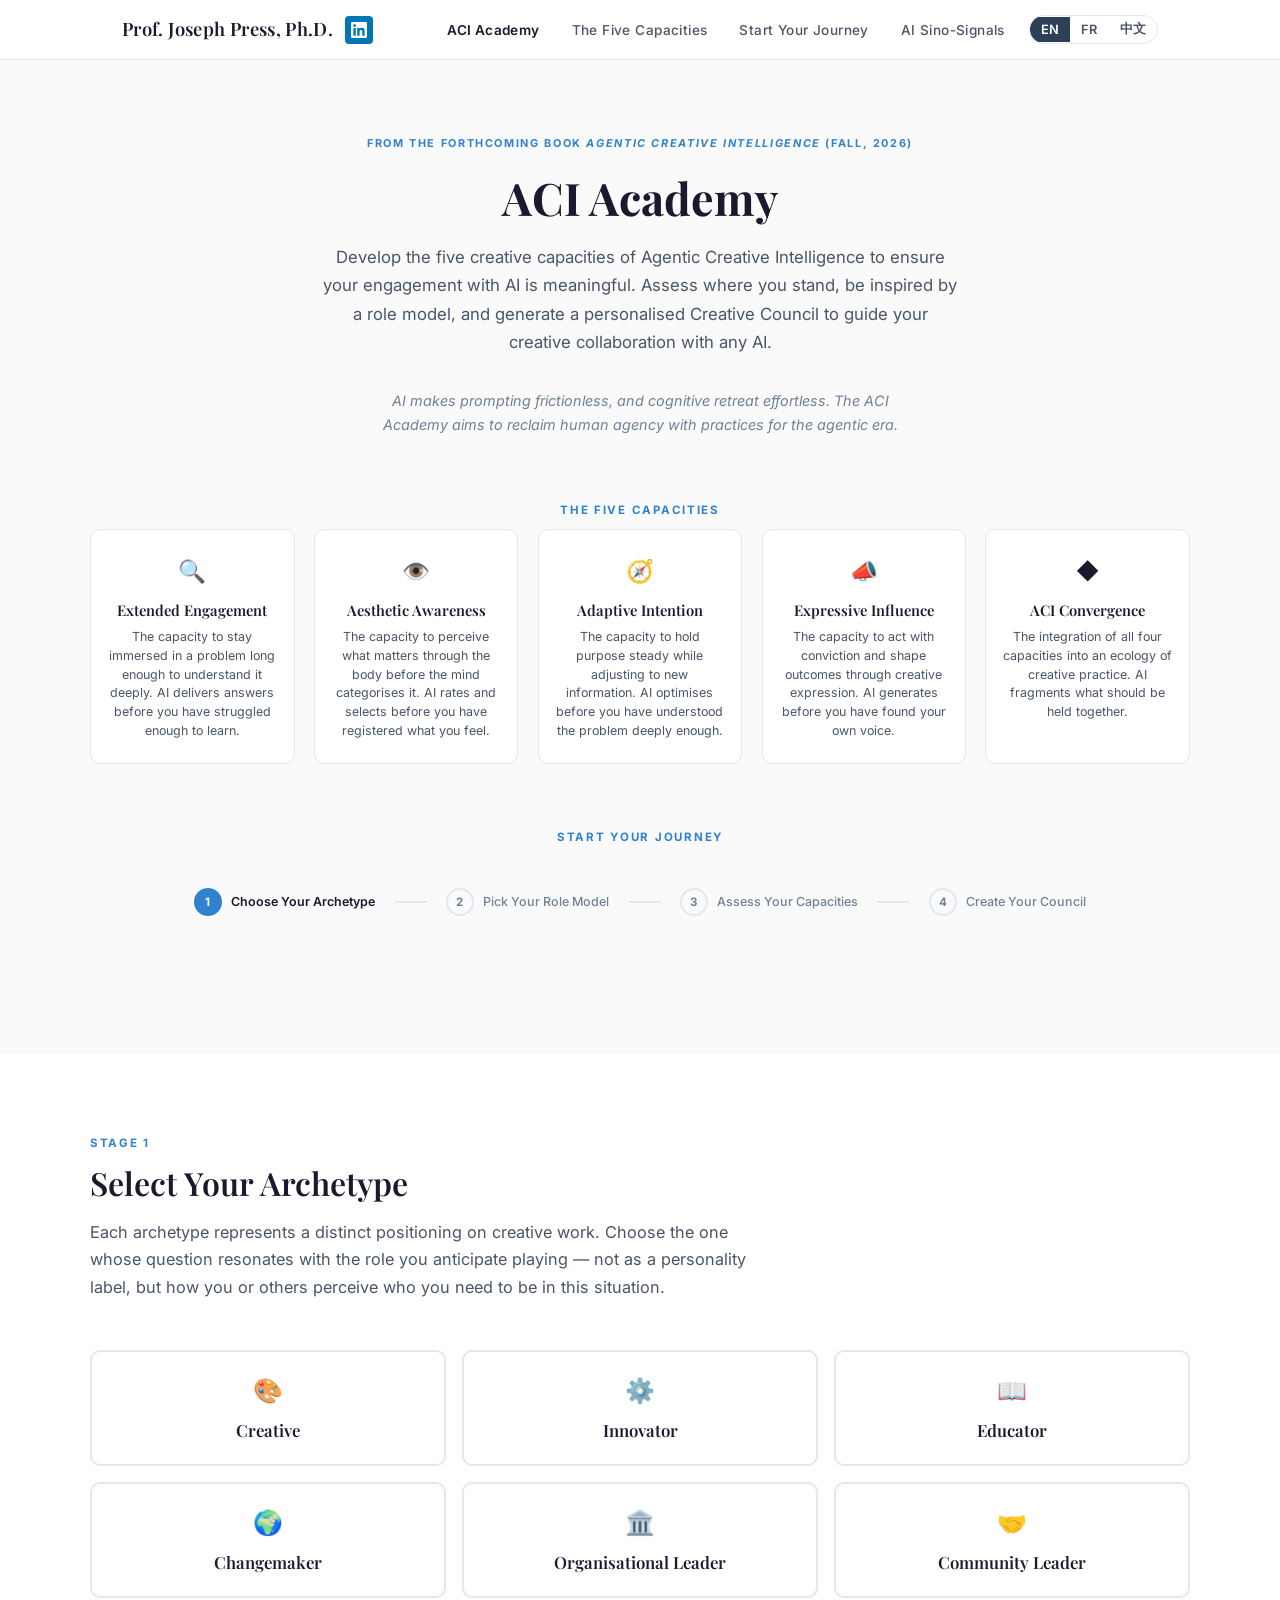
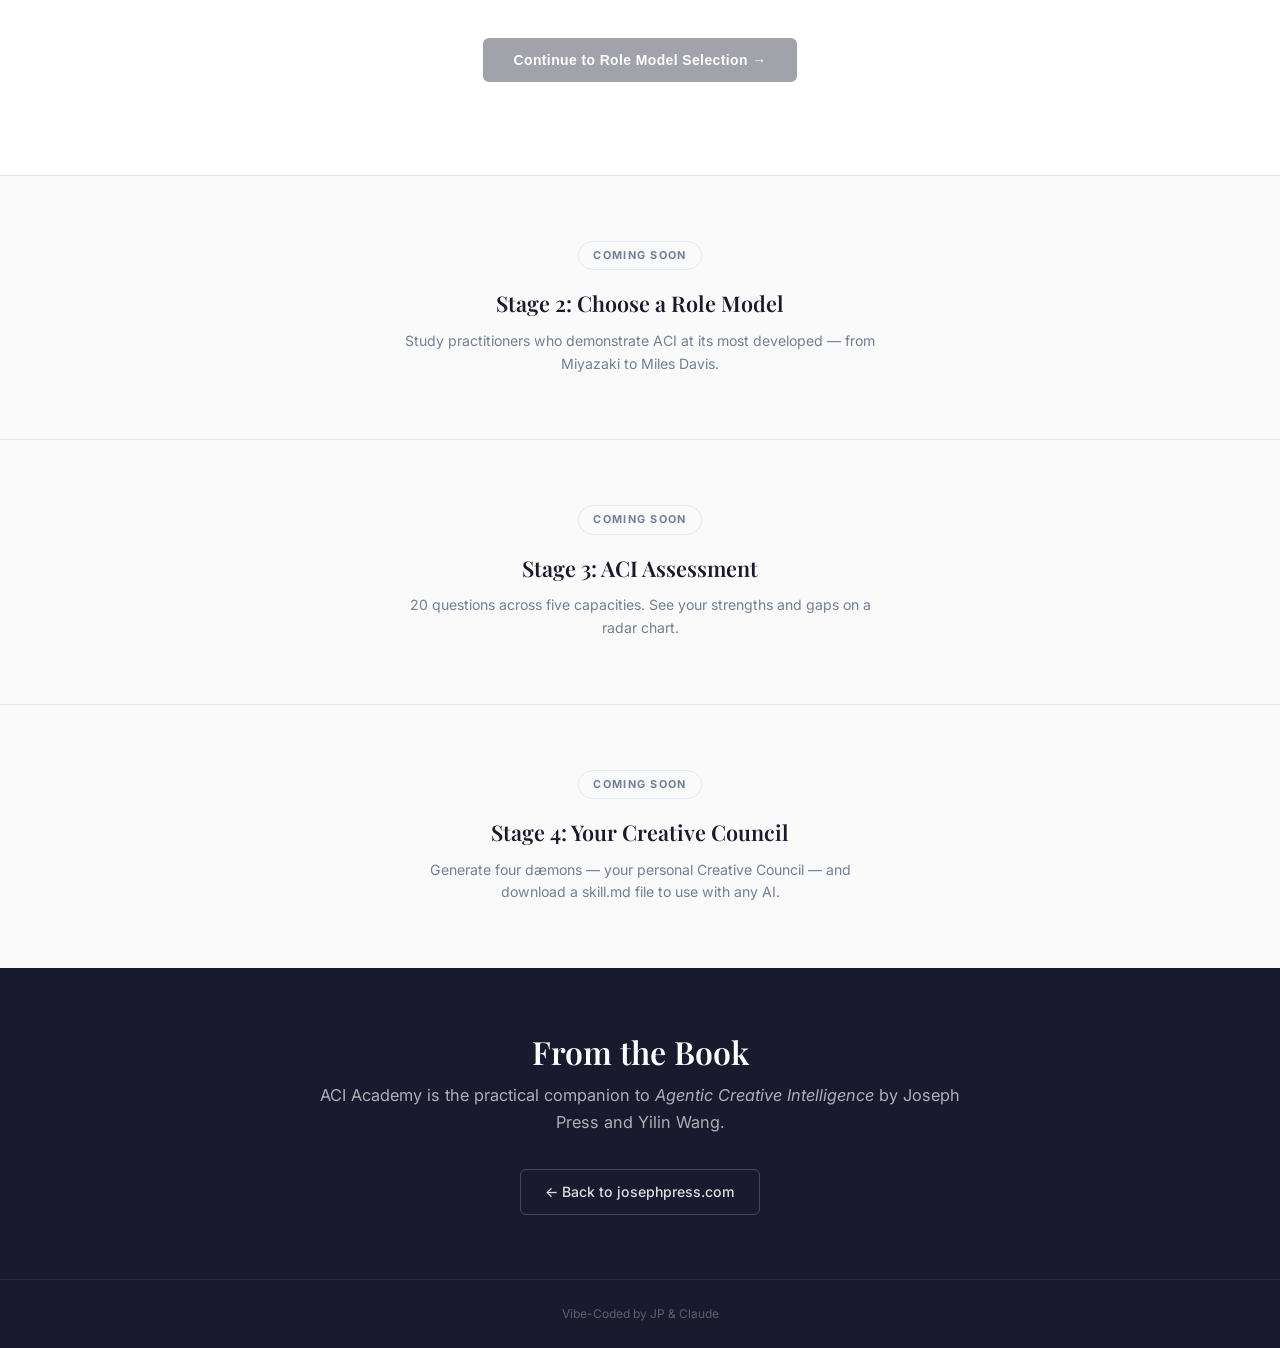
==== aci-academy/index.html @ 32be2438 "update" ====
<!DOCTYPE html>
<html lang="en">
<head>
<meta charset="UTF-8">
<meta name="viewport" content="width=device-width, initial-scale=1.0">
<title>ACI Academy — Develop Your Agentic Creative Intelligence</title>
<meta name="description" content="ACI Academy helps practitioners develop five creative capacities through self-assessment, role model study, and personalised AI skill files.">

<!-- Open Graph -->
<meta property="og:title" content="ACI Academy — Agentic Creative Intelligence">
<meta property="og:description" content="Develop the five capacities AI cannot replicate. Self-assessment, role models, and a personalised Creative Council.">
<meta property="og:url" content="https://www.josephpress.com/aci-academy/">
<meta property="og:type" content="website">
<meta name="twitter:card" content="summary_large_image">

<!-- Favicon -->
<link rel="icon" href="data:image/svg+xml,<svg xmlns='http://www.w3.org/2000/svg' viewBox='0 0 100 100'><text y='.9em' font-size='90'>◆</text></svg>">

<link rel="preconnect" href="https://fonts.googleapis.com">
<link href="https://fonts.googleapis.com/css2?family=Inter:wght@300;400;500;600;700&family=Playfair+Display:wght@400;500;600;700&display=swap" rel="stylesheet">
<style>
  *, *::before, *::after { box-sizing: border-box; margin: 0; padding: 0; }

  :root {
    --navy: #1a1a2e;
    --slate: #2e4057;
    --medium: #4a5568;
    --light: #718096;
    --pale: #e2e8f0;
    --bg: #fafafa;
    --white: #ffffff;
    --accent: #3182ce;
    --warm: #f7f5f2;
  }

  html { scroll-behavior: smooth; font-size: 16px; }

  body {
    font-family: 'Inter', -apple-system, BlinkMacSystemFont, sans-serif;
    color: var(--navy); background: var(--bg);
    line-height: 1.65; -webkit-font-smoothing: antialiased;
  }

  /* NAV */
  nav {
    position: fixed; top: 0; left: 0; right: 0; z-index: 100;
    background: rgba(255,255,255,0.92); backdrop-filter: blur(12px);
    border-bottom: 1px solid var(--pale); transition: box-shadow 0.3s;
  }
  nav.scrolled { box-shadow: 0 1px 8px rgba(0,0,0,0.06); }
  .nav-inner {
    max-width: 1100px; margin: 0 auto; padding: 0.9rem 2rem;
    display: flex; align-items: center; justify-content: space-between;
  }
  .nav-left { display: flex; align-items: center; gap: 0.75rem; }
  .nav-name {
    font-family: 'Playfair Display', serif;
    font-weight: 600; font-size: 1.15rem; color: var(--navy);
    text-decoration: none; letter-spacing: 0.02em;
  }
  .nav-linkedin {
    display: inline-flex; align-items: center; justify-content: center;
    width: 28px; height: 28px; border-radius: 4px;
    background: #0077b5; color: #fff; text-decoration: none;
    transition: background 0.2s;
  }
  .nav-linkedin:hover { background: #005f8d; }
  .nav-linkedin svg { width: 16px; height: 16px; fill: currentColor; }
  .nav-right { display: flex; align-items: center; gap: 1.5rem; }
  .nav-links { display: flex; gap: 2rem; list-style: none; }
  .nav-links a {
    text-decoration: none; color: var(--medium);
    font-size: 0.85rem; font-weight: 500; letter-spacing: 0.03em; transition: color 0.2s;
  }
  .nav-links a:hover { color: var(--navy); }
  .nav-links a.active-page { color: var(--navy); font-weight: 600; }

  /* LANGUAGE TOGGLE */
  .lang-toggle {
    display: flex; align-items: center;
    border: 1px solid var(--pale); border-radius: 20px;
    overflow: hidden; font-size: 0.8rem; font-weight: 600;
    cursor: pointer; user-select: none;
  }
  .lang-btn {
    padding: 0.3rem 0.7rem;
    background: transparent; color: var(--medium);
    border: none; cursor: pointer; font-size: 0.8rem; font-weight: 600;
    transition: all 0.2s; font-family: inherit;
  }
  .lang-btn.active {
    background: var(--slate); color: var(--white);
  }
  .lang-btn:hover:not(.active) { background: #f1f5f9; }

  /* HERO */
  .hero {
    padding: 8rem 2rem 4rem;
    max-width: 1100px; margin: 0 auto;
    text-align: center;
  }
  .hero-badge {
    display: inline-block;
    font-size: 0.68rem; font-weight: 700; letter-spacing: 0.15em;
    text-transform: uppercase; color: var(--accent);
    margin-bottom: 1.2rem;
  }
  .hero h1 {
    font-family: 'Playfair Display', serif;
    font-size: 2.8rem; font-weight: 700; line-height: 1.15;
    color: var(--navy); margin-bottom: 1.2rem;
  }
  .hero .subtitle {
    font-size: 1.05rem; color: var(--medium); line-height: 1.7;
    max-width: 640px; margin: 0 auto 2rem;
  }
  .hero .tagline {
    font-size: 0.9rem; color: var(--light); font-style: italic;
    max-width: 560px; margin: 0 auto;
  }

  /* SECTIONS */
  section { padding: 5rem 2rem; }
  .container { max-width: 1100px; margin: 0 auto; }
  .section-label {
    font-size: 0.72rem; font-weight: 700; letter-spacing: 0.15em;
    text-transform: uppercase; color: var(--accent); margin-bottom: 0.6rem;
  }
  .section-title {
    font-family: 'Playfair Display', serif;
    font-size: 2rem; font-weight: 600; color: var(--navy);
    margin-bottom: 1rem; line-height: 1.25;
  }
  .section-intro {
    font-size: 1.02rem; color: var(--medium); max-width: 680px;
    margin-bottom: 3rem; line-height: 1.7;
  }

  /* FIVE CAPACITIES OVERVIEW */
  .capacities-grid {
    display: grid; grid-template-columns: repeat(5, 1fr); gap: 1.2rem;
    margin-bottom: 2rem;
  }
  .capacity-tile {
    border: 1px solid var(--pale); border-radius: 10px;
    padding: 1.4rem 1rem; text-align: center; background: var(--white);
    transition: border-color 0.2s, box-shadow 0.2s;
  }
  .capacity-tile:hover { border-color: #b0c4de; box-shadow: 0 4px 16px rgba(0,0,0,0.04); }
  .capacity-tile .tile-icon {
    font-size: 1.4rem; margin-bottom: 0.5rem;
  }
  .capacity-tile .tile-name {
    font-family: 'Playfair Display', serif;
    font-size: 0.92rem; font-weight: 600; color: var(--navy); margin-bottom: 0.4rem;
  }
  .capacity-tile .tile-desc {
    font-size: 0.78rem; color: var(--medium); line-height: 1.5;
  }

  /* ARCHETYPE CARDS */
  .archetype-grid {
    display: grid; grid-template-columns: repeat(3, 1fr); gap: 1rem;
    margin-bottom: 2rem;
  }
  .archetype-card {
    border: 2px solid var(--pale); border-radius: 10px;
    padding: 1.2rem 1rem; cursor: pointer; text-align: center;
    transition: border-color 0.25s, box-shadow 0.25s, transform 0.2s;
    background: var(--white); position: relative;
  }
  .archetype-card:hover {
    border-color: var(--accent); box-shadow: 0 4px 16px rgba(49,130,206,0.1);
    transform: translateY(-2px);
  }
  .archetype-card.selected {
    border-color: var(--accent); box-shadow: 0 4px 16px rgba(49,130,206,0.15);
  }
  .archetype-card.selected::after {
    content: '✓'; position: absolute; top: 0.6rem; right: 0.6rem;
    width: 22px; height: 22px; border-radius: 50%;
    background: var(--accent); color: var(--white);
    display: flex; align-items: center; justify-content: center;
    font-size: 0.7rem; font-weight: 700;
  }
  .archetype-icon {
    font-size: 1.5rem; margin-bottom: 0.4rem;
  }
  .archetype-name {
    font-family: 'Playfair Display', serif;
    font-size: 1.05rem; font-weight: 600; color: var(--navy);
  }

  /* PROCEED BUTTON */
  .proceed-area {
    text-align: center; margin-top: 2.5rem;
  }
  .btn {
    display: inline-block; padding: 0.75rem 1.8rem;
    font-size: 0.87rem; font-weight: 600; letter-spacing: 0.03em;
    border-radius: 6px; text-decoration: none; transition: all 0.2s;
    cursor: pointer; border: 2px solid transparent;
  }
  .btn-primary { background: var(--navy); color: var(--white); border-color: var(--navy); }
  .btn-primary:hover { background: var(--slate); border-color: var(--slate); }
  .btn-primary:disabled { opacity: 0.4; cursor: not-allowed; }
  .btn-outline { background: transparent; color: var(--slate); border-color: var(--pale); }
  .btn-outline:hover { border-color: var(--slate); }

  /* JOURNEY MAP */
  .journey-steps {
    display: flex; justify-content: center; gap: 0rem; flex-wrap: wrap;
    margin: 2rem 0 3rem;
  }
  .journey-step {
    display: flex; align-items: center; gap: 0.6rem;
    padding: 0.6rem 1.2rem;
  }
  .journey-step .step-num {
    width: 28px; height: 28px; border-radius: 50%;
    border: 2px solid var(--pale); color: var(--light);
    display: flex; align-items: center; justify-content: center;
    font-size: 0.72rem; font-weight: 700; flex-shrink: 0;
  }
  .journey-step.active .step-num {
    border-color: var(--accent); color: var(--white);
    background: var(--accent);
  }
  .journey-step.completed .step-num {
    border-color: var(--accent); color: var(--white);
    background: var(--accent);
  }
  .journey-step .step-label {
    font-size: 0.78rem; font-weight: 500; color: var(--light);
  }
  .journey-step.active .step-label { color: var(--navy); font-weight: 600; }
  .journey-step.completed .step-label { color: var(--accent); }
  .journey-connector {
    width: 32px; height: 2px; background: var(--pale);
    align-self: center;
  }

  /* COMING SOON SECTIONS */
  .coming-soon-section {
    text-align: center; padding: 4rem 2rem;
    border-top: 1px solid var(--pale);
  }
  .coming-soon-badge {
    display: inline-block;
    font-size: 0.68rem; font-weight: 700; letter-spacing: 0.12em;
    text-transform: uppercase; color: var(--light);
    padding: 0.3rem 0.9rem; border: 1px solid var(--pale);
    border-radius: 16px; margin-bottom: 1rem;
  }
  .coming-soon-title {
    font-family: 'Playfair Display', serif;
    font-size: 1.35rem; font-weight: 600; color: var(--navy);
    margin-bottom: 0.5rem;
  }
  .coming-soon-desc {
    font-size: 0.88rem; color: var(--light); max-width: 480px; margin: 0 auto;
    line-height: 1.6;
  }

  /* CONTACT / CTA */
  .cta-section {
    background: var(--navy); color: var(--white); text-align: center;
    padding: 4rem 2rem;
  }
  .cta-section .section-title { color: var(--white); margin-bottom: 0.6rem; }
  .cta-section .section-intro {
    color: rgba(255,255,255,0.65); margin: 0 auto 2rem;
  }
  .cta-btn {
    display: inline-flex; align-items: center; gap: 0.5rem;
    color: rgba(255,255,255,0.85); text-decoration: none;
    font-size: 0.88rem; font-weight: 500;
    padding: 0.65rem 1.5rem; border: 1px solid rgba(255,255,255,0.2);
    border-radius: 6px; transition: all 0.2s;
  }
  .cta-btn:hover {
    color: var(--white); border-color: rgba(255,255,255,0.5);
    background: rgba(255,255,255,0.06);
  }

  footer {
    text-align: center; padding: 1.5rem;
    font-size: 0.75rem; color: rgba(255,255,255,0.3);
    background: var(--navy); border-top: 1px solid rgba(255,255,255,0.06);
  }

  /* RESPONSIVE */
  @media (max-width: 768px) {
    .hero { padding-top: 7rem; }
    .hero h1 { font-size: 2.1rem; }
    .archetype-grid { grid-template-columns: repeat(2, 1fr); }
    .capacities-grid { grid-template-columns: repeat(2, 1fr); }
    .nav-links { display: none; }
    .journey-steps { gap: 0; }
    .journey-connector { width: 16px; }
  }
  .hamburger { display: none; background: none; border: none; cursor: pointer; padding: 0.5rem; }
  .hamburger span { display: block; width: 22px; height: 2px; background: var(--navy); margin: 5px 0; transition: 0.3s; }
  @media (max-width: 768px) {
    .hamburger { display: block; }
    .nav-links.open {
      display: flex; flex-direction: column;
      position: absolute; top: 100%; left: 0; right: 0;
      background: var(--white); padding: 1.5rem 2rem;
      border-bottom: 1px solid var(--pale); gap: 1rem;
    }
  }

  /* TRILINGUAL — EN default, FR/ZH hidden */
  [data-lang="zh"], [data-lang="fr"] { display: none; }
  div[data-lang="zh"], p[data-lang="zh"], span[data-lang="zh"], h1[data-lang="zh"], h2[data-lang="zh"], h3[data-lang="zh"] { display: none; }
  div[data-lang="fr"], p[data-lang="fr"], span[data-lang="fr"], h1[data-lang="fr"], h2[data-lang="fr"], h3[data-lang="fr"] { display: none; }
  body.zh [data-lang="zh"] { display: initial; }
  body.zh [data-lang="en"] { display: none; }
  body.zh [data-lang="fr"] { display: none; }
  body.zh div[data-lang="zh"], body.zh p[data-lang="zh"], body.zh span[data-lang="zh"], body.zh h1[data-lang="zh"], body.zh h2[data-lang="zh"], body.zh h3[data-lang="zh"] { display: block; }
  body.zh div[data-lang="en"], body.zh p[data-lang="en"], body.zh span[data-lang="en"], body.zh h1[data-lang="en"], body.zh h2[data-lang="en"], body.zh h3[data-lang="en"] { display: none; }
  body.zh div[data-lang="fr"], body.zh p[data-lang="fr"], body.zh span[data-lang="fr"], body.zh h1[data-lang="fr"], body.zh h2[data-lang="fr"], body.zh h3[data-lang="fr"] { display: none; }
  body.fr [data-lang="fr"] { display: initial; }
  body.fr [data-lang="en"] { display: none; }
  body.fr [data-lang="zh"] { display: none; }
  body.fr div[data-lang="fr"], body.fr p[data-lang="fr"], body.fr span[data-lang="fr"], body.fr h1[data-lang="fr"], body.fr h2[data-lang="fr"], body.fr h3[data-lang="fr"] { display: block; }
  body.fr div[data-lang="en"], body.fr p[data-lang="en"], body.fr span[data-lang="en"], body.fr h1[data-lang="en"], body.fr h2[data-lang="en"], body.fr h3[data-lang="en"] { display: none; }
  body.fr div[data-lang="zh"], body.fr p[data-lang="zh"], body.fr span[data-lang="zh"], body.fr h1[data-lang="zh"], body.fr h2[data-lang="zh"], body.fr h3[data-lang="zh"] { display: none; }
  span[data-lang="zh"], span[data-lang="fr"] { display: none; }
  body.zh span[data-lang="zh"] { display: inline; }
  body.zh span[data-lang="en"] { display: none; }
  body.zh span[data-lang="fr"] { display: none; }
  body.fr span[data-lang="fr"] { display: inline; }
  body.fr span[data-lang="en"] { display: none; }
  body.fr span[data-lang="zh"] { display: none; }
</style>
</head>
<body>

<!-- NAV -->
<nav id="nav">
  <div class="nav-inner">
    <div class="nav-left">
      <a href="../" class="nav-name">Prof. Joseph Press, Ph.D.</a>
      <a href="https://www.linkedin.com/in/josephpress/" class="nav-linkedin" target="_blank" rel="noopener" aria-label="LinkedIn">
        <svg viewBox="0 0 24 24"><path d="M20.447 20.452h-3.554v-5.569c0-1.328-.027-3.037-1.852-3.037-1.853 0-2.136 1.445-2.136 2.939v5.667H9.351V9h3.414v1.561h.046c.477-.9 1.637-1.85 3.37-1.85 3.601 0 4.267 2.37 4.267 5.455v6.286zM5.337 7.433a2.062 2.062 0 01-2.063-2.065 2.064 2.064 0 112.063 2.065zm1.782 13.019H3.555V9h3.564v11.452zM22.225 0H1.771C.792 0 0 .774 0 1.729v20.542C0 23.227.792 24 1.771 24h20.451C23.2 24 24 23.227 24 22.271V1.729C24 .774 23.2 0 22.222 0h.003z"/></svg>
      </a>
    </div>
    <div class="nav-right">
      <ul class="nav-links" id="navLinks">
        <li><a href="./" class="active-page"><span data-lang="en">ACI Academy</span><span data-lang="fr">Acad&eacute;mie ACI</span><span data-lang="zh">ACI 学院</span></a></li>
        <li><a href="#capacities"><span data-lang="en">The Five Capacities</span><span data-lang="fr">Les cinq capacit&eacute;s</span><span data-lang="zh">五种能力</span></a></li>
        <li><a href="#journey"><span data-lang="en">Start Your Journey</span><span data-lang="fr">Commencez votre parcours</span><span data-lang="zh">开始旅程</span></a></li>
        <li><a href="/sino-signals/"><span data-lang="en">AI Sino-Signals</span><span data-lang="fr">AI Sino-Signals</span><span data-lang="zh">AI 中国信号</span></a></li>
      </ul>
      <div class="lang-toggle" id="langToggle">
        <button class="lang-btn active" data-lang-btn="en" onclick="setLang('en')">EN</button>
        <button class="lang-btn" data-lang-btn="fr" onclick="setLang('fr')">FR</button>
        <button class="lang-btn" data-lang-btn="zh" onclick="setLang('zh')">中文</button>
      </div>
      <button class="hamburger" onclick="document.getElementById('navLinks').classList.toggle('open')" aria-label="Menu">
        <span></span><span></span><span></span>
      </button>
    </div>
  </div>
</nav>

<!-- HERO -->
<header class="hero">
  <div class="hero-badge">
    <span data-lang="en">From the forthcoming book <em>Agentic Creative Intelligence</em> (Fall, 2026)</span>
    <span data-lang="fr">Issu du livre &agrave; para&icirc;tre <em>Agentic Creative Intelligence</em> (automne 2026)</span>
    <span data-lang="zh">源自即将出版的著作《能动创造智能》（2026年秋）</span>
  </div>
  <h1 data-lang="en">ACI Academy</h1>
  <h1 data-lang="fr">Acad&eacute;mie ACI</h1>
  <h1 data-lang="zh">ACI 学院</h1>
  <p class="subtitle" data-lang="en">Develop the five creative capacities of Agentic Creative Intelligence to ensure your engagement with AI is meaningful. Assess where you stand, be inspired by a role model, and generate a personalised Creative Council to guide your creative collaboration with any AI.</p>
  <p class="subtitle" data-lang="fr">D&eacute;veloppez les cinq capacit&eacute;s cr&eacute;atives de l'Intelligence Cr&eacute;ative Agentique pour garantir que votre engagement avec l'IA soit significatif. &Eacute;valuez votre niveau, inspirez-vous d'un mod&egrave;le, et g&eacute;n&eacute;rez un Conseil Cr&eacute;atif personnalis&eacute; pour guider votre collaboration cr&eacute;ative avec toute IA.</p>
  <p class="subtitle" data-lang="zh">培养能动创造智能的五种创造力，确保您与AI的互动富有意义。评估现状，从榜样中获得启发，生成个人创意理事会来指导您与任何AI的创造性协作。</p>
  <p class="tagline" data-lang="en">AI makes prompting frictionless, and cognitive retreat effortless. The ACI Academy aims to reclaim human agency with practices for the agentic era.</p>
  <p class="tagline" data-lang="fr">L'IA rend le prompting sans friction et le retrait cognitif sans effort. L'Acad&eacute;mie ACI vise &agrave; reconqu&eacute;rir l'agentivit&eacute; humaine avec des pratiques pour l'&egrave;re agentique.</p>
  <p class="tagline" data-lang="zh">AI 让提示变得无摩擦，让认知退缩变得毫不费力。ACI 学院旨在通过智能体时代的实践重塑人类能动性。</p>
</header>

<!-- THE FIVE CAPACITIES -->
<section id="capacities" style="padding-top: 0; padding-bottom: 2rem;">
  <div class="container" style="text-align: center;">
    <div class="section-label">
      <span data-lang="en">The Five Capacities</span>
      <span data-lang="fr">Les cinq capacit&eacute;s</span>
      <span data-lang="zh">五种能力</span>
    </div>
    <div class="capacities-grid" data-lang="en">
      <div class="capacity-tile">
        <div class="tile-icon">🔍</div>
        <div class="tile-name">Extended Engagement</div>
        <div class="tile-desc">The capacity to stay immersed in a problem long enough to understand it deeply. AI delivers answers before you have struggled enough to learn.</div>
      </div>
      <div class="capacity-tile">
        <div class="tile-icon">👁️</div>
        <div class="tile-name">Aesthetic Awareness</div>
        <div class="tile-desc">The capacity to perceive what matters through the body before the mind categorises it. AI rates and selects before you have registered what you feel.</div>
      </div>
      <div class="capacity-tile">
        <div class="tile-icon">🧭</div>
        <div class="tile-name">Adaptive Intention</div>
        <div class="tile-desc">The capacity to hold purpose steady while adjusting to new information. AI optimises before you have understood the problem deeply enough.</div>
      </div>
      <div class="capacity-tile">
        <div class="tile-icon">📣</div>
        <div class="tile-name">Expressive Influence</div>
        <div class="tile-desc">The capacity to act with conviction and shape outcomes through creative expression. AI generates before you have found your own voice.</div>
      </div>
      <div class="capacity-tile">
        <div class="tile-icon">◆</div>
        <div class="tile-name">ACI Convergence</div>
        <div class="tile-desc">The integration of all four capacities into an ecology of creative practice. AI fragments what should be held together.</div>
      </div>
    </div>
    <div class="capacities-grid" data-lang="fr">
      <div class="capacity-tile">
        <div class="tile-icon">🔍</div>
        <div class="tile-name">Engagement &Eacute;tendu</div>
        <div class="tile-desc">La capacit&eacute; de rester immerg&eacute; dans un probl&egrave;me assez longtemps pour le comprendre en profondeur. L'IA fournit des r&eacute;ponses avant que vous n'ayez suffisamment lutt&eacute; pour apprendre.</div>
      </div>
      <div class="capacity-tile">
        <div class="tile-icon">👁️</div>
        <div class="tile-name">Conscience Esth&eacute;tique</div>
        <div class="tile-desc">La capacit&eacute; de percevoir ce qui compte &agrave; travers le corps avant que l'esprit ne cat&eacute;gorise. L'IA s&eacute;lectionne avant que vous n'ayez ressenti.</div>
      </div>
      <div class="capacity-tile">
        <div class="tile-icon">🧭</div>
        <div class="tile-name">Intention Adaptative</div>
        <div class="tile-desc">La capacit&eacute; de maintenir un objectif stable tout en s'adaptant aux nouvelles informations. L'IA optimise avant que vous n'ayez compris le probl&egrave;me.</div>
      </div>
      <div class="capacity-tile">
        <div class="tile-icon">📣</div>
        <div class="tile-name">Influence Expressive</div>
        <div class="tile-desc">La capacit&eacute; d'agir avec conviction et de fa&ccedil;onner les r&eacute;sultats par l'expression cr&eacute;ative. L'IA g&eacute;n&egrave;re avant que vous n'ayez trouv&eacute; votre voix.</div>
      </div>
      <div class="capacity-tile">
        <div class="tile-icon">◆</div>
        <div class="tile-name">Convergence ACI</div>
        <div class="tile-desc">L'int&eacute;gration des quatre capacit&eacute;s en une &eacute;cologie de pratique cr&eacute;ative. L'IA fragmente ce qui devrait rester uni.</div>
      </div>
    </div>
    <div class="capacities-grid" data-lang="zh">
      <div class="capacity-tile">
        <div class="tile-icon">🔍</div>
        <div class="tile-name">延展参与</div>
        <div class="tile-desc">在问题中保持足够深入沉浸的能力。AI在你充分探索之前就给出了答案。</div>
      </div>
      <div class="capacity-tile">
        <div class="tile-icon">👁️</div>
        <div class="tile-name">审美意识</div>
        <div class="tile-desc">在思维分类之前通过身体感知重要事物的能力。AI在你感受之前就已经筛选和评判。</div>
      </div>
      <div class="capacity-tile">
        <div class="tile-icon">🧭</div>
        <div class="tile-name">适应性意图</div>
        <div class="tile-desc">在适应新信息的同时保持目标稳定的能力。AI在你深入理解问题之前就已优化。</div>
      </div>
      <div class="capacity-tile">
        <div class="tile-icon">📣</div>
        <div class="tile-name">表达影响力</div>
        <div class="tile-desc">以信念行动并通过创造性表达塑造结果的能力。AI在你找到自己声音之前就已生成。</div>
      </div>
      <div class="capacity-tile">
        <div class="tile-icon">◆</div>
        <div class="tile-name">ACI 融合</div>
        <div class="tile-desc">将四种能力整合为创造性实践生态的能力。AI将本应统一的东西碎片化。</div>
      </div>
    </div>
  </div>
</section>

<!-- START YOUR JOURNEY -->
<section id="journey" style="padding-top: 0;">
  <div class="container" style="text-align: center;">
    <div class="section-label">
      <span data-lang="en">Start Your Journey</span>
      <span data-lang="fr">Commencez votre parcours</span>
      <span data-lang="zh">开始旅程</span>
    </div>
    <div class="journey-steps">
      <div class="journey-step active">
        <div class="step-num">1</div>
        <div class="step-label"><span data-lang="en">Choose Your Archetype</span><span data-lang="fr">Choisissez votre arch&eacute;type</span><span data-lang="zh">选择原型</span></div>
      </div>
      <div class="journey-connector"></div>
      <div class="journey-step">
        <div class="step-num">2</div>
        <div class="step-label"><span data-lang="en">Pick Your Role Model</span><span data-lang="fr">Choisissez votre mod&egrave;le</span><span data-lang="zh">选择榜样</span></div>
      </div>
      <div class="journey-connector"></div>
      <div class="journey-step">
        <div class="step-num">3</div>
        <div class="step-label"><span data-lang="en">Assess Your Capacities</span><span data-lang="fr">&Eacute;valuez vos capacit&eacute;s</span><span data-lang="zh">评估能力</span></div>
      </div>
      <div class="journey-connector"></div>
      <div class="journey-step">
        <div class="step-num">4</div>
        <div class="step-label"><span data-lang="en">Create Your Council</span><span data-lang="fr">Cr&eacute;ez votre Conseil</span><span data-lang="zh">创建理事会</span></div>
      </div>
    </div>
  </div>
</section>

<!-- STAGE 1: SELECT YOUR ARCHETYPE -->
<section id="archetype" style="background: var(--white);">
  <div class="container">
    <div class="section-label">
      <span data-lang="en">Stage 1</span>
      <span data-lang="fr">&Eacute;tape 1</span>
      <span data-lang="zh">第一阶段</span>
    </div>
    <h2 class="section-title">
      <span data-lang="en">Select Your Archetype</span>
      <span data-lang="fr">Choisissez votre arch&eacute;type</span>
      <span data-lang="zh">选择您的原型</span>
    </h2>
    <p class="section-intro">
      <span data-lang="en">Each archetype represents a distinct positioning on creative work. Choose the one whose question resonates with the role you anticipate playing — not as a personality label, but how you or others perceive who you need to be in this situation.</span>
      <span data-lang="fr">Chaque arch&eacute;type repr&eacute;sente un positionnement distinct sur le travail cr&eacute;atif. Choisissez celui dont la question correspond au r&ocirc;le que vous anticipez — non pas comme une &eacute;tiquette de personnalit&eacute;, mais comme la fa&ccedil;on dont vous ou les autres percevez qui vous devez &ecirc;tre dans cette situation.</span>
      <span data-lang="zh">每个原型代表对创造性工作的独特定位。选择与您预期扮演的角色最相符的问题——不是作为性格标签，而是您或他人认为您在这种情境中需要成为的角色。</span>
    </p>

    <!-- 6 ARCHETYPES (3x2 grid) -->
    <div class="archetype-grid" data-lang="en">
      <div class="archetype-card" onclick="selectArchetype(this, 'creative')">
        <div class="archetype-icon">🎨</div>
        <div class="archetype-name">Creative</div>
      </div>
      <div class="archetype-card" onclick="selectArchetype(this, 'innovator')">
        <div class="archetype-icon">⚙️</div>
        <div class="archetype-name">Innovator</div>
      </div>
      <div class="archetype-card" onclick="selectArchetype(this, 'educator')">
        <div class="archetype-icon">📖</div>
        <div class="archetype-name">Educator</div>
      </div>
      <div class="archetype-card" onclick="selectArchetype(this, 'changemaker')">
        <div class="archetype-icon">🌍</div>
        <div class="archetype-name">Changemaker</div>
      </div>
      <div class="archetype-card" onclick="selectArchetype(this, 'leader-org')">
        <div class="archetype-icon">🏛️</div>
        <div class="archetype-name">Organisational Leader</div>
      </div>
      <div class="archetype-card" onclick="selectArchetype(this, 'leader-community')">
        <div class="archetype-icon">🤝</div>
        <div class="archetype-name">Community Leader</div>
      </div>
    </div>

    <div class="archetype-grid" data-lang="fr">
      <div class="archetype-card" onclick="selectArchetype(this, 'creative')">
        <div class="archetype-icon">🎨</div>
        <div class="archetype-name">Cr&eacute;atif</div>
      </div>
      <div class="archetype-card" onclick="selectArchetype(this, 'innovator')">
        <div class="archetype-icon">⚙️</div>
        <div class="archetype-name">Innovateur</div>
      </div>
      <div class="archetype-card" onclick="selectArchetype(this, 'educator')">
        <div class="archetype-icon">📖</div>
        <div class="archetype-name">&Eacute;ducateur</div>
      </div>
      <div class="archetype-card" onclick="selectArchetype(this, 'changemaker')">
        <div class="archetype-icon">🌍</div>
        <div class="archetype-name">Acteur du changement</div>
      </div>
      <div class="archetype-card" onclick="selectArchetype(this, 'leader-org')">
        <div class="archetype-icon">🏛️</div>
        <div class="archetype-name">Leader Organisationnel</div>
      </div>
      <div class="archetype-card" onclick="selectArchetype(this, 'leader-community')">
        <div class="archetype-icon">🤝</div>
        <div class="archetype-name">Leader Communautaire</div>
      </div>
    </div>

    <div class="archetype-grid" data-lang="zh">
      <div class="archetype-card" onclick="selectArchetype(this, 'creative')">
        <div class="archetype-icon">🎨</div>
        <div class="archetype-name">创作者</div>
      </div>
      <div class="archetype-card" onclick="selectArchetype(this, 'innovator')">
        <div class="archetype-icon">⚙️</div>
        <div class="archetype-name">创新者</div>
      </div>
      <div class="archetype-card" onclick="selectArchetype(this, 'educator')">
        <div class="archetype-icon">📖</div>
        <div class="archetype-name">教育者</div>
      </div>
      <div class="archetype-card" onclick="selectArchetype(this, 'changemaker')">
        <div class="archetype-icon">🌍</div>
        <div class="archetype-name">变革者</div>
      </div>
      <div class="archetype-card" onclick="selectArchetype(this, 'leader-org')">
        <div class="archetype-icon">🏛️</div>
        <div class="archetype-name">组织领导者</div>
      </div>
      <div class="archetype-card" onclick="selectArchetype(this, 'leader-community')">
        <div class="archetype-icon">🤝</div>
        <div class="archetype-name">社区领导者</div>
      </div>
    </div>

    <!-- PROCEED -->
    <div class="proceed-area" id="proceedArea">
      <button class="btn btn-primary" id="proceedBtn" disabled onclick="proceedToStage2()">
        <span data-lang="en">Continue to Role Model Selection →</span>
        <span data-lang="fr">Continuer vers le choix du mod&egrave;le →</span>
        <span data-lang="zh">继续选择榜样 →</span>
      </button>
      <p id="selectionLabel" style="font-size: 0.82rem; color: var(--light); margin-top: 0.8rem;"></p>
    </div>
  </div>
</section>

<!-- STAGE 2 PLACEHOLDER -->
<div class="coming-soon-section">
  <div class="coming-soon-badge">
    <span data-lang="en">Coming Soon</span>
    <span data-lang="fr">Bient&ocirc;t</span>
    <span data-lang="zh">即将推出</span>
  </div>
  <div class="coming-soon-title">
    <span data-lang="en">Stage 2: Choose a Role Model</span>
    <span data-lang="fr">&Eacute;tape 2 : Choisissez un mod&egrave;le</span>
    <span data-lang="zh">第二阶段：选择榜样</span>
  </div>
  <div class="coming-soon-desc">
    <span data-lang="en">Study practitioners who demonstrate ACI at its most developed — from Miyazaki to Miles Davis.</span>
    <span data-lang="fr">&Eacute;tudiez des praticiens qui d&eacute;montrent l'ACI &agrave; son plus haut niveau.</span>
    <span data-lang="zh">研究展现最成熟ACI的实践者——从宫崎骏到迈尔斯·戴维斯。</span>
  </div>
</div>

<!-- STAGE 3 PLACEHOLDER -->
<div class="coming-soon-section">
  <div class="coming-soon-badge">
    <span data-lang="en">Coming Soon</span>
    <span data-lang="fr">Bient&ocirc;t</span>
    <span data-lang="zh">即将推出</span>
  </div>
  <div class="coming-soon-title">
    <span data-lang="en">Stage 3: ACI Assessment</span>
    <span data-lang="fr">&Eacute;tape 3 : &Eacute;valuation ACI</span>
    <span data-lang="zh">第三阶段：ACI 评估</span>
  </div>
  <div class="coming-soon-desc">
    <span data-lang="en">20 questions across five capacities. See your strengths and gaps on a radar chart.</span>
    <span data-lang="fr">20 questions &agrave; travers cinq capacit&eacute;s. Visualisez vos forces et lacunes.</span>
    <span data-lang="zh">五种能力的20个问题。通过雷达图查看您的优势与差距。</span>
  </div>
</div>

<!-- STAGE 4 PLACEHOLDER -->
<div class="coming-soon-section">
  <div class="coming-soon-badge">
    <span data-lang="en">Coming Soon</span>
    <span data-lang="fr">Bient&ocirc;t</span>
    <span data-lang="zh">即将推出</span>
  </div>
  <div class="coming-soon-title">
    <span data-lang="en">Stage 4: Your Creative Council</span>
    <span data-lang="fr">&Eacute;tape 4 : Votre Conseil Cr&eacute;atif</span>
    <span data-lang="zh">第四阶段：您的创意理事会</span>
  </div>
  <div class="coming-soon-desc">
    <span data-lang="en">Generate four d&aelig;mons — your personal Creative Council — and download a skill.md file to use with any AI.</span>
    <span data-lang="fr">G&eacute;n&eacute;rez quatre d&aelig;mons — votre Conseil Cr&eacute;atif personnel — et t&eacute;l&eacute;chargez un fichier skill.md.</span>
    <span data-lang="zh">生成四个守护灵——您的个人创意理事会——并下载可用于任何AI的skill.md文件。</span>
  </div>
</div>

<!-- CTA -->
<section class="cta-section">
  <h2 class="section-title">
    <span data-lang="en">From the Book</span>
    <span data-lang="fr">Issu du livre</span>
    <span data-lang="zh">源自著作</span>
  </h2>
  <p class="section-intro">
    <span data-lang="en">ACI Academy is the practical companion to <em>Agentic Creative Intelligence</em> by Joseph Press and Yilin Wang.</span>
    <span data-lang="fr">L'Acad&eacute;mie ACI est le compagnon pratique de <em>Agentic Creative Intelligence</em> par Joseph Press et Yilin Wang.</span>
    <span data-lang="zh">ACI 学院是 Joseph Press 与王艺霖所著《能动创造智能》的实践指南。</span>
  </p>
  <a href="../" class="cta-btn">
    <span data-lang="en">← Back to josephpress.com</span>
    <span data-lang="fr">← Retour &agrave; josephpress.com</span>
    <span data-lang="zh">← 返回 josephpress.com</span>
  </a>
</section>

<footer>
  <span data-lang="en">Vibe-Coded by JP &amp; Claude</span>
  <span data-lang="fr">Vibe-Cod&eacute; par JP &amp; Claude</span>
  <span data-lang="zh">由 JP 与 Claude 氛围编码</span>
</footer>

<script>
  let selectedArchetype = null;

  function selectArchetype(card, archetype) {
    // Clear all selections across all language versions
    document.querySelectorAll('.archetype-card').forEach(c => c.classList.remove('selected'));
    // Select all cards with same archetype across languages
    document.querySelectorAll(`[onclick*="'${archetype}'"]`).forEach(c => c.classList.add('selected'));
    selectedArchetype = archetype;
    document.getElementById('proceedBtn').disabled = false;

    const names = {
      'creative': 'Creative', 'innovator': 'Innovator', 'educator': 'Educator',
      'changemaker': 'Changemaker', 'leader-org': 'Organisational Leader',
      'leader-community': 'Community Leader'
    };
    document.getElementById('selectionLabel').textContent = 'Selected: ' + (names[archetype] || archetype);
  }

  function proceedToStage2() {
    if (!selectedArchetype) return;
    // Stage 2 not yet built — scroll to placeholder
    document.querySelector('.coming-soon-section').scrollIntoView({ behavior: 'smooth' });
  }

  // Language toggle
  function setLang(lang) {
    document.body.className = (lang === 'en') ? '' : lang;
    document.querySelectorAll('[data-lang-btn]').forEach(btn => {
      btn.classList.toggle('active', btn.getAttribute('data-lang-btn') === lang);
    });
    document.documentElement.lang = lang === 'zh' ? 'zh-CN' : lang === 'fr' ? 'fr' : 'en';
  }

  // Nav scroll shadow
  window.addEventListener('scroll', () => {
    document.getElementById('nav').classList.toggle('scrolled', window.scrollY > 20);
  });

  // Mobile nav close on link click
  document.querySelectorAll('.nav-links a').forEach(a => {
    a.addEventListener('click', () => document.getElementById('navLinks').classList.remove('open'));
  });
</script>
</body>
</html>
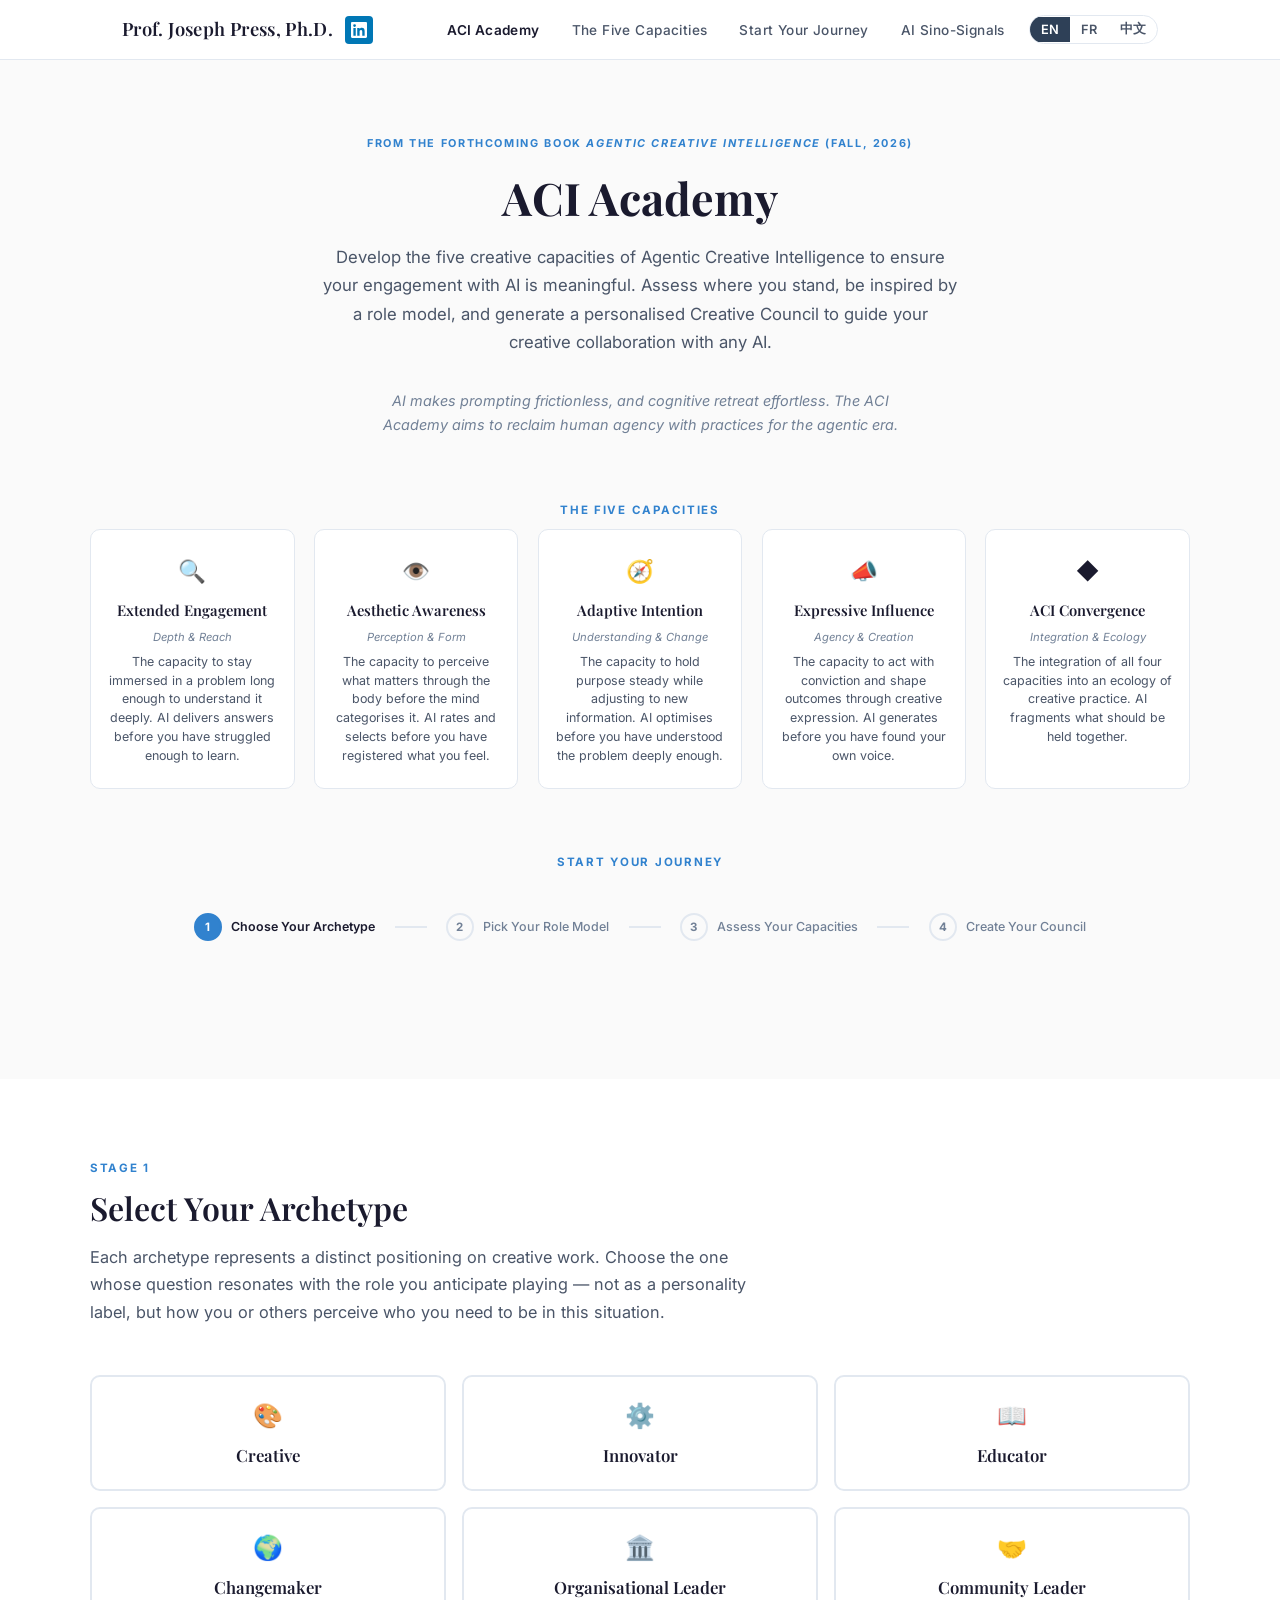
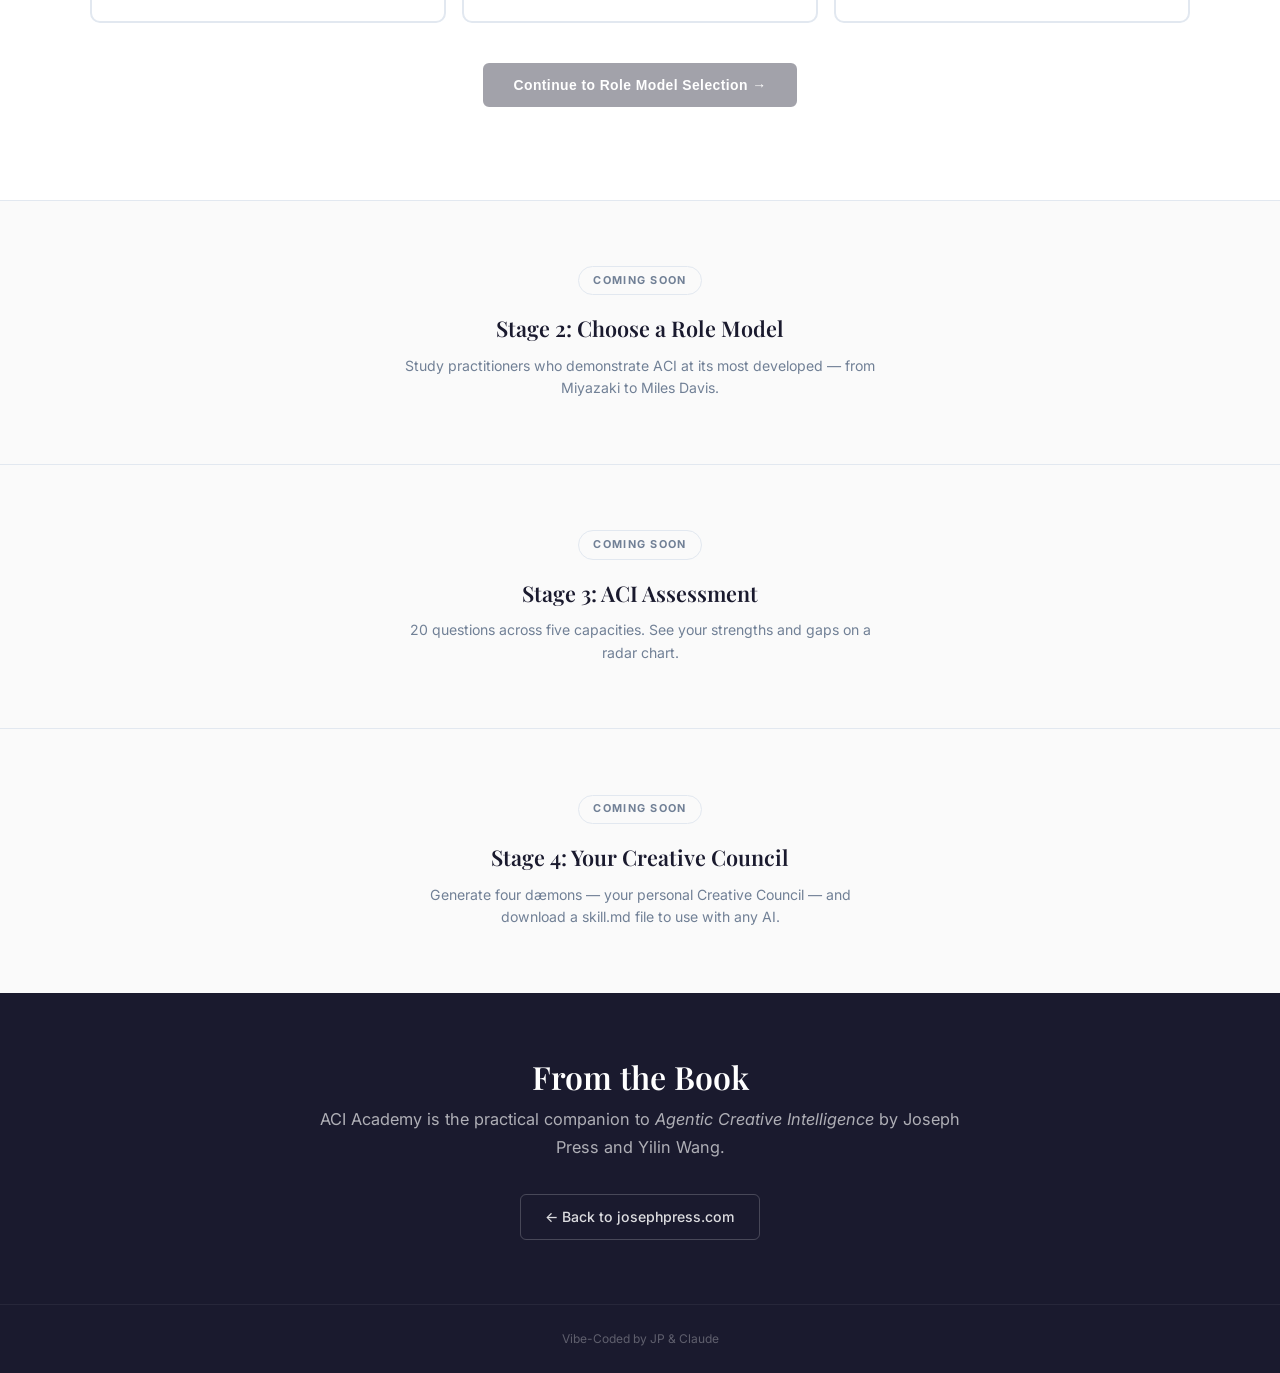
==== commit cdc10ffa: "update" ====
--- a/aci-academy/index.html
+++ b/aci-academy/index.html
@@ -154,6 +154,9 @@
     font-family: 'Playfair Display', serif;
     font-size: 0.92rem; font-weight: 600; color: var(--navy); margin-bottom: 0.4rem;
   }
+  .capacity-tile .tile-aspects {
+    font-size: 0.7rem; color: var(--light); font-style: italic; margin-bottom: 0.4rem;
+  }
   .capacity-tile .tile-desc {
     font-size: 0.78rem; color: var(--medium); line-height: 1.5;
   }
@@ -229,6 +232,9 @@
   .journey-step.completed .step-num {
     border-color: var(--accent); color: var(--white);
     background: var(--accent);
+  }
+  .journey-step a {
+    text-decoration: none; display: flex; align-items: center; gap: 0.6rem;
   }
   .journey-step .step-label {
     font-size: 0.78rem; font-weight: 500; color: var(--light);
@@ -396,26 +402,31 @@
       <div class="capacity-tile">
         <div class="tile-icon">🔍</div>
         <div class="tile-name">Extended Engagement</div>
+        <div class="tile-aspects">Depth &amp; Reach</div>
         <div class="tile-desc">The capacity to stay immersed in a problem long enough to understand it deeply. AI delivers answers before you have struggled enough to learn.</div>
       </div>
       <div class="capacity-tile">
         <div class="tile-icon">👁️</div>
         <div class="tile-name">Aesthetic Awareness</div>
+        <div class="tile-aspects">Perception &amp; Form</div>
         <div class="tile-desc">The capacity to perceive what matters through the body before the mind categorises it. AI rates and selects before you have registered what you feel.</div>
       </div>
       <div class="capacity-tile">
         <div class="tile-icon">🧭</div>
         <div class="tile-name">Adaptive Intention</div>
+        <div class="tile-aspects">Understanding &amp; Change</div>
         <div class="tile-desc">The capacity to hold purpose steady while adjusting to new information. AI optimises before you have understood the problem deeply enough.</div>
       </div>
       <div class="capacity-tile">
         <div class="tile-icon">📣</div>
         <div class="tile-name">Expressive Influence</div>
+        <div class="tile-aspects">Agency &amp; Creation</div>
         <div class="tile-desc">The capacity to act with conviction and shape outcomes through creative expression. AI generates before you have found your own voice.</div>
       </div>
       <div class="capacity-tile">
         <div class="tile-icon">◆</div>
         <div class="tile-name">ACI Convergence</div>
+        <div class="tile-aspects">Integration &amp; Ecology</div>
         <div class="tile-desc">The integration of all four capacities into an ecology of creative practice. AI fragments what should be held together.</div>
       </div>
     </div>
@@ -423,26 +434,31 @@
       <div class="capacity-tile">
         <div class="tile-icon">🔍</div>
         <div class="tile-name">Engagement &Eacute;tendu</div>
+        <div class="tile-aspects">Profondeur &amp; Port&eacute;e</div>
         <div class="tile-desc">La capacit&eacute; de rester immerg&eacute; dans un probl&egrave;me assez longtemps pour le comprendre en profondeur. L'IA fournit des r&eacute;ponses avant que vous n'ayez suffisamment lutt&eacute; pour apprendre.</div>
       </div>
       <div class="capacity-tile">
         <div class="tile-icon">👁️</div>
         <div class="tile-name">Conscience Esth&eacute;tique</div>
+        <div class="tile-aspects">Perception &amp; Forme</div>
         <div class="tile-desc">La capacit&eacute; de percevoir ce qui compte &agrave; travers le corps avant que l'esprit ne cat&eacute;gorise. L'IA s&eacute;lectionne avant que vous n'ayez ressenti.</div>
       </div>
       <div class="capacity-tile">
         <div class="tile-icon">🧭</div>
         <div class="tile-name">Intention Adaptative</div>
+        <div class="tile-aspects">Compr&eacute;hension &amp; Changement</div>
         <div class="tile-desc">La capacit&eacute; de maintenir un objectif stable tout en s'adaptant aux nouvelles informations. L'IA optimise avant que vous n'ayez compris le probl&egrave;me.</div>
       </div>
       <div class="capacity-tile">
         <div class="tile-icon">📣</div>
         <div class="tile-name">Influence Expressive</div>
+        <div class="tile-aspects">Action &amp; Cr&eacute;ation</div>
         <div class="tile-desc">La capacit&eacute; d'agir avec conviction et de fa&ccedil;onner les r&eacute;sultats par l'expression cr&eacute;ative. L'IA g&eacute;n&egrave;re avant que vous n'ayez trouv&eacute; votre voix.</div>
       </div>
       <div class="capacity-tile">
         <div class="tile-icon">◆</div>
         <div class="tile-name">Convergence ACI</div>
+        <div class="tile-aspects">Int&eacute;gration &amp; &Eacute;cologie</div>
         <div class="tile-desc">L'int&eacute;gration des quatre capacit&eacute;s en une &eacute;cologie de pratique cr&eacute;ative. L'IA fragmente ce qui devrait rester uni.</div>
       </div>
     </div>
@@ -450,26 +466,31 @@
       <div class="capacity-tile">
         <div class="tile-icon">🔍</div>
         <div class="tile-name">延展参与</div>
+        <div class="tile-aspects">深度与广度</div>
         <div class="tile-desc">在问题中保持足够深入沉浸的能力。AI在你充分探索之前就给出了答案。</div>
       </div>
       <div class="capacity-tile">
         <div class="tile-icon">👁️</div>
         <div class="tile-name">审美意识</div>
+        <div class="tile-aspects">感知与形式</div>
         <div class="tile-desc">在思维分类之前通过身体感知重要事物的能力。AI在你感受之前就已经筛选和评判。</div>
       </div>
       <div class="capacity-tile">
         <div class="tile-icon">🧭</div>
         <div class="tile-name">适应性意图</div>
+        <div class="tile-aspects">理解与变化</div>
         <div class="tile-desc">在适应新信息的同时保持目标稳定的能力。AI在你深入理解问题之前就已优化。</div>
       </div>
       <div class="capacity-tile">
         <div class="tile-icon">📣</div>
         <div class="tile-name">表达影响力</div>
+        <div class="tile-aspects">能动性与创造</div>
         <div class="tile-desc">以信念行动并通过创造性表达塑造结果的能力。AI在你找到自己声音之前就已生成。</div>
       </div>
       <div class="capacity-tile">
         <div class="tile-icon">◆</div>
         <div class="tile-name">ACI 融合</div>
+        <div class="tile-aspects">整合与生态</div>
         <div class="tile-desc">将四种能力整合为创造性实践生态的能力。AI将本应统一的东西碎片化。</div>
       </div>
     </div>
@@ -486,23 +507,31 @@
     </div>
     <div class="journey-steps">
       <div class="journey-step active">
-        <div class="step-num">1</div>
-        <div class="step-label"><span data-lang="en">Choose Your Archetype</span><span data-lang="fr">Choisissez votre arch&eacute;type</span><span data-lang="zh">选择原型</span></div>
+        <a href="#archetype">
+          <div class="step-num">1</div>
+          <div class="step-label"><span data-lang="en">Choose Your Archetype</span><span data-lang="fr">Choisissez votre arch&eacute;type</span><span data-lang="zh">选择原型</span></div>
+        </a>
       </div>
       <div class="journey-connector"></div>
       <div class="journey-step">
-        <div class="step-num">2</div>
-        <div class="step-label"><span data-lang="en">Pick Your Role Model</span><span data-lang="fr">Choisissez votre mod&egrave;le</span><span data-lang="zh">选择榜样</span></div>
+        <a href="#role-model">
+          <div class="step-num">2</div>
+          <div class="step-label"><span data-lang="en">Pick Your Role Model</span><span data-lang="fr">Choisissez votre mod&egrave;le</span><span data-lang="zh">选择榜样</span></div>
+        </a>
       </div>
       <div class="journey-connector"></div>
       <div class="journey-step">
-        <div class="step-num">3</div>
-        <div class="step-label"><span data-lang="en">Assess Your Capacities</span><span data-lang="fr">&Eacute;valuez vos capacit&eacute;s</span><span data-lang="zh">评估能力</span></div>
+        <a href="#assessment">
+          <div class="step-num">3</div>
+          <div class="step-label"><span data-lang="en">Assess Your Capacities</span><span data-lang="fr">&Eacute;valuez vos capacit&eacute;s</span><span data-lang="zh">评估能力</span></div>
+        </a>
       </div>
       <div class="journey-connector"></div>
       <div class="journey-step">
-        <div class="step-num">4</div>
-        <div class="step-label"><span data-lang="en">Create Your Council</span><span data-lang="fr">Cr&eacute;ez votre Conseil</span><span data-lang="zh">创建理事会</span></div>
+        <a href="#council">
+          <div class="step-num">4</div>
+          <div class="step-label"><span data-lang="en">Create Your Council</span><span data-lang="fr">Cr&eacute;ez votre Conseil</span><span data-lang="zh">创建理事会</span></div>
+        </a>
       </div>
     </div>
   </div>
@@ -622,7 +651,7 @@
 </section>
 
 <!-- STAGE 2 PLACEHOLDER -->
-<div class="coming-soon-section">
+<div id="role-model" class="coming-soon-section">
   <div class="coming-soon-badge">
     <span data-lang="en">Coming Soon</span>
     <span data-lang="fr">Bient&ocirc;t</span>
@@ -641,7 +670,7 @@
 </div>
 
 <!-- STAGE 3 PLACEHOLDER -->
-<div class="coming-soon-section">
+<div id="assessment" class="coming-soon-section">
   <div class="coming-soon-badge">
     <span data-lang="en">Coming Soon</span>
     <span data-lang="fr">Bient&ocirc;t</span>
@@ -660,7 +689,7 @@
 </div>
 
 <!-- STAGE 4 PLACEHOLDER -->
-<div class="coming-soon-section">
+<div id="council" class="coming-soon-section">
   <div class="coming-soon-badge">
     <span data-lang="en">Coming Soon</span>
     <span data-lang="fr">Bient&ocirc;t</span>
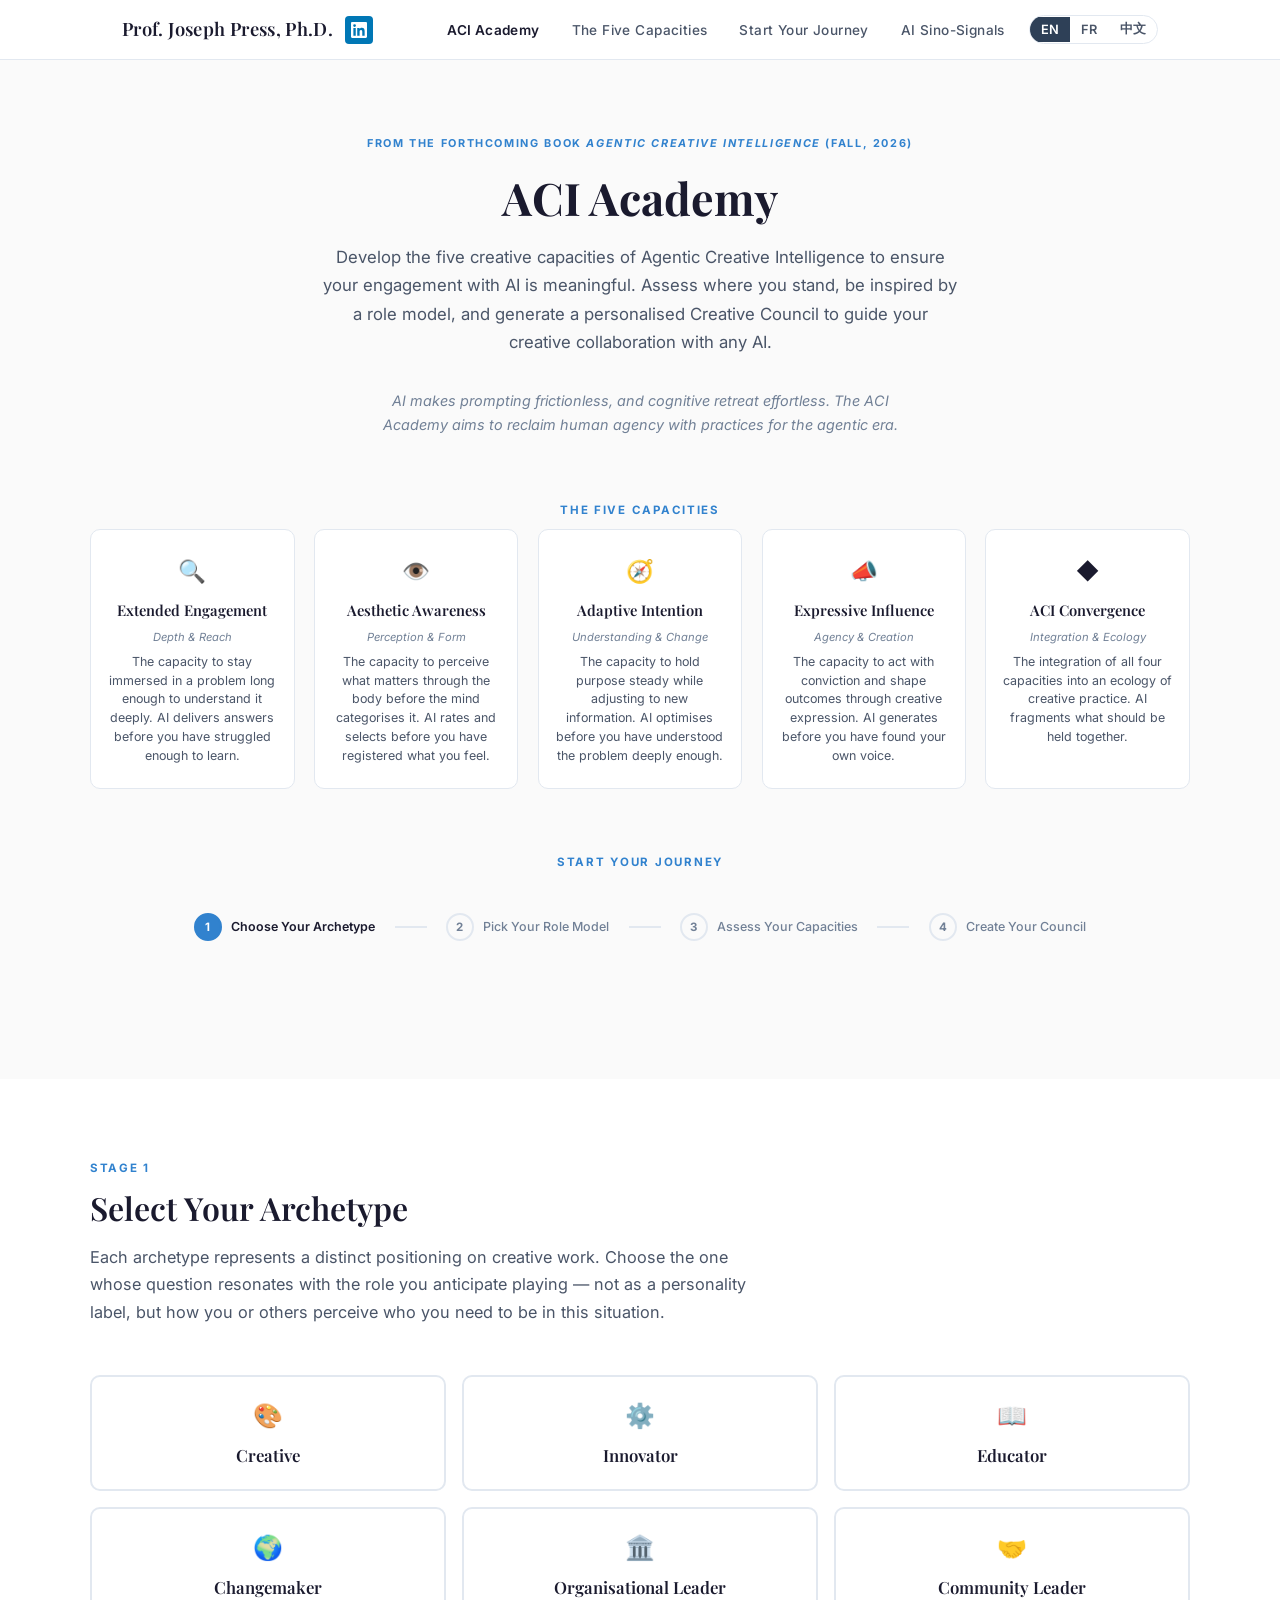
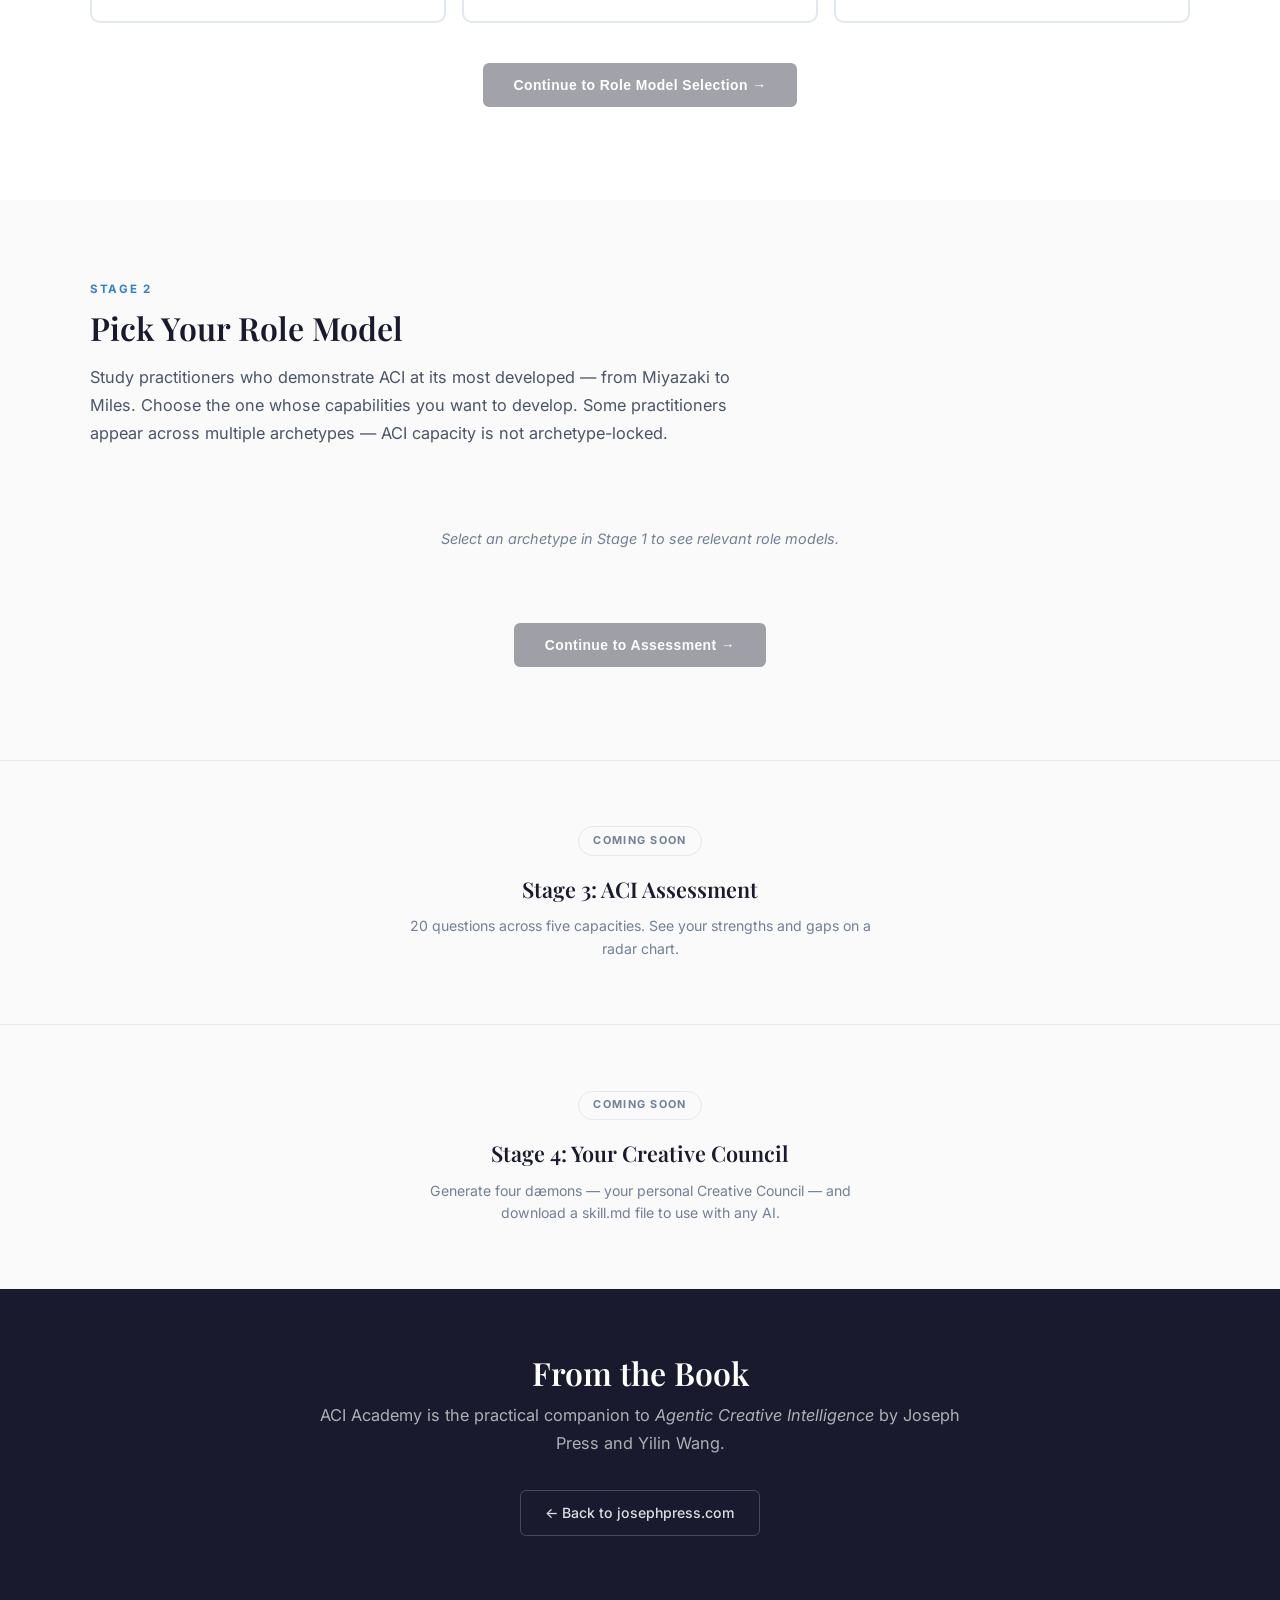
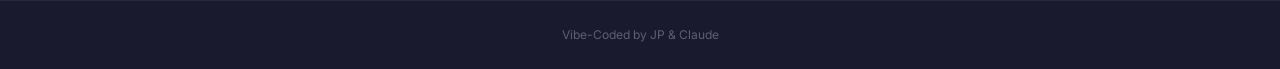
==== commit 16350d54: "ACI Academy: redesign landing page + build Stage 2 role model selection Landing page updates: - Hero" ====
--- a/aci-academy/index.html
+++ b/aci-academy/index.html
@@ -194,6 +194,50 @@
     font-size: 1.05rem; font-weight: 600; color: var(--navy);
   }
 
+  /* ROLE MODEL CARDS */
+  .rolemodel-grid {
+    display: grid; grid-template-columns: repeat(2, 1fr); gap: 1.2rem;
+    margin-bottom: 2rem;
+  }
+  .rolemodel-card {
+    border: 2px solid var(--pale); border-radius: 10px;
+    padding: 1.4rem 1.4rem; cursor: pointer; text-align: left;
+    transition: border-color 0.25s, box-shadow 0.25s, transform 0.2s;
+    background: var(--white); position: relative;
+  }
+  .rolemodel-card:hover {
+    border-color: var(--accent); box-shadow: 0 4px 16px rgba(49,130,206,0.1);
+    transform: translateY(-2px);
+  }
+  .rolemodel-card.selected {
+    border-color: var(--accent); box-shadow: 0 4px 16px rgba(49,130,206,0.15);
+  }
+  .rolemodel-card.selected::after {
+    content: '✓'; position: absolute; top: 0.8rem; right: 0.8rem;
+    width: 22px; height: 22px; border-radius: 50%;
+    background: var(--accent); color: var(--white);
+    display: flex; align-items: center; justify-content: center;
+    font-size: 0.7rem; font-weight: 700;
+  }
+  .rolemodel-card.hidden { display: none; }
+  .rolemodel-name {
+    font-family: 'Playfair Display', serif;
+    font-size: 1.05rem; font-weight: 600; color: var(--navy);
+    margin-bottom: 0.15rem;
+  }
+  .rolemodel-domain {
+    font-size: 0.72rem; font-weight: 600; color: var(--accent);
+    text-transform: uppercase; letter-spacing: 0.06em;
+    margin-bottom: 0.5rem;
+  }
+  .rolemodel-vignette {
+    font-size: 0.82rem; color: var(--medium); line-height: 1.55;
+  }
+  .rolemodel-empty {
+    grid-column: 1 / -1; text-align: center; padding: 2rem;
+    font-size: 0.9rem; color: var(--light); font-style: italic;
+  }
+
   /* PROCEED BUTTON */
   .proceed-area {
     text-align: center; margin-top: 2.5rem;
@@ -301,6 +345,7 @@
     .hero h1 { font-size: 2.1rem; }
     .archetype-grid { grid-template-columns: repeat(2, 1fr); }
     .capacities-grid { grid-template-columns: repeat(2, 1fr); }
+    .rolemodel-grid { grid-template-columns: 1fr; }
     .nav-links { display: none; }
     .journey-steps { gap: 0; }
     .journey-connector { width: 16px; }
@@ -650,24 +695,199 @@
   </div>
 </section>
 
-<!-- STAGE 2 PLACEHOLDER -->
-<div id="role-model" class="coming-soon-section">
-  <div class="coming-soon-badge">
-    <span data-lang="en">Coming Soon</span>
-    <span data-lang="fr">Bient&ocirc;t</span>
-    <span data-lang="zh">即将推出</span>
-  </div>
-  <div class="coming-soon-title">
-    <span data-lang="en">Stage 2: Choose a Role Model</span>
-    <span data-lang="fr">&Eacute;tape 2 : Choisissez un mod&egrave;le</span>
-    <span data-lang="zh">第二阶段：选择榜样</span>
-  </div>
-  <div class="coming-soon-desc">
-    <span data-lang="en">Study practitioners who demonstrate ACI at its most developed — from Miyazaki to Miles Davis.</span>
-    <span data-lang="fr">&Eacute;tudiez des praticiens qui d&eacute;montrent l'ACI &agrave; son plus haut niveau.</span>
-    <span data-lang="zh">研究展现最成熟ACI的实践者——从宫崎骏到迈尔斯·戴维斯。</span>
-  </div>
-</div>
+<!-- STAGE 2: PICK YOUR ROLE MODEL -->
+<section id="role-model" style="background: var(--bg);">
+  <div class="container">
+    <div class="section-label">
+      <span data-lang="en">Stage 2</span>
+      <span data-lang="fr">&Eacute;tape 2</span>
+      <span data-lang="zh">第二阶段</span>
+    </div>
+    <h2 class="section-title">
+      <span data-lang="en">Pick Your Role Model</span>
+      <span data-lang="fr">Choisissez votre mod&egrave;le</span>
+      <span data-lang="zh">选择您的榜样</span>
+    </h2>
+    <p class="section-intro">
+      <span data-lang="en">Study practitioners who demonstrate ACI at its most developed — from Miyazaki to Miles. Choose the one whose capabilities you want to develop. Some practitioners appear across multiple archetypes — ACI capacity is not archetype-locked.</span>
+      <span data-lang="fr">&Eacute;tudiez des praticiens qui d&eacute;montrent l'ACI &agrave; son plus haut niveau — de Miyazaki &agrave; Miles. Choisissez celui dont les capacit&eacute;s vous inspirent. Certains praticiens apparaissent dans plusieurs arch&eacute;types.</span>
+      <span data-lang="zh">研究展现最成熟ACI的实践者——从宫崎骏到迈尔斯。选择您想要发展的能力方向。部分实践者跨越多个原型——ACI能力不受原型限制。</span>
+    </p>
+
+    <p id="roleModelPrompt" style="font-size: 0.88rem; color: var(--light); font-style: italic; margin-bottom: 1.5rem; display: none;">
+      <span data-lang="en">Showing role models for: <strong id="roleModelArchLabel"></strong></span>
+      <span data-lang="fr">Mod&egrave;les pour : <strong id="roleModelArchLabelFr"></strong></span>
+      <span data-lang="zh">显示原型的榜样：<strong id="roleModelArchLabelZh"></strong></span>
+    </p>
+
+    <div id="roleModelGrid" class="rolemodel-grid">
+
+      <!-- CREATIVE ARCHETYPE ROLE MODELS -->
+
+      <div class="rolemodel-card" data-archetypes="creative innovator" onclick="selectRoleModel(this, 'calatrava')">
+        <div class="rolemodel-name">Santiago Calatrava</div>
+        <div class="rolemodel-domain">Built Arts &middot; Engineering</div>
+        <div class="rolemodel-vignette">Trained as both architect and structural engineer, Calatrava draws every day to maintain the somatic connection between hand, eye, and structural intuition. His tools extend his engagement with physical forces rather than replacing it.</div>
+      </div>
+
+      <div class="rolemodel-card" data-archetypes="creative" onclick="selectRoleModel(this, 'miyazaki')">
+        <div class="rolemodel-name">Hayao Miyazaki</div>
+        <div class="rolemodel-domain">Film &middot; Animation</div>
+        <div class="rolemodel-vignette">Miyazaki storyboards by hand before any dialogue is written, insisting that embodied drawing — not scripting — is where the story lives. Studio Ghibli's resistance to digital shortcuts is a deliberate stance on creative integrity.</div>
+      </div>
+
+      <div class="rolemodel-card" data-archetypes="creative educator leader-org leader-community" onclick="selectRoleModel(this, 'davis')">
+        <div class="rolemodel-name">Miles Davis</div>
+        <div class="rolemodel-domain">Music &middot; Mentoring</div>
+        <div class="rolemodel-vignette">Davis assembled bands as developmental incubators — Coltrane, Hancock, Shorter all emerged from his ensembles. He knew when to direct, when to withhold, and when to reinvent entirely. Each era was a new creative ecology.</div>
+      </div>
+
+      <div class="rolemodel-card" data-archetypes="creative changemaker leader-org leader-community" onclick="selectRoleModel(this, 'bowie')">
+        <div class="rolemodel-name">David Bowie</div>
+        <div class="rolemodel-domain">Music &middot; Performance &middot; Culture</div>
+        <div class="rolemodel-vignette">Bowie spanned painting, kabuki, internet ventures, and financial innovation across a single career. He built collaborative ecologies with Eno, Visconti, and Fripp — each collaborator's entry point complementing his own.</div>
+      </div>
+
+      <div class="rolemodel-card" data-archetypes="creative" onclick="selectRoleModel(this, 'bausch')">
+        <div class="rolemodel-name">Pina Bausch</div>
+        <div class="rolemodel-domain">Dance &middot; Theatre</div>
+        <div class="rolemodel-vignette">Bausch's dancers drew on their own lived experience as choreographic material. Tanztheater was not performance of a script but embodied research — the body as the primary instrument of creative knowledge.</div>
+      </div>
+
+      <div class="rolemodel-card" data-archetypes="creative" onclick="selectRoleModel(this, 'barragan')">
+        <div class="rolemodel-name">Luis Barrag&aacute;n</div>
+        <div class="rolemodel-domain">Architecture</div>
+        <div class="rolemodel-vignette">Barrag&aacute;n treated colour and light as spatial materials with emotional weight. His architecture demonstrates that aesthetic awareness is not decoration — it is the primary structure of how a space makes you feel.</div>
+      </div>
+
+      <div class="rolemodel-card" data-archetypes="creative innovator" onclick="selectRoleModel(this, 'herndon')">
+        <div class="rolemodel-name">Holly Herndon</div>
+        <div class="rolemodel-domain">Music &middot; AI</div>
+        <div class="rolemodel-vignette">Herndon trained an AI on her own vocal tradition — liturgical singing, choral practice — creating a collaborator that extends rather than replaces her embodied voice. A working model of human-AI creative partnership.</div>
+      </div>
+
+      <div class="rolemodel-card" data-archetypes="creative educator" onclick="selectRoleModel(this, 'abramovic')">
+        <div class="rolemodel-name">Marina Abramovi&cacute;</div>
+        <div class="rolemodel-domain">Performance Art</div>
+        <div class="rolemodel-vignette">Abramovi&cacute; made duration and physical endurance the medium itself. Her performances demand sustained presence from both artist and audience — an extended engagement that no shortcut can replicate.</div>
+      </div>
+
+      <div class="rolemodel-card" data-archetypes="creative" onclick="selectRoleModel(this, 'adjaye')">
+        <div class="rolemodel-name">David Adjaye</div>
+        <div class="rolemodel-domain">Architecture &middot; Culture</div>
+        <div class="rolemodel-vignette">Adjaye draws on African spatial traditions, material culture, and communal memory to shape buildings that carry meaning beyond function. His work demonstrates aesthetic awareness rooted in cultural specificity.</div>
+      </div>
+
+      <div class="rolemodel-card" data-archetypes="creative changemaker" onclick="selectRoleModel(this, 'salgado')">
+        <div class="rolemodel-name">Sebasti&atilde;o Salgado</div>
+        <div class="rolemodel-domain">Photography &middot; Environmentalism</div>
+        <div class="rolemodel-vignette">Salgado spent years embedded in the communities he photographed — workers, migrants, landscapes. His expressive influence comes from sustained engagement, not from capturing moments but from inhabiting them.</div>
+      </div>
+
+      <!-- INNOVATOR ARCHETYPE ROLE MODELS -->
+
+      <div class="rolemodel-card" data-archetypes="innovator" onclick="selectRoleModel(this, 'eliasson')">
+        <div class="rolemodel-name">Olafur Eliasson</div>
+        <div class="rolemodel-domain">Art &middot; Technology</div>
+        <div class="rolemodel-vignette">Eliasson runs his studio as a laboratory where technology serves perceptual experience. Every installation is an experiment in how people sense space, light, and atmosphere — innovation grounded in embodied perception.</div>
+      </div>
+
+      <div class="rolemodel-card" data-archetypes="innovator" onclick="selectRoleModel(this, 'evans')">
+        <div class="rolemodel-name">Bill Evans</div>
+        <div class="rolemodel-domain">Music &middot; Recording</div>
+        <div class="rolemodel-vignette">Evans described his approach to improvisation through sumi-e painting — you must know the gesture before the brush touches paper. His recordings with Scott LaFaro demonstrate &ldquo;sympathy to bend&rdquo; in real-time collaboration.</div>
+      </div>
+
+      <div class="rolemodel-card" data-archetypes="innovator educator" onclick="selectRoleModel(this, 'papert')">
+        <div class="rolemodel-name">Seymour Papert</div>
+        <div class="rolemodel-domain">Computing &middot; Education</div>
+        <div class="rolemodel-vignette">Papert built Logo and the concept of constructionism — the idea that people learn by making things in the world, not by receiving information. His tools extended children's engagement with mathematical thinking through play.</div>
+      </div>
+
+      <div class="rolemodel-card" data-archetypes="innovator changemaker" onclick="selectRoleModel(this, 'mazzucato')">
+        <div class="rolemodel-name">Mariana Mazzucato</div>
+        <div class="rolemodel-domain">Economics &middot; Innovation Policy</div>
+        <div class="rolemodel-vignette">Mazzucato reframed who creates value in innovation systems, challenging the assumption that only the private sector takes creative risk. Her work reshapes how institutions understand their own adaptive intention.</div>
+      </div>
+
+      <!-- EDUCATOR ARCHETYPE ROLE MODELS -->
+
+      <div class="rolemodel-card" data-archetypes="educator changemaker" onclick="selectRoleModel(this, 'freire')">
+        <div class="rolemodel-name">Paulo Freire</div>
+        <div class="rolemodel-domain">Education &middot; Social Change</div>
+        <div class="rolemodel-vignette">Freire rejected the &ldquo;banking model&rdquo; of education where knowledge is deposited into passive recipients. His pedagogy of the oppressed is a blueprint for cultivating agency — the learner as active creator of meaning.</div>
+      </div>
+
+      <div class="rolemodel-card" data-archetypes="educator" onclick="selectRoleModel(this, 'montessori')">
+        <div class="rolemodel-name">Maria Montessori</div>
+        <div class="rolemodel-domain">Education &middot; Child Development</div>
+        <div class="rolemodel-vignette">Montessori designed learning environments where the child's hands, senses, and movement drive understanding — not instruction. Her method is a century-old argument that embodied engagement is the foundation of intelligence.</div>
+      </div>
+
+      <div class="rolemodel-card" data-archetypes="educator leader-org leader-community" onclick="selectRoleModel(this, 'hooks')">
+        <div class="rolemodel-name">bell hooks</div>
+        <div class="rolemodel-domain">Education &middot; Cultural Criticism</div>
+        <div class="rolemodel-vignette">hooks treated the classroom as a space of radical possibility where engaged pedagogy demands the teacher's full presence. Teaching is not transmission but a practice of freedom — adaptive intention embodied in relationship.</div>
+      </div>
+
+      <!-- CHANGEMAKER ARCHETYPE ROLE MODELS -->
+
+      <div class="rolemodel-card" data-archetypes="changemaker" onclick="selectRoleModel(this, 'aiweiwei')">
+        <div class="rolemodel-name">Ai Weiwei</div>
+        <div class="rolemodel-domain">Art &middot; Activism</div>
+        <div class="rolemodel-vignette">Ai Weiwei uses creativity as the power to reject the status quo and reveal what systems would prefer to hide. His expressive influence operates at the intersection of art, architecture, and political disruption.</div>
+      </div>
+
+      <div class="rolemodel-card" data-archetypes="changemaker leader-community" onclick="selectRoleModel(this, 'maathai')">
+        <div class="rolemodel-name">Wangari Maathai</div>
+        <div class="rolemodel-domain">Environmentalism &middot; Civic Leadership</div>
+        <div class="rolemodel-vignette">Maathai's Green Belt Movement connected tree planting to women's empowerment, democratic governance, and ecological restoration. She demonstrated that creative conviction at scale requires working through communities, not above them.</div>
+      </div>
+
+      <div class="rolemodel-card" data-archetypes="changemaker innovator" onclick="selectRoleModel(this, 'yunus')">
+        <div class="rolemodel-name">Muhammad Yunus</div>
+        <div class="rolemodel-domain">Social Enterprise &middot; Finance</div>
+        <div class="rolemodel-vignette">Yunus built microfinance by staying immersed in the lives of people the formal system excluded. Grameen Bank emerged from extended engagement with a problem — not from optimising existing models but from seeing what they missed.</div>
+      </div>
+
+      <!-- LEADER ARCHETYPE ROLE MODELS -->
+
+      <div class="rolemodel-card" data-archetypes="leader-org leader-community" onclick="selectRoleModel(this, 'ardern')">
+        <div class="rolemodel-name">Jacinda Ardern</div>
+        <div class="rolemodel-domain">Political Leadership</div>
+        <div class="rolemodel-vignette">Ardern led through crisis by combining empathetic presence with decisive action — holding the ecology of a nation's grief, safety, and collective identity together. Leadership as the integration of all four capacities under pressure.</div>
+      </div>
+
+      <div class="rolemodel-card" data-archetypes="leader-org innovator" onclick="selectRoleModel(this, 'ive')">
+        <div class="rolemodel-name">Jony Ive</div>
+        <div class="rolemodel-domain">Design &middot; Industry</div>
+        <div class="rolemodel-vignette">Ive coordinated engineers, materials scientists, and interaction designers toward products where every decision served a coherent sensory experience. His leadership held aesthetic awareness and adaptive intention in constant tension.</div>
+      </div>
+
+      <div class="rolemodel-card" data-archetypes="leader-org leader-community educator" onclick="selectRoleModel(this, 'senge')">
+        <div class="rolemodel-name">Peter Senge</div>
+        <div class="rolemodel-domain">Systems Thinking &middot; Organisational Learning</div>
+        <div class="rolemodel-vignette">Senge's learning organisation is a framework for leaders who coordinate others' creative work. His five disciplines describe the conditions under which collective intelligence develops rather than fragments.</div>
+      </div>
+
+      <div class="rolemodel-empty" id="roleModelEmpty">
+        <span data-lang="en">Select an archetype in Stage 1 to see relevant role models.</span>
+        <span data-lang="fr">S&eacute;lectionnez un arch&eacute;type &agrave; l'&eacute;tape 1 pour voir les mod&egrave;les correspondants.</span>
+        <span data-lang="zh">请在第一阶段选择原型以查看相关榜样。</span>
+      </div>
+    </div>
+
+    <!-- PROCEED -->
+    <div class="proceed-area" id="proceedArea2">
+      <button class="btn btn-primary" id="proceedBtn2" disabled onclick="proceedToStage3()">
+        <span data-lang="en">Continue to Assessment →</span>
+        <span data-lang="fr">Continuer vers l'&eacute;valuation →</span>
+        <span data-lang="zh">继续评估 →</span>
+      </button>
+      <p id="roleModelLabel" style="font-size: 0.82rem; color: var(--light); margin-top: 0.8rem;"></p>
+    </div>
+  </div>
+</section>
 
 <!-- STAGE 3 PLACEHOLDER -->
 <div id="assessment" class="coming-soon-section">
@@ -734,28 +954,78 @@
 
 <script>
   let selectedArchetype = null;
+  let selectedRoleModel = null;
+
+  const archetypeNames = {
+    'creative': 'Creative', 'innovator': 'Innovator', 'educator': 'Educator',
+    'changemaker': 'Changemaker', 'leader-org': 'Organisational Leader',
+    'leader-community': 'Community Leader'
+  };
 
   function selectArchetype(card, archetype) {
-    // Clear all selections across all language versions
     document.querySelectorAll('.archetype-card').forEach(c => c.classList.remove('selected'));
-    // Select all cards with same archetype across languages
     document.querySelectorAll(`[onclick*="'${archetype}'"]`).forEach(c => c.classList.add('selected'));
     selectedArchetype = archetype;
     document.getElementById('proceedBtn').disabled = false;
-
-    const names = {
-      'creative': 'Creative', 'innovator': 'Innovator', 'educator': 'Educator',
-      'changemaker': 'Changemaker', 'leader-org': 'Organisational Leader',
-      'leader-community': 'Community Leader'
-    };
-    document.getElementById('selectionLabel').textContent = 'Selected: ' + (names[archetype] || archetype);
+    document.getElementById('selectionLabel').textContent = 'Selected: ' + (archetypeNames[archetype] || archetype);
+    filterRoleModels(archetype);
+  }
+
+  function filterRoleModels(archetype) {
+    const cards = document.querySelectorAll('.rolemodel-card');
+    let visibleCount = 0;
+    cards.forEach(card => {
+      const archetypes = card.getAttribute('data-archetypes').split(' ');
+      if (archetypes.includes(archetype)) {
+        card.classList.remove('hidden');
+        visibleCount++;
+      } else {
+        card.classList.add('hidden');
+        card.classList.remove('selected');
+      }
+    });
+    const empty = document.getElementById('roleModelEmpty');
+    empty.style.display = visibleCount > 0 ? 'none' : 'block';
+
+    const prompt = document.getElementById('roleModelPrompt');
+    prompt.style.display = 'block';
+    const name = archetypeNames[archetype] || archetype;
+    document.getElementById('roleModelArchLabel').textContent = name;
+    const frEl = document.getElementById('roleModelArchLabelFr');
+    const zhEl = document.getElementById('roleModelArchLabelZh');
+    if (frEl) frEl.textContent = name;
+    if (zhEl) zhEl.textContent = name;
+
+    // Clear role model selection if it was for a different archetype
+    selectedRoleModel = null;
+    document.querySelectorAll('.rolemodel-card').forEach(c => c.classList.remove('selected'));
+    document.getElementById('proceedBtn2').disabled = true;
+    document.getElementById('roleModelLabel').textContent = '';
+  }
+
+  function selectRoleModel(card, model) {
+    document.querySelectorAll('.rolemodel-card').forEach(c => c.classList.remove('selected'));
+    card.classList.add('selected');
+    selectedRoleModel = model;
+    document.getElementById('proceedBtn2').disabled = false;
+    const name = card.querySelector('.rolemodel-name').textContent;
+    document.getElementById('roleModelLabel').textContent = 'Selected: ' + name;
   }
 
   function proceedToStage2() {
     if (!selectedArchetype) return;
-    // Stage 2 not yet built — scroll to placeholder
-    document.querySelector('.coming-soon-section').scrollIntoView({ behavior: 'smooth' });
-  }
+    document.getElementById('role-model').scrollIntoView({ behavior: 'smooth' });
+  }
+
+  function proceedToStage3() {
+    if (!selectedRoleModel) return;
+    document.getElementById('assessment').scrollIntoView({ behavior: 'smooth' });
+  }
+
+  // On load: hide all role model cards, show empty prompt
+  document.addEventListener('DOMContentLoaded', function() {
+    document.querySelectorAll('.rolemodel-card').forEach(c => c.classList.add('hidden'));
+  });
 
   // Language toggle
   function setLang(lang) {
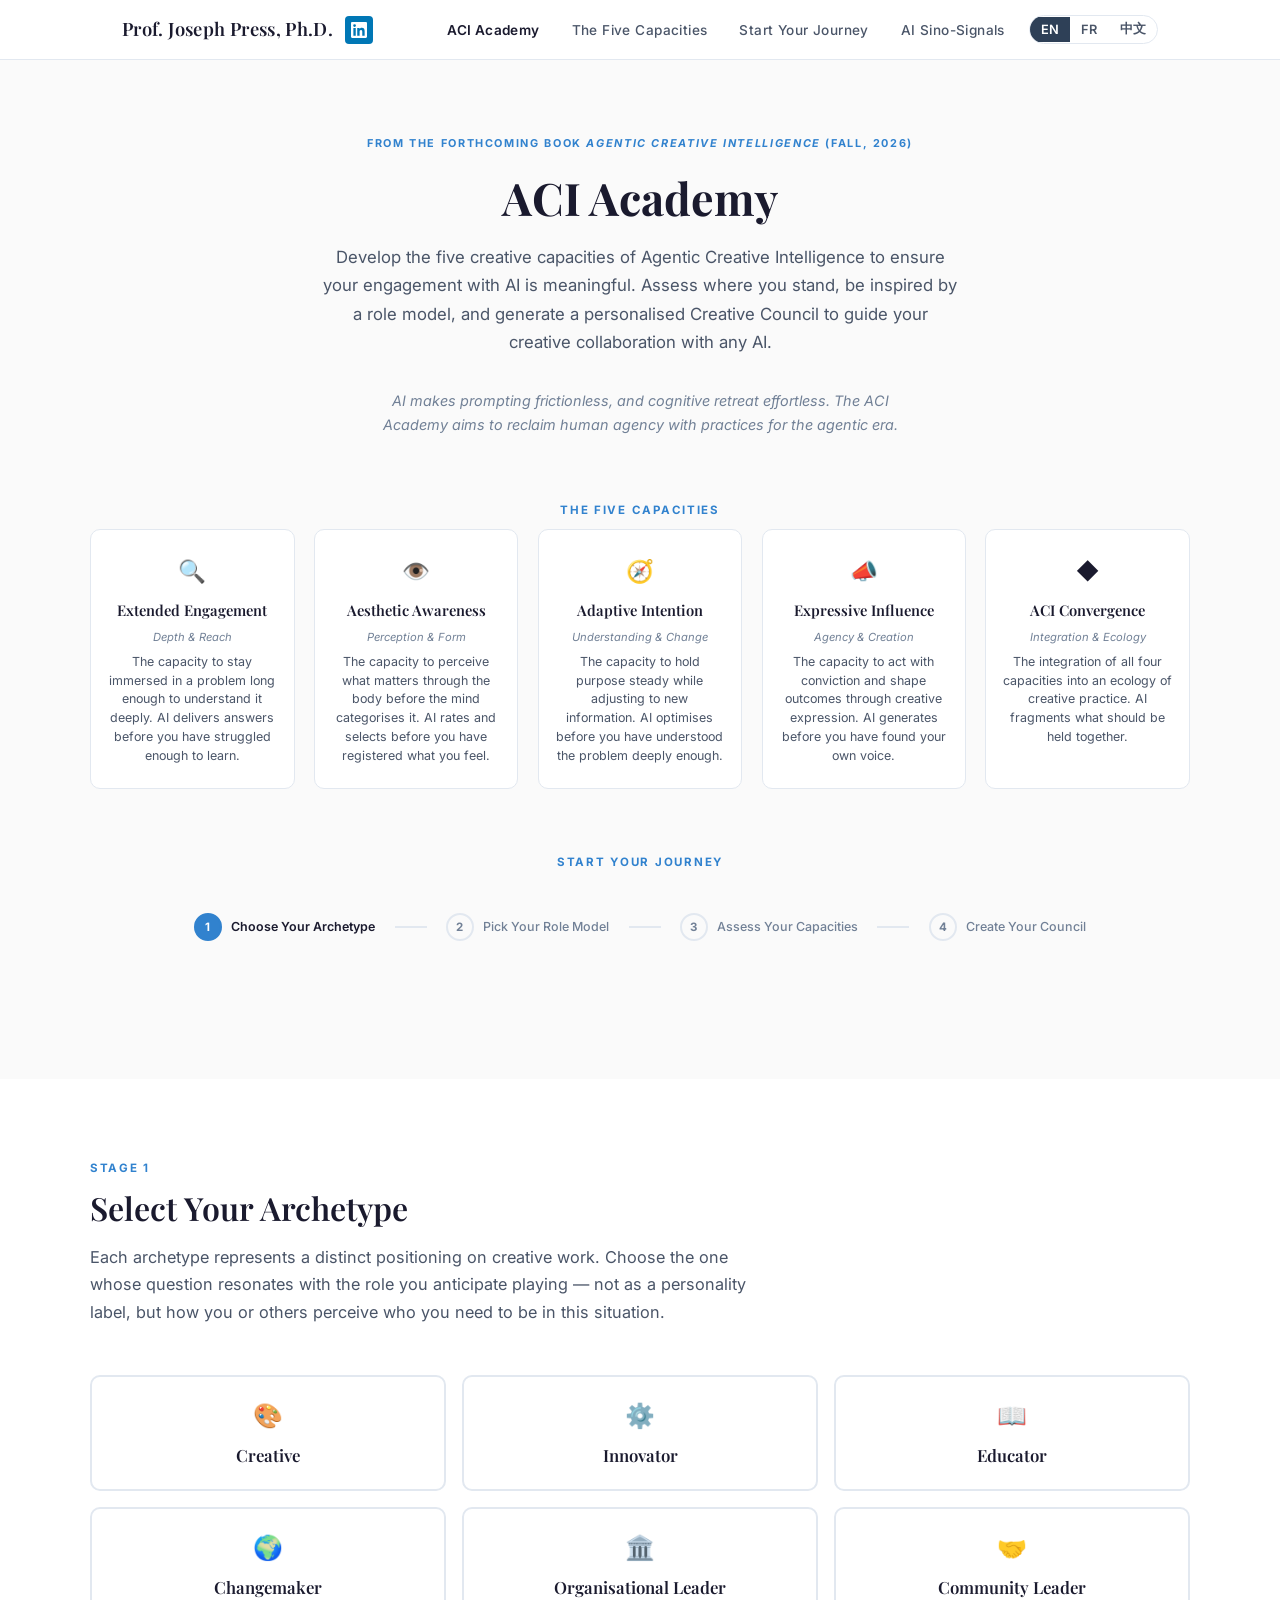
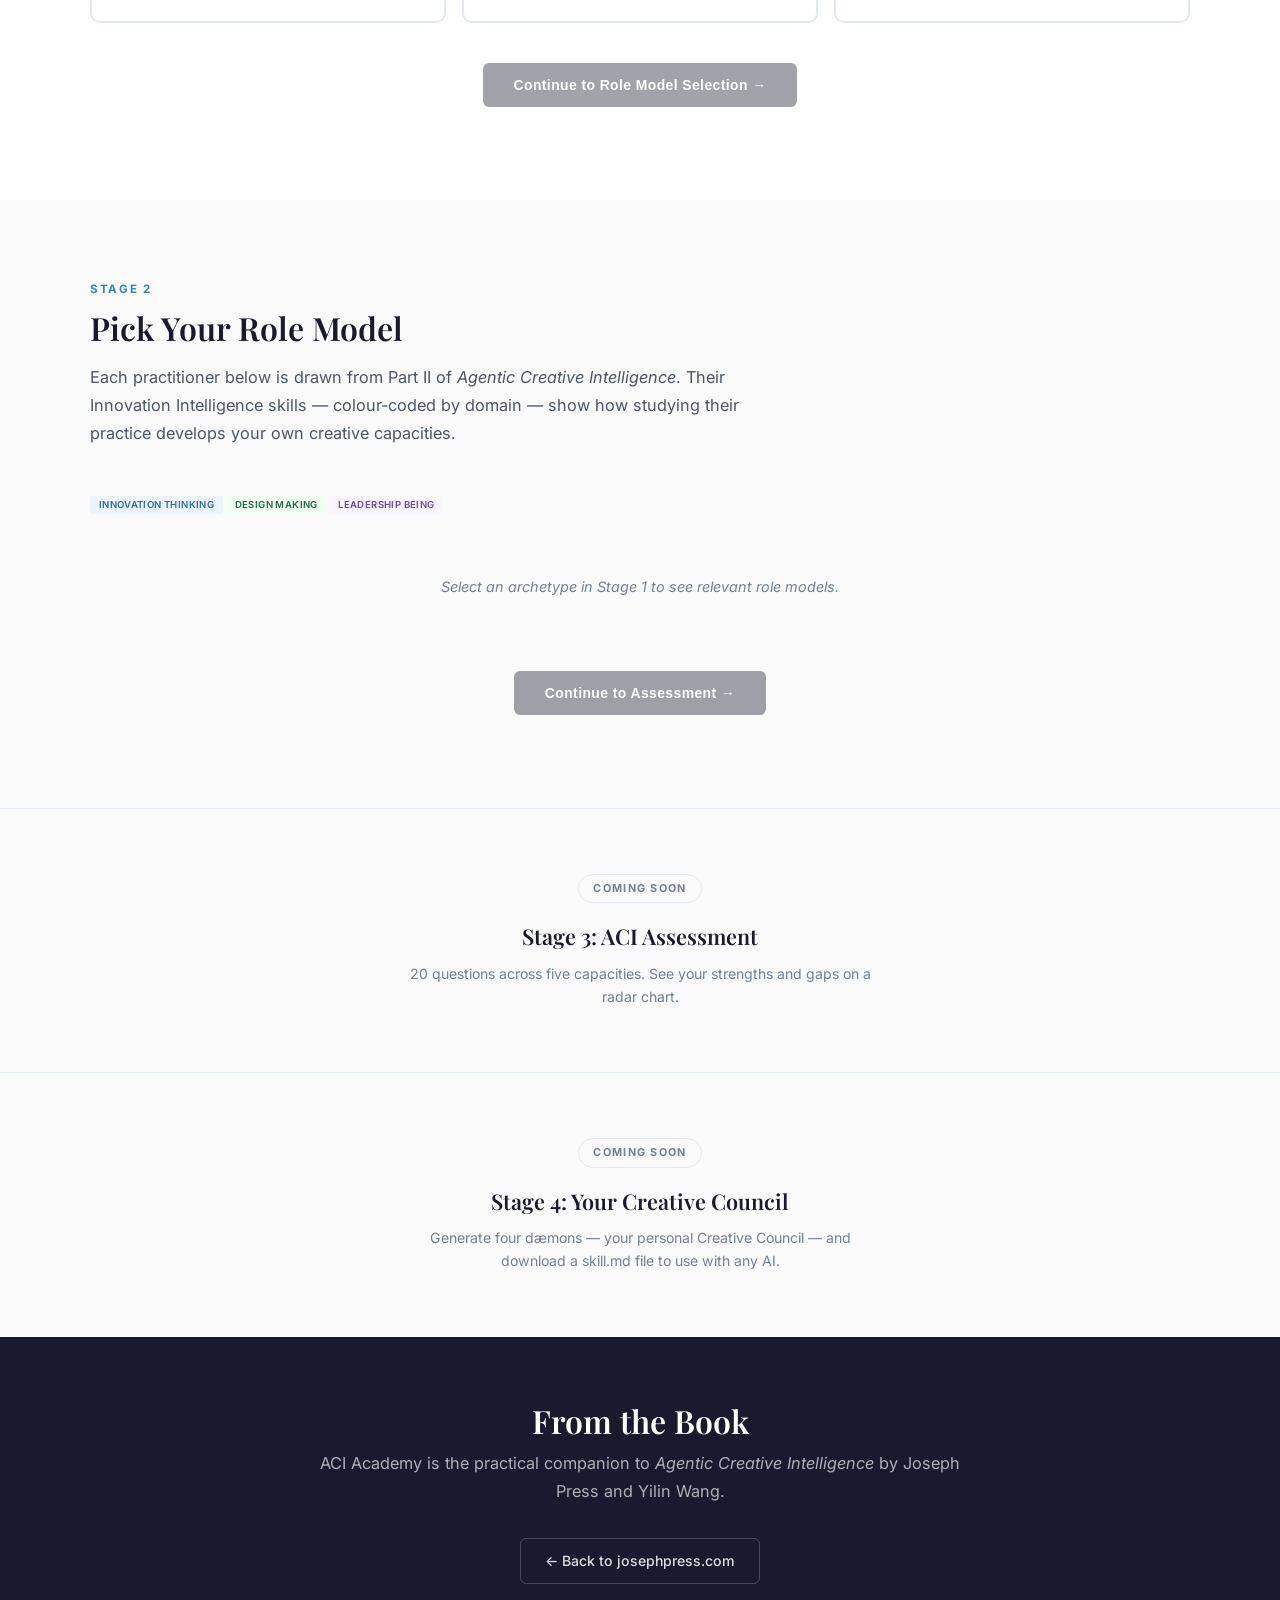
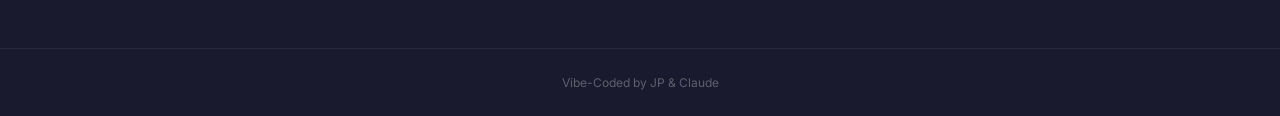
==== commit 2091844d: "update" ====
--- a/aci-academy/index.html
+++ b/aci-academy/index.html
@@ -233,6 +233,19 @@
   .rolemodel-vignette {
     font-size: 0.82rem; color: var(--medium); line-height: 1.55;
   }
+  .rolemodel-skills {
+    display: flex; flex-wrap: wrap; gap: 0.4rem;
+    margin-bottom: 0.6rem;
+  }
+  .iii-tag {
+    font-size: 0.65rem; font-weight: 600; text-transform: uppercase;
+    letter-spacing: 0.04em; padding: 0.2rem 0.55rem;
+    border-radius: 3px; background: #edf2f7; color: var(--slate);
+    line-height: 1.3;
+  }
+  .iii-tag[data-domain="thinking"] { background: #ebf4ff; color: #2b6cb0; }
+  .iii-tag[data-domain="making"] { background: #f0fff4; color: #276749; }
+  .iii-tag[data-domain="being"] { background: #faf5ff; color: #6b46c1; }
   .rolemodel-empty {
     grid-column: 1 / -1; text-align: center; padding: 2rem;
     font-size: 0.9rem; color: var(--light); font-style: italic;
@@ -709,9 +722,16 @@
       <span data-lang="zh">选择您的榜样</span>
     </h2>
     <p class="section-intro">
-      <span data-lang="en">Study practitioners who demonstrate ACI at its most developed — from Miyazaki to Miles. Choose the one whose capabilities you want to develop. Some practitioners appear across multiple archetypes — ACI capacity is not archetype-locked.</span>
-      <span data-lang="fr">&Eacute;tudiez des praticiens qui d&eacute;montrent l'ACI &agrave; son plus haut niveau — de Miyazaki &agrave; Miles. Choisissez celui dont les capacit&eacute;s vous inspirent. Certains praticiens apparaissent dans plusieurs arch&eacute;types.</span>
-      <span data-lang="zh">研究展现最成熟ACI的实践者——从宫崎骏到迈尔斯。选择您想要发展的能力方向。部分实践者跨越多个原型——ACI能力不受原型限制。</span>
+      <span data-lang="en">Each practitioner below is drawn from Part II of <em>Agentic Creative Intelligence</em>. Their Innovation Intelligence skills — colour-coded by domain — show how studying their practice develops your own creative capacities.</span>
+      <span data-lang="fr">Chaque praticien ci-dessous est issu de la partie II d'<em>Agentic Creative Intelligence</em>. Leurs comp&eacute;tences d'Intelligence de l'Innovation montrent comment &eacute;tudier leur pratique d&eacute;veloppe vos propres capacit&eacute;s.</span>
+      <span data-lang="zh">以下每位实践者均出自《能动创造智能》第二部分。他们的创新智能技能——按领域用颜色标注——展示了研究其实践如何发展您自身的创造力。</span>
+    </p>
+    <p style="font-size: 0.72rem; color: var(--light); margin-bottom: 1.8rem;">
+      <span data-lang="en">
+        <span class="iii-tag" data-domain="thinking" style="font-size: 0.6rem;">Innovation Thinking</span>
+        <span class="iii-tag" data-domain="making" style="font-size: 0.6rem;">Design Making</span>
+        <span class="iii-tag" data-domain="being" style="font-size: 0.6rem;">Leadership Being</span>
+      </span>
     </p>
 
     <p id="roleModelPrompt" style="font-size: 0.88rem; color: var(--light); font-style: italic; margin-bottom: 1.5rem; display: none;">
@@ -724,150 +744,374 @@
 
       <!-- CREATIVE ARCHETYPE ROLE MODELS -->
 
-      <div class="rolemodel-card" data-archetypes="creative innovator" onclick="selectRoleModel(this, 'calatrava')">
-        <div class="rolemodel-name">Santiago Calatrava</div>
-        <div class="rolemodel-domain">Built Arts &middot; Engineering</div>
-        <div class="rolemodel-vignette">Trained as both architect and structural engineer, Calatrava draws every day to maintain the somatic connection between hand, eye, and structural intuition. His tools extend his engagement with physical forces rather than replacing it.</div>
-      </div>
-
-      <div class="rolemodel-card" data-archetypes="creative" onclick="selectRoleModel(this, 'miyazaki')">
-        <div class="rolemodel-name">Hayao Miyazaki</div>
-        <div class="rolemodel-domain">Film &middot; Animation</div>
-        <div class="rolemodel-vignette">Miyazaki storyboards by hand before any dialogue is written, insisting that embodied drawing — not scripting — is where the story lives. Studio Ghibli's resistance to digital shortcuts is a deliberate stance on creative integrity.</div>
-      </div>
-
-      <div class="rolemodel-card" data-archetypes="creative educator leader-org leader-community" onclick="selectRoleModel(this, 'davis')">
-        <div class="rolemodel-name">Miles Davis</div>
-        <div class="rolemodel-domain">Music &middot; Mentoring</div>
-        <div class="rolemodel-vignette">Davis assembled bands as developmental incubators — Coltrane, Hancock, Shorter all emerged from his ensembles. He knew when to direct, when to withhold, and when to reinvent entirely. Each era was a new creative ecology.</div>
-      </div>
-
-      <div class="rolemodel-card" data-archetypes="creative changemaker leader-org leader-community" onclick="selectRoleModel(this, 'bowie')">
-        <div class="rolemodel-name">David Bowie</div>
-        <div class="rolemodel-domain">Music &middot; Performance &middot; Culture</div>
-        <div class="rolemodel-vignette">Bowie spanned painting, kabuki, internet ventures, and financial innovation across a single career. He built collaborative ecologies with Eno, Visconti, and Fripp — each collaborator's entry point complementing his own.</div>
-      </div>
-
-      <div class="rolemodel-card" data-archetypes="creative" onclick="selectRoleModel(this, 'bausch')">
-        <div class="rolemodel-name">Pina Bausch</div>
-        <div class="rolemodel-domain">Dance &middot; Theatre</div>
-        <div class="rolemodel-vignette">Bausch's dancers drew on their own lived experience as choreographic material. Tanztheater was not performance of a script but embodied research — the body as the primary instrument of creative knowledge.</div>
-      </div>
-
-      <div class="rolemodel-card" data-archetypes="creative" onclick="selectRoleModel(this, 'barragan')">
-        <div class="rolemodel-name">Luis Barrag&aacute;n</div>
-        <div class="rolemodel-domain">Architecture</div>
-        <div class="rolemodel-vignette">Barrag&aacute;n treated colour and light as spatial materials with emotional weight. His architecture demonstrates that aesthetic awareness is not decoration — it is the primary structure of how a space makes you feel.</div>
+      <div class="rolemodel-card" data-archetypes="creative innovator" onclick="selectRoleModel(this, 'anadol')">
+        <div class="rolemodel-name">Refik Anadol</div>
+        <div class="rolemodel-domain">Digital Art &middot; Data Visualisation</div>
+        <div class="rolemodel-skills">
+          <span class="iii-tag" data-domain="making">Represent Intentions</span>
+          <span class="iii-tag" data-domain="making">Tinker with Tech</span>
+        </div>
+        <div class="rolemodel-vignette">Anadol curates AI outputs into immersive spatial experiences — feeding 200 years of art history into fluid visualisations at MoMA. Studying his practice develops your capacity to represent creative intentions through technology while keeping human aesthetic judgment in command.</div>
       </div>
 
       <div class="rolemodel-card" data-archetypes="creative innovator" onclick="selectRoleModel(this, 'herndon')">
         <div class="rolemodel-name">Holly Herndon</div>
-        <div class="rolemodel-domain">Music &middot; AI</div>
-        <div class="rolemodel-vignette">Herndon trained an AI on her own vocal tradition — liturgical singing, choral practice — creating a collaborator that extends rather than replaces her embodied voice. A working model of human-AI creative partnership.</div>
-      </div>
-
-      <div class="rolemodel-card" data-archetypes="creative educator" onclick="selectRoleModel(this, 'abramovic')">
-        <div class="rolemodel-name">Marina Abramovi&cacute;</div>
-        <div class="rolemodel-domain">Performance Art</div>
-        <div class="rolemodel-vignette">Abramovi&cacute; made duration and physical endurance the medium itself. Her performances demand sustained presence from both artist and audience — an extended engagement that no shortcut can replicate.</div>
-      </div>
-
-      <div class="rolemodel-card" data-archetypes="creative" onclick="selectRoleModel(this, 'adjaye')">
-        <div class="rolemodel-name">David Adjaye</div>
-        <div class="rolemodel-domain">Architecture &middot; Culture</div>
-        <div class="rolemodel-vignette">Adjaye draws on African spatial traditions, material culture, and communal memory to shape buildings that carry meaning beyond function. His work demonstrates aesthetic awareness rooted in cultural specificity.</div>
-      </div>
-
-      <div class="rolemodel-card" data-archetypes="creative changemaker" onclick="selectRoleModel(this, 'salgado')">
-        <div class="rolemodel-name">Sebasti&atilde;o Salgado</div>
-        <div class="rolemodel-domain">Photography &middot; Environmentalism</div>
-        <div class="rolemodel-vignette">Salgado spent years embedded in the communities he photographed — workers, migrants, landscapes. His expressive influence comes from sustained engagement, not from capturing moments but from inhabiting them.</div>
+        <div class="rolemodel-domain">Music &middot; AI Collaboration</div>
+        <div class="rolemodel-skills">
+          <span class="iii-tag" data-domain="making">Represent Intentions</span>
+          <span class="iii-tag" data-domain="making">Cultivate Opportunities</span>
+        </div>
+        <div class="rolemodel-vignette">Herndon trained Holly+ on her own vocal tradition — liturgical singing, choral practice — creating a decentralised voice instrument governed by a community of stewards. Her work models how to cultivate new creative opportunities while maintaining vocal sovereignty.</div>
+      </div>
+
+      <div class="rolemodel-card" data-archetypes="creative" onclick="selectRoleModel(this, 'chung')">
+        <div class="rolemodel-name">Sougwen Chung</div>
+        <div class="rolemodel-domain">Performance Art &middot; Robotics</div>
+        <div class="rolemodel-skills">
+          <span class="iii-tag" data-domain="making">Represent Intentions</span>
+          <span class="iii-tag" data-domain="making">Tinker with Tech</span>
+        </div>
+        <div class="rolemodel-vignette">Chung has performed with D.O.U.G. — a robotic arm that mirrors and counters their drawing movements — since 2015, treating machine departures as native vocabulary of a different sensory architecture. Their practice strengthens your ability to represent intentions through embodied human-machine dialogue.</div>
+      </div>
+
+      <div class="rolemodel-card" data-archetypes="creative" onclick="selectRoleModel(this, 'mcgregor')">
+        <div class="rolemodel-name">Wayne McGregor</div>
+        <div class="rolemodel-domain">Choreography &middot; AI</div>
+        <div class="rolemodel-skills">
+          <span class="iii-tag" data-domain="making">Represent Intentions</span>
+          <span class="iii-tag" data-domain="thinking">Cognitive Awareness</span>
+        </div>
+        <div class="rolemodel-vignette">McGregor uses AI to generate movement possibilities from video archives of his company's repertoire — then selects, rejects, and recombines through embodied judgment. His practice develops cognitive awareness of how decisions shape choreographic meaning.</div>
+      </div>
+
+      <div class="rolemodel-card" data-archetypes="creative innovator" onclick="selectRoleModel(this, 'goldstein')">
+        <div class="rolemodel-name">Ganit Goldstein</div>
+        <div class="rolemodel-domain">Textile &middot; Wearable Technology</div>
+        <div class="rolemodel-skills">
+          <span class="iii-tag" data-domain="making">Tinker with Tech</span>
+          <span class="iii-tag" data-domain="making">Represent Intentions</span>
+        </div>
+        <div class="rolemodel-vignette">Goldstein's collaboration with MIT on spacesuit textiles produces a single continuous weave with millimetre-by-millimetre variable properties — holding computational precision in tension with awareness of bodies that sweat and flex. Her work teaches how technology extends rather than replaces embodied design.</div>
+      </div>
+
+      <div class="rolemodel-card" data-archetypes="creative" onclick="selectRoleModel(this, 'delcampo')">
+        <div class="rolemodel-name">Matias del Campo</div>
+        <div class="rolemodel-domain">Architecture &middot; Neural Aesthetics</div>
+        <div class="rolemodel-skills">
+          <span class="iii-tag" data-domain="thinking">Future Focus</span>
+          <span class="iii-tag" data-domain="making">Represent Intentions</span>
+        </div>
+        <div class="rolemodel-vignette">Del Campo uses neural networks to remix architectural ornament into post-human forms that estrange the familiar. His practice at SPAN Studio develops your future focus — the ability to envision and represent directions that spark entirely new innovation trajectories.</div>
+      </div>
+
+      <div class="rolemodel-card" data-archetypes="creative" onclick="selectRoleModel(this, 'stiles')">
+        <div class="rolemodel-name">Sasha Stiles</div>
+        <div class="rolemodel-domain">Poetry &middot; AI</div>
+        <div class="rolemodel-skills">
+          <span class="iii-tag" data-domain="making">Represent Intentions</span>
+          <span class="iii-tag" data-domain="thinking">Cognitive Awareness</span>
+        </div>
+        <div class="rolemodel-vignette">Stiles trained AI on her own poetry corpus and discovered the collaboration produces a "third voice" — one requiring the poet's body to carry meaning. Her practice develops cognitive awareness of how human and machine language interact, and the ability to represent poetic intention through hybrid authorship.</div>
+      </div>
+
+      <div class="rolemodel-card" data-archetypes="creative educator" onclick="selectRoleModel(this, 'min')">
+        <div class="rolemodel-name">Jiajian Min</div>
+        <div class="rolemodel-domain">Performance &middot; Multimedia &middot; AI/XR</div>
+        <div class="rolemodel-skills">
+          <span class="iii-tag" data-domain="making">Represent Intentions</span>
+          <span class="iii-tag" data-domain="making">Tinker with Tech</span>
+        </div>
+        <div class="rolemodel-vignette">Min integrates dance, calligraphy, projection mapping, and generative systems — translating Chinese calligraphy stroke-body motion into generative visuals through motion capture and biometric feedback. His practice deepens embodied creative reach through computational tools without severing the body's authority.</div>
+      </div>
+
+      <div class="rolemodel-card" data-archetypes="creative innovator leader-community" onclick="selectRoleModel(this, 'collier')">
+        <div class="rolemodel-name">Jacob Collier</div>
+        <div class="rolemodel-domain">Music &middot; Production &middot; Community</div>
+        <div class="rolemodel-skills">
+          <span class="iii-tag" data-domain="making">Represent Intentions</span>
+          <span class="iii-tag" data-domain="thinking">Social Orchestration</span>
+        </div>
+        <div class="rolemodel-vignette">Collier builds layered harmonic worlds from his bedroom, orchestrating global collaborations and audience participation into complex musical architectures. His practice develops your ability to represent sophisticated creative intentions through technology while orchestrating social situations that build shared meaning from the ground up.</div>
+      </div>
+
+      <div class="rolemodel-card" data-archetypes="creative" onclick="selectRoleModel(this, 'johnston')">
+        <div class="rolemodel-name">David Jhave Johnston</div>
+        <div class="rolemodel-domain">Digital Poetry &middot; AI</div>
+        <div class="rolemodel-skills">
+          <span class="iii-tag" data-domain="making">Represent Intentions</span>
+          <span class="iii-tag" data-domain="being">Mindful Encouragement</span>
+        </div>
+        <div class="rolemodel-vignette">Johnston generated 4,500 poems with neural networks, then carved them by hand into twelve volumes over twelve months — proving that curation is authorship. His practice develops your ability to represent creative intentions through AI while maintaining the mindful resilience required to sustain a long creative arc.</div>
+      </div>
+
+      <div class="rolemodel-card" data-archetypes="creative innovator" onclick="selectRoleModel(this, 'gaudi')">
+        <div class="rolemodel-name">Antoni Gaud&iacute;</div>
+        <div class="rolemodel-domain">Architecture &middot; Organic Structure</div>
+        <div class="rolemodel-skills">
+          <span class="iii-tag" data-domain="making">Represent Intentions</span>
+          <span class="iii-tag" data-domain="thinking">Future Focus</span>
+        </div>
+        <div class="rolemodel-vignette">Gaud&iacute; derived structural logic from natural forms — catenary arches, hyperboloid geometries, bone-like branching — decades before computation could model them. His practice develops your ability to represent creative intentions through material intelligence and to envision futures that reconcile engineering with organic life.</div>
+      </div>
+
+      <div class="rolemodel-card" data-archetypes="creative innovator leader-org" onclick="selectRoleModel(this, 'hadid')">
+        <div class="rolemodel-name">Zaha Hadid</div>
+        <div class="rolemodel-domain">Architecture &middot; Parametric Design</div>
+        <div class="rolemodel-skills">
+          <span class="iii-tag" data-domain="making">Represent Intentions</span>
+          <span class="iii-tag" data-domain="making">Cultivate Opportunities</span>
+        </div>
+        <div class="rolemodel-vignette">Hadid's paintings preceded her buildings — radical spatial visions that no existing technology could realise until computational tools caught up. Her practice develops your ability to represent intentions that exceed current possibility and to cultivate opportunities through sheer force of creative conviction.</div>
       </div>
 
       <!-- INNOVATOR ARCHETYPE ROLE MODELS -->
 
-      <div class="rolemodel-card" data-archetypes="innovator" onclick="selectRoleModel(this, 'eliasson')">
-        <div class="rolemodel-name">Olafur Eliasson</div>
-        <div class="rolemodel-domain">Art &middot; Technology</div>
-        <div class="rolemodel-vignette">Eliasson runs his studio as a laboratory where technology serves perceptual experience. Every installation is an experiment in how people sense space, light, and atmosphere — innovation grounded in embodied perception.</div>
-      </div>
-
-      <div class="rolemodel-card" data-archetypes="innovator" onclick="selectRoleModel(this, 'evans')">
-        <div class="rolemodel-name">Bill Evans</div>
-        <div class="rolemodel-domain">Music &middot; Recording</div>
-        <div class="rolemodel-vignette">Evans described his approach to improvisation through sumi-e painting — you must know the gesture before the brush touches paper. His recordings with Scott LaFaro demonstrate &ldquo;sympathy to bend&rdquo; in real-time collaboration.</div>
-      </div>
-
-      <div class="rolemodel-card" data-archetypes="innovator educator" onclick="selectRoleModel(this, 'papert')">
-        <div class="rolemodel-name">Seymour Papert</div>
-        <div class="rolemodel-domain">Computing &middot; Education</div>
-        <div class="rolemodel-vignette">Papert built Logo and the concept of constructionism — the idea that people learn by making things in the world, not by receiving information. His tools extended children's engagement with mathematical thinking through play.</div>
-      </div>
-
-      <div class="rolemodel-card" data-archetypes="innovator changemaker" onclick="selectRoleModel(this, 'mazzucato')">
-        <div class="rolemodel-name">Mariana Mazzucato</div>
-        <div class="rolemodel-domain">Economics &middot; Innovation Policy</div>
-        <div class="rolemodel-vignette">Mazzucato reframed who creates value in innovation systems, challenging the assumption that only the private sector takes creative risk. Her work reshapes how institutions understand their own adaptive intention.</div>
+      <div class="rolemodel-card" data-archetypes="innovator leader-org" onclick="selectRoleModel(this, 'oxman')">
+        <div class="rolemodel-name">Neri Oxman</div>
+        <div class="rolemodel-domain">Material Ecology &middot; Design Science</div>
+        <div class="rolemodel-skills">
+          <span class="iii-tag" data-domain="making">Cultivate Opportunities</span>
+          <span class="iii-tag" data-domain="making">Create the Environment</span>
+        </div>
+        <div class="rolemodel-vignette">Oxman pioneered Material Ecology — design operating simultaneously at cellular and macroscopic scales, treating materials as programmable substrates. Studying her work develops your capacity to cultivate opportunities by thinking holistically and to create environments that encourage innovative action.</div>
+      </div>
+
+      <div class="rolemodel-card" data-archetypes="innovator leader-org" onclick="selectRoleModel(this, 'maeda')">
+        <div class="rolemodel-name">John Maeda</div>
+        <div class="rolemodel-domain">Design &middot; AI &middot; Technology</div>
+        <div class="rolemodel-skills">
+          <span class="iii-tag" data-domain="thinking">Future Focus</span>
+          <span class="iii-tag" data-domain="making">Cultivate Opportunities</span>
+        </div>
+        <div class="rolemodel-vignette">Maeda advocates the shift from User Experience to Agent Experience, positioning designers as orchestrators of agent goals and guardrails. His practice develops your future focus and your capacity to cultivate new innovation opportunities at the convergence of design and technology.</div>
+      </div>
+
+      <div class="rolemodel-card" data-archetypes="innovator creative" onclick="selectRoleModel(this, 'rebaudengo')">
+        <div class="rolemodel-name">Simone Rebaudengo</div>
+        <div class="rolemodel-domain">Product Design &middot; Artisanal Intelligence</div>
+        <div class="rolemodel-skills">
+          <span class="iii-tag" data-domain="being">Innovator's Identity</span>
+          <span class="iii-tag" data-domain="making">Tinker with Tech</span>
+        </div>
+        <div class="rolemodel-vignette">Rebaudengo's Oio Studio brings AI-generated hallucinations to Pampaloni — a silversmithing atelier founded in 1702 — where master craftspeople determine which curves can actually exist in metal. His approach develops your innovator's identity: fusing craft tradition with computational tools.</div>
+      </div>
+
+      <div class="rolemodel-card" data-archetypes="innovator" onclick="selectRoleModel(this, 'chartier')">
+        <div class="rolemodel-name">Fran&ccedil;ois Chartier</div>
+        <div class="rolemodel-domain">Molecular Gastronomy &middot; Computational Cuisine</div>
+        <div class="rolemodel-skills">
+          <span class="iii-tag" data-domain="thinking">Cognitive Awareness</span>
+          <span class="iii-tag" data-domain="making">Cultivate Opportunities</span>
+        </div>
+        <div class="rolemodel-vignette">Chartier develops computational gastronomy principles — using molecular analysis to discover flavour harmonies invisible to intuition alone. His practice develops cognitive awareness of how sensory data shapes creative decisions and the ability to cultivate opportunities through scientific rigour.</div>
+      </div>
+
+      <div class="rolemodel-card" data-archetypes="innovator creative" onclick="selectRoleModel(this, 'ueda')">
+        <div class="rolemodel-name">Fumito Ueda</div>
+        <div class="rolemodel-domain">Game Design &middot; Interactive Narrative</div>
+        <div class="rolemodel-skills">
+          <span class="iii-tag" data-domain="making">Represent Intentions</span>
+          <span class="iii-tag" data-domain="being">Mindful Encouragement</span>
+        </div>
+        <div class="rolemodel-vignette">Ueda's philosophy — expressed through <em>ICO</em>, <em>Shadow of the Colossus</em>, and <em>The Last Guardian</em> — centres on constraint as emotional investment. Moments given once and never repeated create weight. His practice develops your capacity to represent intention through restraint and to sustain creative commitment.</div>
+      </div>
+
+      <div class="rolemodel-card" data-archetypes="innovator creative" onclick="selectRoleModel(this, 'kudan')">
+        <div class="rolemodel-name">Rie Kudan</div>
+        <div class="rolemodel-domain">Fiction &middot; AI-Augmented Writing</div>
+        <div class="rolemodel-skills">
+          <span class="iii-tag" data-domain="thinking">Cognitive Awareness</span>
+          <span class="iii-tag" data-domain="making">Tinker with Tech</span>
+        </div>
+        <div class="rolemodel-vignette">Kudan disclosed ChatGPT use (5% verbatim text) in her Akutagawa Prize-winning novel, confronting the boundary between human and machine authorship head-on. Her transparency develops cognitive awareness of how AI shapes literary meaning and the courage to tinker with technology in public view.</div>
+      </div>
+
+      <div class="rolemodel-card" data-archetypes="innovator creative" onclick="selectRoleModel(this, 'michaels')">
+        <div class="rolemodel-name">Sean Michaels</div>
+        <div class="rolemodel-domain">Fiction &middot; Hybrid Authorship</div>
+        <div class="rolemodel-skills">
+          <span class="iii-tag" data-domain="making">Represent Intentions</span>
+          <span class="iii-tag" data-domain="thinking">Cognitive Awareness</span>
+        </div>
+        <div class="rolemodel-vignette">Michaels wrote <em>Do You Remember Being Born?</em> — a novel itself "infiltrated" by AI-generated text — enacting the blurred authorship it describes. His work develops your ability to represent creative intentions through hybrid processes and cognitive awareness of how authorship is changing.</div>
       </div>
 
       <!-- EDUCATOR ARCHETYPE ROLE MODELS -->
 
-      <div class="rolemodel-card" data-archetypes="educator changemaker" onclick="selectRoleModel(this, 'freire')">
-        <div class="rolemodel-name">Paulo Freire</div>
-        <div class="rolemodel-domain">Education &middot; Social Change</div>
-        <div class="rolemodel-vignette">Freire rejected the &ldquo;banking model&rdquo; of education where knowledge is deposited into passive recipients. His pedagogy of the oppressed is a blueprint for cultivating agency — the learner as active creator of meaning.</div>
-      </div>
-
-      <div class="rolemodel-card" data-archetypes="educator" onclick="selectRoleModel(this, 'montessori')">
-        <div class="rolemodel-name">Maria Montessori</div>
-        <div class="rolemodel-domain">Education &middot; Child Development</div>
-        <div class="rolemodel-vignette">Montessori designed learning environments where the child's hands, senses, and movement drive understanding — not instruction. Her method is a century-old argument that embodied engagement is the foundation of intelligence.</div>
-      </div>
-
-      <div class="rolemodel-card" data-archetypes="educator leader-org leader-community" onclick="selectRoleModel(this, 'hooks')">
-        <div class="rolemodel-name">bell hooks</div>
-        <div class="rolemodel-domain">Education &middot; Cultural Criticism</div>
-        <div class="rolemodel-vignette">hooks treated the classroom as a space of radical possibility where engaged pedagogy demands the teacher's full presence. Teaching is not transmission but a practice of freedom — adaptive intention embodied in relationship.</div>
+      <div class="rolemodel-card" data-archetypes="educator leader-community" onclick="selectRoleModel(this, 'antonelli')">
+        <div class="rolemodel-name">Paola Antonelli</div>
+        <div class="rolemodel-domain">Museum Curation &middot; Design</div>
+        <div class="rolemodel-skills">
+          <span class="iii-tag" data-domain="being">Engage the Community</span>
+          <span class="iii-tag" data-domain="thinking">Cognitive Awareness</span>
+        </div>
+        <div class="rolemodel-vignette">Antonelli views design as an "enzyme" for metabolising change, positioning museums as R&amp;D labs for the ethical implications of creative agents. Her work develops your capacity to engage communities in meaningful reflection and cognitive awareness of how design shapes collective understanding.</div>
+      </div>
+
+      <div class="rolemodel-card" data-archetypes="educator innovator" onclick="selectRoleModel(this, 'sanchez')">
+        <div class="rolemodel-name">Jose Sanchez</div>
+        <div class="rolemodel-domain">Architecture &middot; Game Design &middot; Education</div>
+        <div class="rolemodel-skills">
+          <span class="iii-tag" data-domain="thinking">Social Orchestration</span>
+          <span class="iii-tag" data-domain="making">Create the Environment</span>
+        </div>
+        <div class="rolemodel-vignette">Sanchez gamifies urbanism through Block'hood, teaching discrete architecture and systems thinking to mass audiences via simulation. His practice develops your ability to orchestrate social learning situations and to create environments where innovative thinking emerges through play.</div>
+      </div>
+
+      <div class="rolemodel-card" data-archetypes="educator creative" onclick="selectRoleModel(this, 'dorsen')">
+        <div class="rolemodel-name">Annie Dorsen</div>
+        <div class="rolemodel-domain">Theatre &middot; Algorithmic Performance</div>
+        <div class="rolemodel-skills">
+          <span class="iii-tag" data-domain="thinking">Cognitive Awareness</span>
+          <span class="iii-tag" data-domain="making">Represent Intentions</span>
+        </div>
+        <div class="rolemodel-vignette">Dorsen uses GPT to reconstruct lost plays, treating the algorithm as dramaturgical collaborator rather than content generator. Her practice develops cognitive awareness of how algorithmic decisions shape meaning and the ability to represent creative intentions through unconventional means.</div>
+      </div>
+
+      <div class="rolemodel-card" data-archetypes="educator" onclick="selectRoleModel(this, 'rau')">
+        <div class="rolemodel-name">Michael Rau</div>
+        <div class="rolemodel-domain">Theatre &middot; AI Live-Scripts</div>
+        <div class="rolemodel-skills">
+          <span class="iii-tag" data-domain="thinking">Social Orchestration</span>
+          <span class="iii-tag" data-domain="making">Represent Intentions</span>
+        </div>
+        <div class="rolemodel-vignette">Rau uses LLM live-scripts to enhance theatrical performance at Stanford, treating AI as improvisational partner rather than author. His work develops social orchestration — coordinating human and machine participants — and the ability to represent evolving intentions in real time.</div>
+      </div>
+
+      <div class="rolemodel-card" data-archetypes="educator creative" onclick="selectRoleModel(this, 'short')">
+        <div class="rolemodel-name">Emily Short</div>
+        <div class="rolemodel-domain">Interactive Narrative &middot; Game Design</div>
+        <div class="rolemodel-skills">
+          <span class="iii-tag" data-domain="thinking">Social Orchestration</span>
+          <span class="iii-tag" data-domain="making">Represent Intentions</span>
+        </div>
+        <div class="rolemodel-vignette">Short pioneered interactive narrative systems with Versu, creating story architectures where characters have genuine agency rather than scripted responses. Her work develops your ability to orchestrate social dynamics and represent narrative intentions through computational systems.</div>
+      </div>
+
+      <div class="rolemodel-card" data-archetypes="educator leader-community changemaker" onclick="selectRoleModel(this, 'boal')">
+        <div class="rolemodel-name">Augusto Boal</div>
+        <div class="rolemodel-domain">Theatre &middot; Community Performance</div>
+        <div class="rolemodel-skills">
+          <span class="iii-tag" data-domain="thinking">Social Orchestration</span>
+          <span class="iii-tag" data-domain="being">Engage the Community</span>
+        </div>
+        <div class="rolemodel-vignette">Boal's Theatre of the Oppressed understood the obstacle as rehearsal space — the wall as the condition through which participants practice new encounter. His practice develops your ability to orchestrate social situations that build shared meaning and to engage communities as active creators rather than passive audiences.</div>
       </div>
 
       <!-- CHANGEMAKER ARCHETYPE ROLE MODELS -->
 
-      <div class="rolemodel-card" data-archetypes="changemaker" onclick="selectRoleModel(this, 'aiweiwei')">
-        <div class="rolemodel-name">Ai Weiwei</div>
-        <div class="rolemodel-domain">Art &middot; Activism</div>
-        <div class="rolemodel-vignette">Ai Weiwei uses creativity as the power to reject the status quo and reveal what systems would prefer to hide. His expressive influence operates at the intersection of art, architecture, and political disruption.</div>
-      </div>
-
-      <div class="rolemodel-card" data-archetypes="changemaker leader-community" onclick="selectRoleModel(this, 'maathai')">
-        <div class="rolemodel-name">Wangari Maathai</div>
-        <div class="rolemodel-domain">Environmentalism &middot; Civic Leadership</div>
-        <div class="rolemodel-vignette">Maathai's Green Belt Movement connected tree planting to women's empowerment, democratic governance, and ecological restoration. She demonstrated that creative conviction at scale requires working through communities, not above them.</div>
-      </div>
-
-      <div class="rolemodel-card" data-archetypes="changemaker innovator" onclick="selectRoleModel(this, 'yunus')">
-        <div class="rolemodel-name">Muhammad Yunus</div>
-        <div class="rolemodel-domain">Social Enterprise &middot; Finance</div>
-        <div class="rolemodel-vignette">Yunus built microfinance by staying immersed in the lives of people the formal system excluded. Grameen Bank emerged from extended engagement with a problem — not from optimising existing models but from seeing what they missed.</div>
-      </div>
-
-      <!-- LEADER ARCHETYPE ROLE MODELS -->
-
-      <div class="rolemodel-card" data-archetypes="leader-org leader-community" onclick="selectRoleModel(this, 'ardern')">
-        <div class="rolemodel-name">Jacinda Ardern</div>
-        <div class="rolemodel-domain">Political Leadership</div>
-        <div class="rolemodel-vignette">Ardern led through crisis by combining empathetic presence with decisive action — holding the ecology of a nation's grief, safety, and collective identity together. Leadership as the integration of all four capacities under pressure.</div>
-      </div>
-
-      <div class="rolemodel-card" data-archetypes="leader-org innovator" onclick="selectRoleModel(this, 'ive')">
-        <div class="rolemodel-name">Jony Ive</div>
-        <div class="rolemodel-domain">Design &middot; Industry</div>
-        <div class="rolemodel-vignette">Ive coordinated engineers, materials scientists, and interaction designers toward products where every decision served a coherent sensory experience. His leadership held aesthetic awareness and adaptive intention in constant tension.</div>
-      </div>
-
-      <div class="rolemodel-card" data-archetypes="leader-org leader-community educator" onclick="selectRoleModel(this, 'senge')">
-        <div class="rolemodel-name">Peter Senge</div>
-        <div class="rolemodel-domain">Systems Thinking &middot; Organisational Learning</div>
-        <div class="rolemodel-vignette">Senge's learning organisation is a framework for leaders who coordinate others' creative work. His five disciplines describe the conditions under which collective intelligence develops rather than fragments.</div>
+      <div class="rolemodel-card" data-archetypes="changemaker innovator" onclick="selectRoleModel(this, 'pasquero')">
+        <div class="rolemodel-name">Claudia Pasquero</div>
+        <div class="rolemodel-domain">Bio-Digital Architecture &middot; Ecology</div>
+        <div class="rolemodel-skills">
+          <span class="iii-tag" data-domain="being">Sustain an Ecosystem</span>
+          <span class="iii-tag" data-domain="thinking">Future Focus</span>
+        </div>
+        <div class="rolemodel-vignette">Pasquero demonstrated metabolic architecture at the 2026 Venice Biennale — AI agents tracking microbial fluctuations to drive real-time growth of biopolymer structures. Her practice redefines the architect as gardener who designs conditions rather than final forms.</div>
+      </div>
+
+      <div class="rolemodel-card" data-archetypes="changemaker creative" onclick="selectRoleModel(this, 'kere')">
+        <div class="rolemodel-name">Francis K&eacute;r&eacute;</div>
+        <div class="rolemodel-domain">Architecture &middot; Community Building</div>
+        <div class="rolemodel-skills">
+          <span class="iii-tag" data-domain="being">Engage the Community</span>
+          <span class="iii-tag" data-domain="making">Create the Environment</span>
+        </div>
+        <div class="rolemodel-vignette">Pritzker Prize laureate K&eacute;r&eacute; builds with local clay and passive ventilation in Gando, Burkina Faso — making quality-based choices regardless of resource constraints. His practice develops your ability to engage communities and create environments for innovation rooted in local knowledge rather than imported solutions.</div>
+      </div>
+
+      <div class="rolemodel-card" data-archetypes="changemaker leader-community" onclick="selectRoleModel(this, 'lari')">
+        <div class="rolemodel-name">Yasmeen Lari</div>
+        <div class="rolemodel-domain">Architecture &middot; Humanitarian Design</div>
+        <div class="rolemodel-skills">
+          <span class="iii-tag" data-domain="being">Engage the Community</span>
+          <span class="iii-tag" data-domain="being">Sustain an Ecosystem</span>
+        </div>
+        <div class="rolemodel-vignette">Pakistan's first female architect, Lari distributes design intelligence to villagers' hands through flood-resistant shelters built from earth, lime, and bamboo. Her practice develops your capacity to engage communities as co-designers and sustain ecosystems of shared knowledge transfer.</div>
+      </div>
+
+      <div class="rolemodel-card" data-archetypes="changemaker creative" onclick="selectRoleModel(this, 'young')">
+        <div class="rolemodel-name">Liam Young</div>
+        <div class="rolemodel-domain">Speculative Architecture &middot; Urbanism</div>
+        <div class="rolemodel-skills">
+          <span class="iii-tag" data-domain="thinking">Future Focus</span>
+          <span class="iii-tag" data-domain="thinking">Cognitive Awareness</span>
+        </div>
+        <div class="rolemodel-vignette">Young uses data-driven world-building to visualise hyper-dense urbanisation through projects like Planet City. His practice develops your future focus — the ability to create compelling visions of alternative futures — and cognitive awareness of the forces shaping urban life.</div>
+      </div>
+
+      <div class="rolemodel-card" data-archetypes="changemaker" onclick="selectRoleModel(this, 'formafantasma')">
+        <div class="rolemodel-name">Formafantasma</div>
+        <div class="rolemodel-domain">Ecological Design &middot; Supply Chains</div>
+        <div class="rolemodel-skills">
+          <span class="iii-tag" data-domain="being">Sustain an Ecosystem</span>
+          <span class="iii-tag" data-domain="making">Cultivate Opportunities</span>
+        </div>
+        <div class="rolemodel-vignette">Andrea Trimarchi and Simone Farresin function as "ecological mediators," using agents to expose supply chain provenance and prevent designer complicity in exploitation. Their work develops your capacity to sustain ethical ecosystems and to cultivate opportunities for innovation impact.</div>
+      </div>
+
+      <!-- ORGANISATIONAL LEADER ROLE MODELS -->
+
+      <div class="rolemodel-card" data-archetypes="leader-org innovator" onclick="selectRoleModel(this, 'andrasek')">
+        <div class="rolemodel-name">Alisa Andrasek</div>
+        <div class="rolemodel-domain">Computational Architecture</div>
+        <div class="rolemodel-skills">
+          <span class="iii-tag" data-domain="thinking">Method + Process</span>
+          <span class="iii-tag" data-domain="making">Tinker with Tech</span>
+        </div>
+        <div class="rolemodel-vignette">Andrasek pioneers "high-resolution synthesis" — combining computational design with material intelligence at architectural scale. Her practice develops your method and process skills for organising teams around technology-driven innovation and your ability to leverage new tools to stimulate invention.</div>
+      </div>
+
+      <div class="rolemodel-card" data-archetypes="leader-org innovator" onclick="selectRoleModel(this, 'gramazio')">
+        <div class="rolemodel-name">Gramazio Kohler</div>
+        <div class="rolemodel-domain">Robotic Architecture &middot; Construction</div>
+        <div class="rolemodel-skills">
+          <span class="iii-tag" data-domain="thinking">Method + Process</span>
+          <span class="iii-tag" data-domain="making">Tinker with Tech</span>
+        </div>
+        <div class="rolemodel-vignette">Fabio Gramazio and Matthias Kohler's robotic construction projects at ETH Zurich place heavy timber and boulders in equilibrium states no human hand could achieve — yet the structural logic remains embodied. Their practice develops your method and process for scaling innovation while preserving material intelligence.</div>
+      </div>
+
+      <div class="rolemodel-card" data-archetypes="leader-org leader-community changemaker" onclick="selectRoleModel(this, 'rawsthorn')">
+        <div class="rolemodel-name">Alice Rawsthorn</div>
+        <div class="rolemodel-domain">Design Criticism &middot; Social Design</div>
+        <div class="rolemodel-skills">
+          <span class="iii-tag" data-domain="being">Engage the Community</span>
+          <span class="iii-tag" data-domain="thinking">Future Focus</span>
+        </div>
+        <div class="rolemodel-vignette">Rawsthorn frames design as a tool for addressing wicked problems through her Design Emergency initiative, insisting that agent design must embed ethical responsibility. Her work develops your capacity to engage communities and to focus innovation on futures that matter.</div>
+      </div>
+
+      <div class="rolemodel-card" data-archetypes="leader-org creative" onclick="selectRoleModel(this, 'bawa')">
+        <div class="rolemodel-name">Geoffrey Bawa</div>
+        <div class="rolemodel-domain">Architecture &middot; Landscape</div>
+        <div class="rolemodel-skills">
+          <span class="iii-tag" data-domain="making">Create the Environment</span>
+          <span class="iii-tag" data-domain="being">Mindful Encouragement</span>
+        </div>
+        <div class="rolemodel-vignette">Bawa spent 50 years cultivating the Lunuganga estate as "gardening-as-architecture" — demonstrating that a building is never finished but always growing. His practice develops your ability to create environments for innovation and to sustain mindful commitment across a lifetime of iterative making.</div>
+      </div>
+
+      <!-- COMMUNITY LEADER ROLE MODELS -->
+
+      <div class="rolemodel-card" data-archetypes="leader-community creative" onclick="selectRoleModel(this, 'newsome')">
+        <div class="rolemodel-name">Rashaad Newsome</div>
+        <div class="rolemodel-domain">Film &middot; Decolonial AI</div>
+        <div class="rolemodel-skills">
+          <span class="iii-tag" data-domain="being">Engage the Community</span>
+          <span class="iii-tag" data-domain="being">Mindful Encouragement</span>
+        </div>
+        <div class="rolemodel-vignette">Newsome creates decolonial AI avatars, building computational systems that centre marginalised narratives rather than reinforcing dominant ones. His practice develops your ability to engage communities meaningfully and to maintain mindful encouragement through the volatility of cultural transformation.</div>
+      </div>
+
+      <div class="rolemodel-card" data-archetypes="leader-community educator" onclick="selectRoleModel(this, 'mirowski')">
+        <div class="rolemodel-name">Piotr Mirowski</div>
+        <div class="rolemodel-domain">AI Improvisation &middot; Performance</div>
+        <div class="rolemodel-skills">
+          <span class="iii-tag" data-domain="thinking">Social Orchestration</span>
+          <span class="iii-tag" data-domain="being">Engage the Community</span>
+        </div>
+        <div class="rolemodel-vignette">Mirowski co-founded Improbotics, treating AI as an improvisational stage partner in live theatre. His practice develops social orchestration — the ability to coordinate human-AI ensembles — and the capacity to engage audiences as active participants in emergent creative meaning.</div>
       </div>
 
       <div class="rolemodel-empty" id="roleModelEmpty">
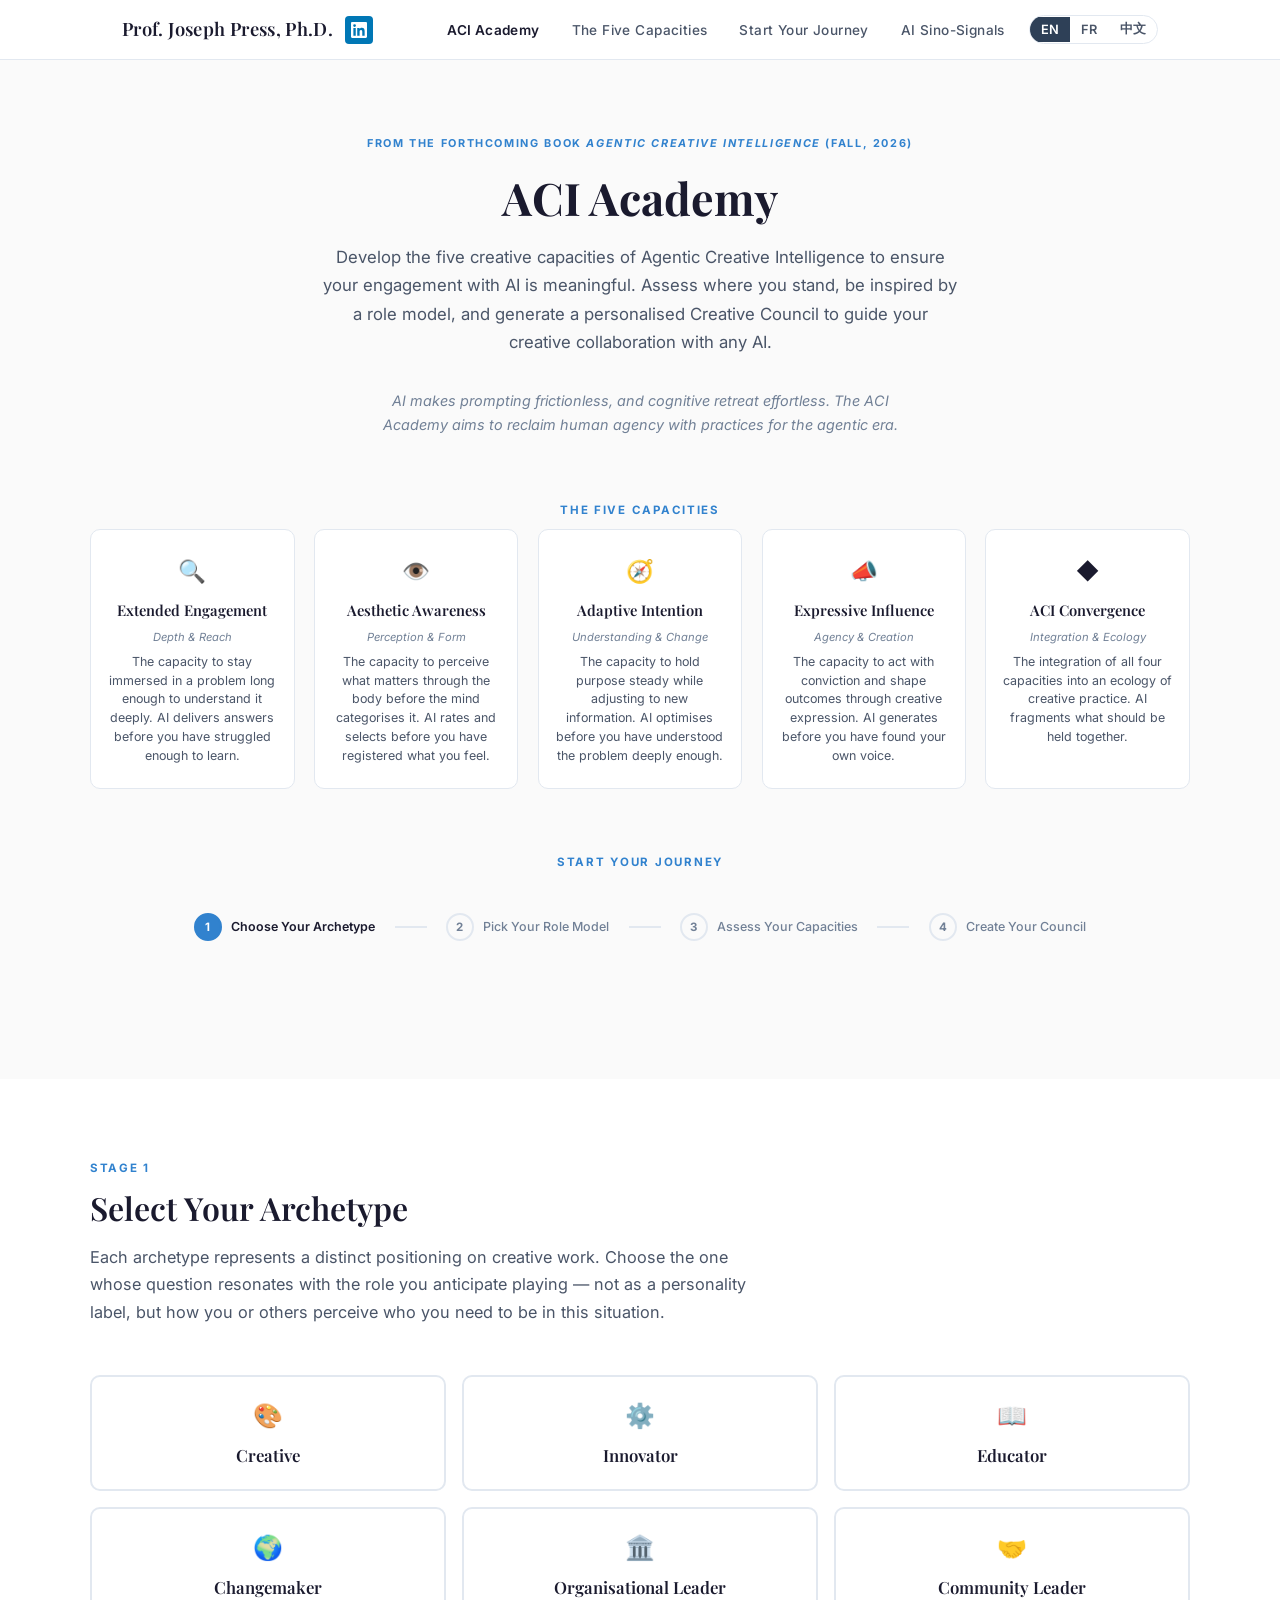
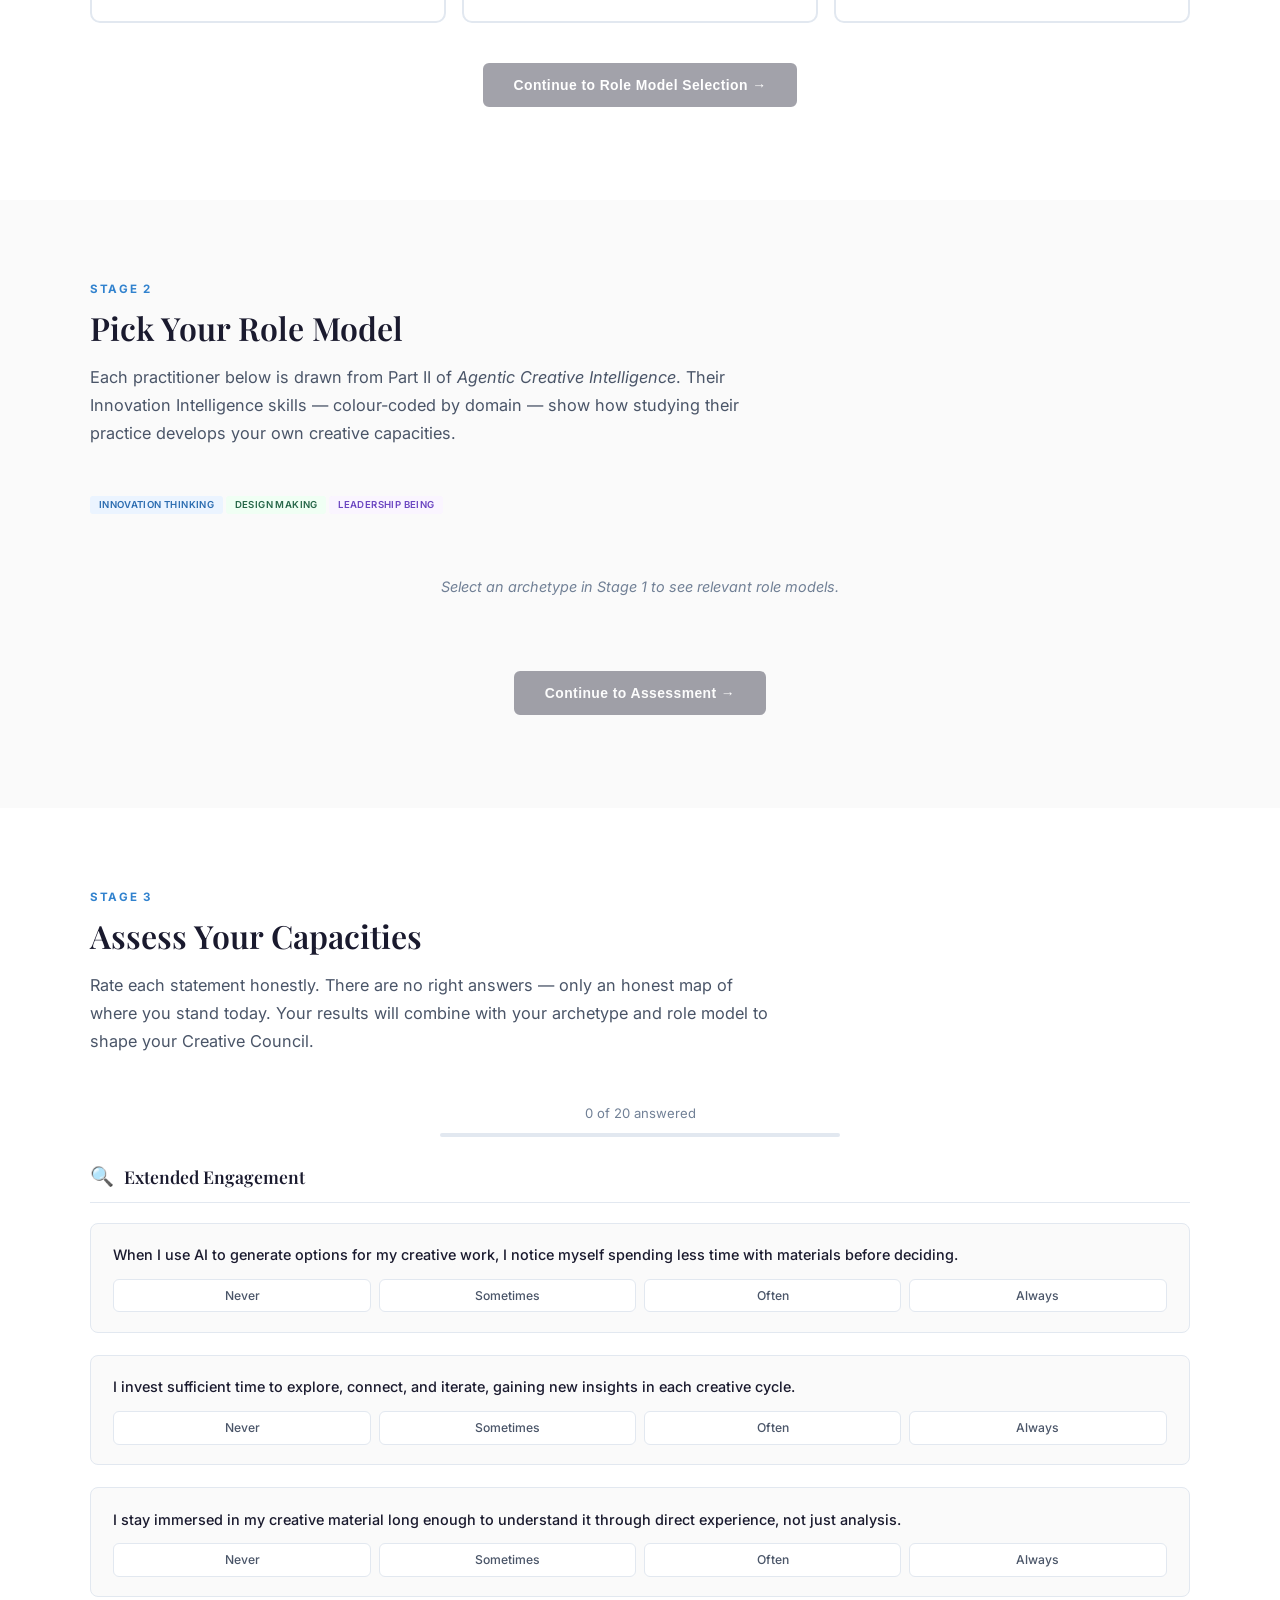
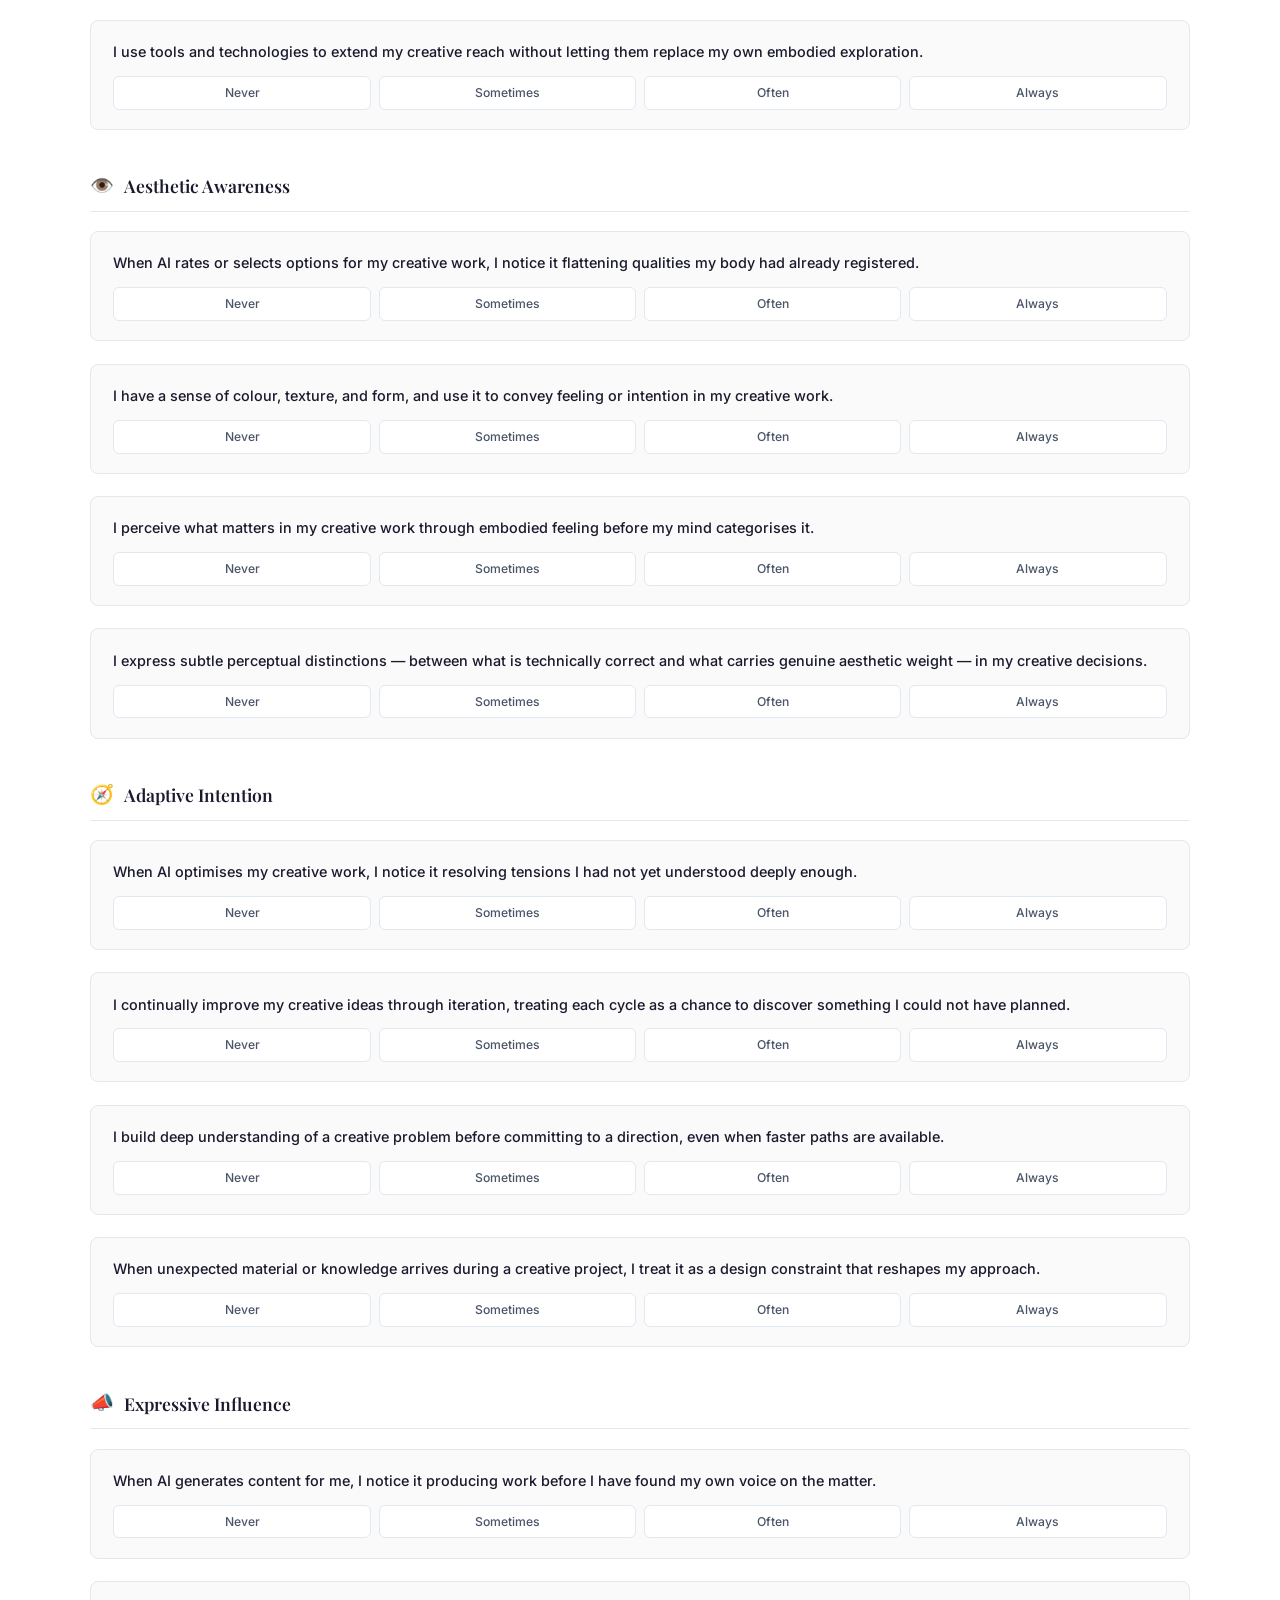
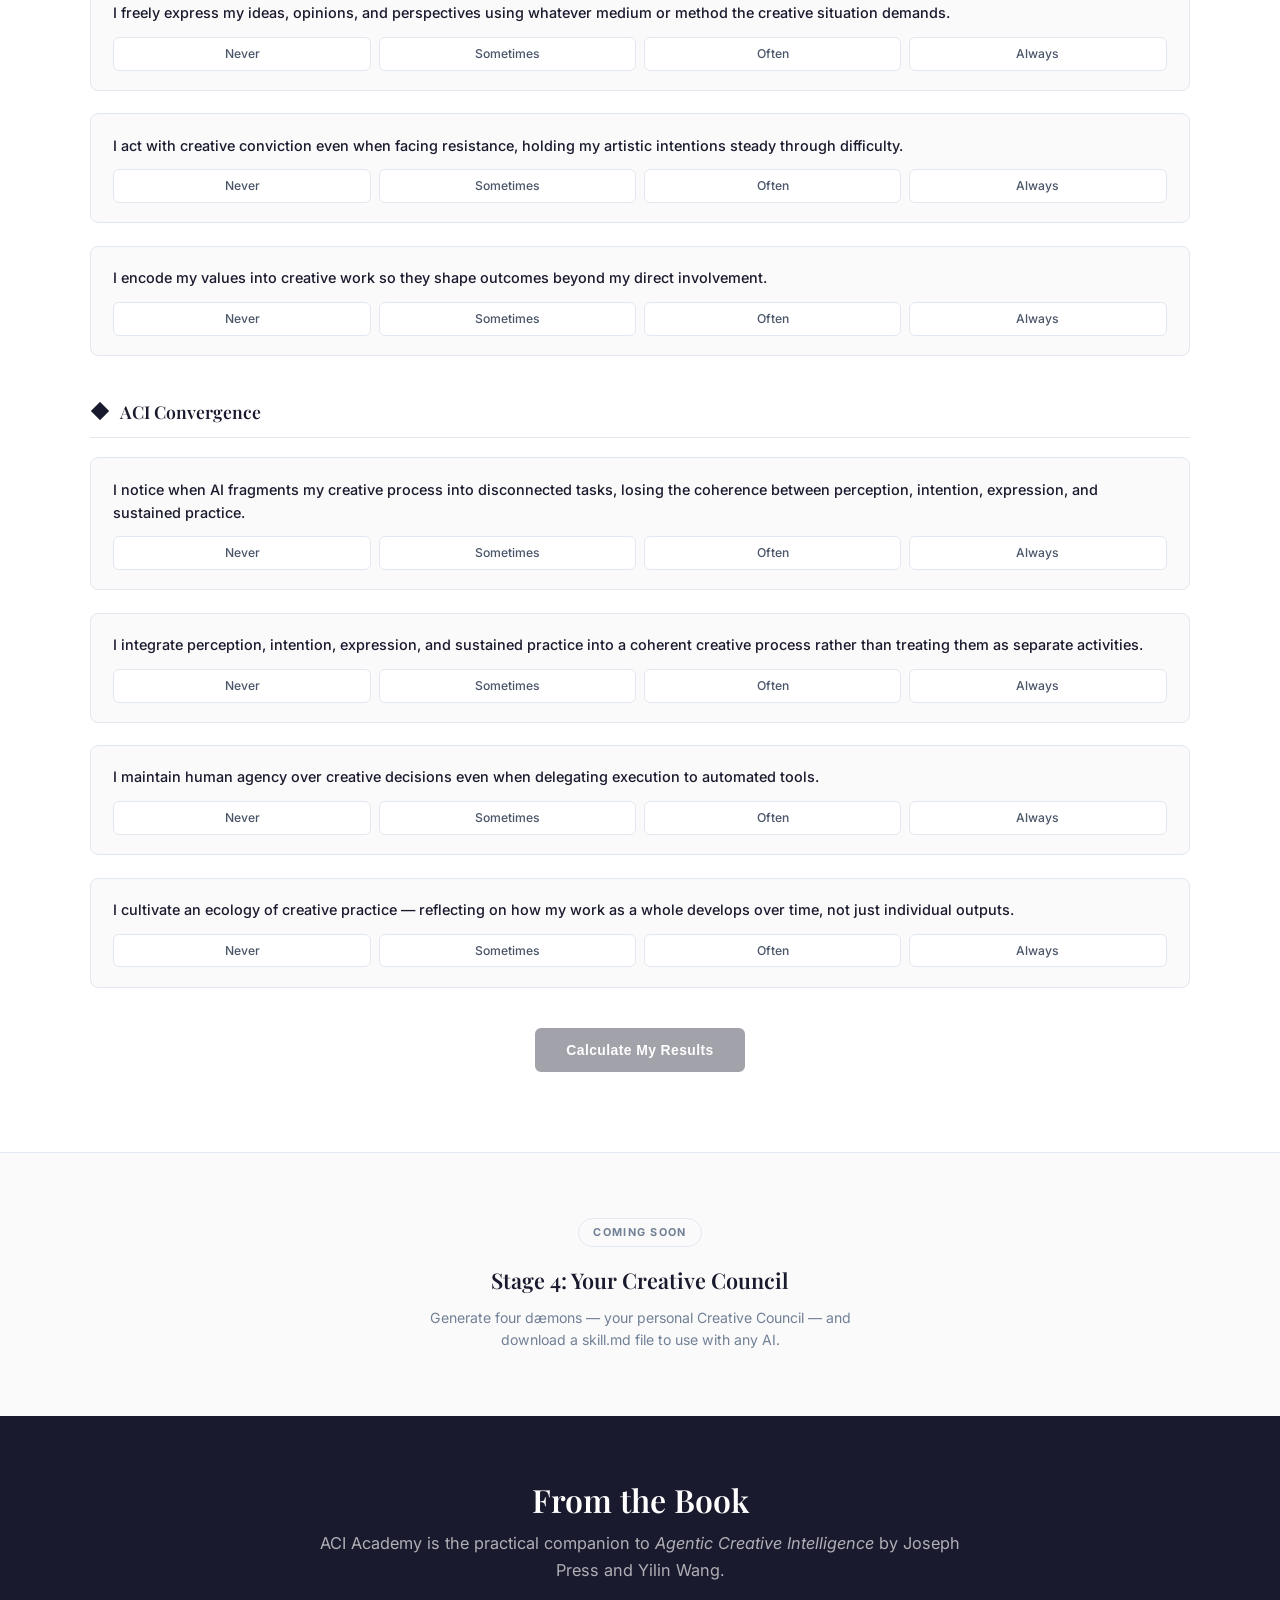
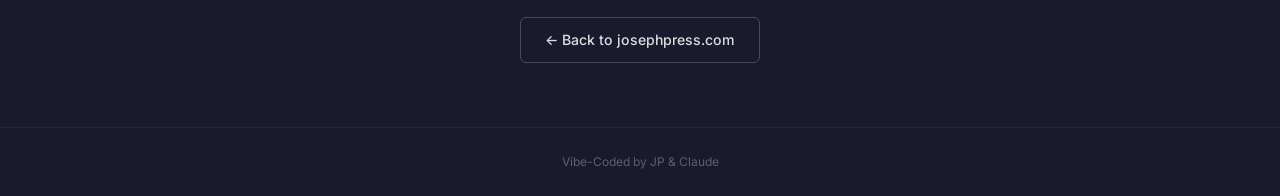
==== commit a9949b03: "update" ====
--- a/aci-academy/index.html
+++ b/aci-academy/index.html
@@ -398,6 +398,111 @@
   body.fr span[data-lang="fr"] { display: inline; }
   body.fr span[data-lang="en"] { display: none; }
   body.fr span[data-lang="zh"] { display: none; }
+
+  /* ASSESSMENT */
+  .assessment-section { background: var(--white); }
+  .capacity-group { margin-bottom: 2.5rem; }
+  .capacity-group-header {
+    display: flex; align-items: center; gap: 0.6rem;
+    margin-bottom: 1.2rem; padding-bottom: 0.6rem;
+    border-bottom: 1px solid var(--pale);
+  }
+  .capacity-group-icon { font-size: 1.2rem; }
+  .capacity-group-name {
+    font-family: 'Playfair Display', serif;
+    font-size: 1.1rem; font-weight: 600; color: var(--navy);
+  }
+  .assessment-question {
+    margin-bottom: 1.4rem; padding: 1.2rem 1.4rem;
+    border: 1px solid var(--pale); border-radius: 8px;
+    background: var(--bg); transition: border-color 0.2s;
+  }
+  .assessment-question:hover { border-color: #b0c4de; }
+  .assessment-question.answered { border-color: var(--accent); background: #f7fafd; }
+  .question-text {
+    font-size: 0.9rem; color: var(--navy); line-height: 1.6;
+    margin-bottom: 0.8rem; font-weight: 500;
+  }
+  .likert-scale {
+    display: flex; gap: 0.5rem; flex-wrap: wrap;
+  }
+  .likert-option {
+    flex: 1; min-width: 80px; padding: 0.5rem 0.4rem;
+    border: 1px solid var(--pale); border-radius: 6px;
+    background: var(--white); text-align: center; cursor: pointer;
+    font-size: 0.76rem; font-weight: 500; color: var(--medium);
+    transition: all 0.2s; font-family: inherit;
+    line-height: 1.3;
+  }
+  .likert-option:hover { border-color: var(--accent); color: var(--navy); }
+  .likert-option.selected {
+    border-color: var(--accent); background: var(--accent);
+    color: var(--white); font-weight: 600;
+  }
+  .assessment-progress {
+    font-size: 0.82rem; color: var(--light); text-align: center;
+    margin-bottom: 1.5rem;
+  }
+  .progress-bar-track {
+    width: 100%; max-width: 400px; height: 4px;
+    background: var(--pale); border-radius: 2px;
+    margin: 0.5rem auto 0; overflow: hidden;
+  }
+  .progress-bar-fill {
+    height: 100%; background: var(--accent);
+    border-radius: 2px; transition: width 0.3s ease;
+    width: 0%;
+  }
+  .calculate-area { text-align: center; margin-top: 2rem; }
+
+  /* RESULTS */
+  .results-panel {
+    display: none; margin-top: 3rem;
+    border: 1px solid var(--pale); border-radius: 12px;
+    padding: 2.5rem 2rem; background: var(--bg);
+  }
+  .results-panel.visible { display: block; }
+  .results-title {
+    font-family: 'Playfair Display', serif;
+    font-size: 1.4rem; font-weight: 600; color: var(--navy);
+    text-align: center; margin-bottom: 0.4rem;
+  }
+  .results-subtitle {
+    font-size: 0.88rem; color: var(--light); text-align: center;
+    margin-bottom: 2rem;
+  }
+  .radar-container {
+    display: flex; justify-content: center; margin-bottom: 2rem;
+  }
+  .radar-container svg { max-width: 100%; height: auto; }
+  .score-grid {
+    display: grid; grid-template-columns: repeat(5, 1fr); gap: 0.8rem;
+    margin-bottom: 2rem;
+  }
+  .score-card {
+    text-align: center; padding: 1rem 0.5rem;
+    border: 1px solid var(--pale); border-radius: 8px;
+    background: var(--white);
+  }
+  .score-card .score-icon { font-size: 1.1rem; margin-bottom: 0.3rem; }
+  .score-card .score-value {
+    font-family: 'Playfair Display', serif;
+    font-size: 1.5rem; font-weight: 700; color: var(--accent);
+    margin-bottom: 0.2rem;
+  }
+  .score-card .score-label {
+    font-size: 0.7rem; font-weight: 600; color: var(--medium);
+    text-transform: uppercase; letter-spacing: 0.04em;
+  }
+  .results-narrative {
+    font-size: 0.92rem; color: var(--medium); line-height: 1.7;
+    max-width: 680px; margin: 0 auto 2rem; text-align: center;
+  }
+  @media (max-width: 768px) {
+    .score-grid { grid-template-columns: repeat(2, 1fr); }
+    .likert-scale { gap: 0.3rem; }
+    .likert-option { min-width: 60px; font-size: 0.7rem; padding: 0.45rem 0.3rem; }
+  }
 </style>
 </head>
 <body>
@@ -1133,24 +1238,71 @@
   </div>
 </section>
 
-<!-- STAGE 3 PLACEHOLDER -->
-<div id="assessment" class="coming-soon-section">
-  <div class="coming-soon-badge">
-    <span data-lang="en">Coming Soon</span>
-    <span data-lang="fr">Bient&ocirc;t</span>
-    <span data-lang="zh">即将推出</span>
+<!-- STAGE 3: ACI ASSESSMENT -->
+<section id="assessment" class="assessment-section">
+  <div class="container">
+    <div class="section-label">
+      <span data-lang="en">Stage 3</span>
+      <span data-lang="fr">&Eacute;tape 3</span>
+      <span data-lang="zh">第三阶段</span>
+    </div>
+    <h2 class="section-title">
+      <span data-lang="en">Assess Your Capacities</span>
+      <span data-lang="fr">&Eacute;valuez vos capacit&eacute;s</span>
+      <span data-lang="zh">评估您的能力</span>
+    </h2>
+    <p class="section-intro">
+      <span data-lang="en">Rate each statement honestly. There are no right answers — only an honest map of where you stand today. Your results will combine with your archetype and role model to shape your Creative Council.</span>
+      <span data-lang="fr">&Eacute;valuez chaque &eacute;nonc&eacute; honn&ecirc;tement. Il n'y a pas de bonnes r&eacute;ponses — seulement une carte honn&ecirc;te de votre situation actuelle. Vos r&eacute;sultats se combineront avec votre arch&eacute;type et mod&egrave;le pour fa&ccedil;onner votre Conseil Cr&eacute;atif.</span>
+      <span data-lang="zh">请诚实评价每个陈述。没有正确答案——只有对您当前状态的真实描绘。您的结果将与原型和榜样结合，塑造您的创意理事会。</span>
+    </p>
+
+    <div class="assessment-progress" id="assessmentProgress">
+      <span data-lang="en"><span id="answeredCount">0</span> of 20 answered</span>
+      <span data-lang="fr"><span id="answeredCountFr">0</span> sur 20 r&eacute;pondu</span>
+      <span data-lang="zh">已回答 <span id="answeredCountZh">0</span> / 20</span>
+      <div class="progress-bar-track"><div class="progress-bar-fill" id="progressFill"></div></div>
+    </div>
+
+    <div id="questionContainer"></div>
+
+    <!-- CALCULATE -->
+    <div class="calculate-area">
+      <button class="btn btn-primary" id="calculateBtn" disabled onclick="calculateResults()">
+        <span data-lang="en">Calculate My Results</span>
+        <span data-lang="fr">Calculer mes r&eacute;sultats</span>
+        <span data-lang="zh">计算我的结果</span>
+      </button>
+    </div>
+
+    <!-- RESULTS -->
+    <div class="results-panel" id="resultsPanel">
+      <h3 class="results-title">
+        <span data-lang="en">Your Capacity Profile</span>
+        <span data-lang="fr">Votre profil de capacit&eacute;s</span>
+        <span data-lang="zh">您的能力档案</span>
+      </h3>
+      <p class="results-subtitle" id="resultsSubtitle"></p>
+
+      <div class="radar-container">
+        <svg id="radarChart" viewBox="0 0 400 400" width="380" height="380"></svg>
+      </div>
+
+      <div class="score-grid" id="scoreGrid"></div>
+
+      <div class="results-narrative" id="resultsNarrative"></div>
+
+      <div class="proceed-area">
+        <button class="btn btn-primary" onclick="document.getElementById('council').scrollIntoView({behavior:'smooth'})">
+          <span data-lang="en">Continue to Creative Council →</span>
+          <span data-lang="fr">Continuer vers le Conseil Cr&eacute;atif →</span>
+          <span data-lang="zh">继续创建创意理事会 →</span>
+        </button>
+      </div>
+    </div>
+
   </div>
-  <div class="coming-soon-title">
-    <span data-lang="en">Stage 3: ACI Assessment</span>
-    <span data-lang="fr">&Eacute;tape 3 : &Eacute;valuation ACI</span>
-    <span data-lang="zh">第三阶段：ACI 评估</span>
-  </div>
-  <div class="coming-soon-desc">
-    <span data-lang="en">20 questions across five capacities. See your strengths and gaps on a radar chart.</span>
-    <span data-lang="fr">20 questions &agrave; travers cinq capacit&eacute;s. Visualisez vos forces et lacunes.</span>
-    <span data-lang="zh">五种能力的20个问题。通过雷达图查看您的优势与差距。</span>
-  </div>
-</div>
+</section>
 
 <!-- STAGE 4 PLACEHOLDER -->
 <div id="council" class="coming-soon-section">
@@ -1213,6 +1365,7 @@
     document.getElementById('proceedBtn').disabled = false;
     document.getElementById('selectionLabel').textContent = 'Selected: ' + (archetypeNames[archetype] || archetype);
     filterRoleModels(archetype);
+    renderQuestions();
   }
 
   function filterRoleModels(archetype) {
@@ -1269,6 +1422,7 @@
   // On load: hide all role model cards, show empty prompt
   document.addEventListener('DOMContentLoaded', function() {
     document.querySelectorAll('.rolemodel-card').forEach(c => c.classList.add('hidden'));
+    renderQuestions();
   });
 
   // Language toggle
@@ -1278,6 +1432,7 @@
       btn.classList.toggle('active', btn.getAttribute('data-lang-btn') === lang);
     });
     document.documentElement.lang = lang === 'zh' ? 'zh-CN' : lang === 'fr' ? 'fr' : 'en';
+    if (document.getElementById('questionContainer') && document.getElementById('questionContainer').innerHTML !== '') renderQuestions();
   }
 
   // Nav scroll shadow
@@ -1289,6 +1444,826 @@
   document.querySelectorAll('.nav-links a').forEach(a => {
     a.addEventListener('click', () => document.getElementById('navLinks').classList.remove('open'));
   });
+
+  /* ── STAGE 3: ASSESSMENT ── */
+  const questionBank = {
+    ee: {
+      name: { en: 'Extended Engagement', fr: 'Engagement \u00C9tendu', zh: '\u5EF6\u5C55\u53C2\u4E0E' },
+      icon: '\uD83D\uDD0D',
+      questions: [
+        { // Q1: AI Awareness
+          creative: {
+            en: 'When I use AI to generate options for my creative work, I notice myself spending less time with materials before deciding.',
+            fr: 'Quand j\u2019utilise l\u2019IA pour g\u00E9n\u00E9rer des options pour mon travail cr\u00E9atif, je remarque que je passe moins de temps avec les mat\u00E9riaux avant de d\u00E9cider.',
+            zh: '\u5F53\u6211\u4F7F\u7528AI\u4E3A\u521B\u4F5C\u751F\u6210\u9009\u9879\u65F6\uFF0C\u6211\u6CE8\u610F\u5230\u81EA\u5DF1\u5728\u505A\u51B3\u5B9A\u524D\u82B1\u5728\u6750\u6599\u4E0A\u7684\u65F6\u95F4\u51CF\u5C11\u4E86\u3002'
+          },
+          innovator: {
+            en: 'When I prototype with AI assistance, I notice myself testing fewer physical iterations before committing to a direction.',
+            fr: 'Quand je prototype avec l\u2019aide de l\u2019IA, je remarque que je teste moins d\u2019it\u00E9rations physiques avant de m\u2019engager dans une direction.',
+            zh: '\u5F53\u6211\u5728AI\u8F85\u52A9\u4E0B\u8FDB\u884C\u539F\u578B\u8BBE\u8BA1\u65F6\uFF0C\u6211\u6CE8\u610F\u5230\u81EA\u5DF1\u5728\u786E\u5B9A\u65B9\u5411\u524D\u6D4B\u8BD5\u7684\u7269\u7406\u8FED\u4EE3\u6B21\u6570\u51CF\u5C11\u4E86\u3002'
+          },
+          educator: {
+            en: 'When I use AI to prepare learning materials, I notice myself spending less time understanding the learner\u2019s starting point.',
+            fr: 'Quand j\u2019utilise l\u2019IA pour pr\u00E9parer du mat\u00E9riel p\u00E9dagogique, je remarque que je passe moins de temps \u00E0 comprendre le point de d\u00E9part de l\u2019apprenant.',
+            zh: '\u5F53\u6211\u4F7F\u7528AI\u51C6\u5907\u5B66\u4E60\u6750\u6599\u65F6\uFF0C\u6211\u6CE8\u610F\u5230\u81EA\u5DF1\u82B1\u5728\u7406\u89E3\u5B66\u4E60\u8005\u8D77\u70B9\u4E0A\u7684\u65F6\u95F4\u51CF\u5C11\u4E86\u3002'
+          },
+          changemaker: {
+            en: 'When I use AI to draft advocacy or policy materials, I notice myself spending less time in the communities I am working with.',
+            fr: 'Quand j\u2019utilise l\u2019IA pour r\u00E9diger des documents de plaidoyer, je remarque que je passe moins de temps dans les communaut\u00E9s concern\u00E9es.',
+            zh: '\u5F53\u6211\u4F7F\u7528AI\u8D77\u8349\u5021\u5BFC\u6216\u653F\u7B56\u6750\u6599\u65F6\uFF0C\u6211\u6CE8\u610F\u5230\u81EA\u5DF1\u82B1\u5728\u76F8\u5173\u793E\u533A\u7684\u65F6\u95F4\u51CF\u5C11\u4E86\u3002'
+          },
+          leader: {
+            en: 'When I use AI to coordinate my team\u2019s work, I notice myself spending less time understanding each contributor\u2019s creative process.',
+            fr: 'Quand j\u2019utilise l\u2019IA pour coordonner le travail de mon \u00E9quipe, je remarque que je passe moins de temps \u00E0 comprendre le processus cr\u00E9atif de chaque contributeur.',
+            zh: '\u5F53\u6211\u4F7F\u7528AI\u534F\u8C03\u56E2\u961F\u5DE5\u4F5C\u65F6\uFF0C\u6211\u6CE8\u610F\u5230\u81EA\u5DF1\u82B1\u5728\u7406\u89E3\u6BCF\u4F4D\u8D21\u732E\u8005\u521B\u4F5C\u8FC7\u7A0B\u4E0A\u7684\u65F6\u95F4\u51CF\u5C11\u4E86\u3002'
+          }
+        },
+        { // Q2: Skill Baseline
+          creative: {
+            en: 'I invest sufficient time to explore, connect, and iterate, gaining new insights in each creative cycle.',
+            fr: 'J\u2019investis suffisamment de temps pour explorer, connecter et it\u00E9rer, acquérant de nouvelles perspectives \u00E0 chaque cycle cr\u00E9atif.',
+            zh: '\u6211\u6295\u5165\u8DB3\u591F\u7684\u65F6\u95F4\u53BB\u63A2\u7D22\u3001\u8FDE\u63A5\u548C\u8FED\u4EE3\uFF0C\u5728\u6BCF\u4E2A\u521B\u4F5C\u5468\u671F\u4E2D\u83B7\u5F97\u65B0\u7684\u6D1E\u5BDF\u3002'
+          },
+          innovator: {
+            en: 'I invest sufficient time to test, build, and refine prototypes, gaining new technical insights in each iteration.',
+            fr: 'J\u2019investis suffisamment de temps pour tester, construire et affiner des prototypes, gagnant de nouvelles perspectives techniques \u00E0 chaque it\u00E9ration.',
+            zh: '\u6211\u6295\u5165\u8DB3\u591F\u7684\u65F6\u95F4\u6D4B\u8BD5\u3001\u6784\u5EFA\u548C\u5B8C\u5584\u539F\u578B\uFF0C\u5728\u6BCF\u6B21\u8FED\u4EE3\u4E2D\u83B7\u5F97\u65B0\u7684\u6280\u672F\u6D1E\u5BDF\u3002'
+          },
+          educator: {
+            en: 'I invest sufficient time to observe, understand, and respond to learners, gaining new pedagogical insights in each cycle.',
+            fr: 'J\u2019investis suffisamment de temps pour observer, comprendre et r\u00E9pondre aux apprenants, gagnant de nouvelles perspectives p\u00E9dagogiques \u00E0 chaque cycle.',
+            zh: '\u6211\u6295\u5165\u8DB3\u591F\u7684\u65F6\u95F4\u89C2\u5BDF\u3001\u7406\u89E3\u548C\u56DE\u5E94\u5B66\u4E60\u8005\uFF0C\u5728\u6BCF\u4E2A\u5468\u671F\u4E2D\u83B7\u5F97\u65B0\u7684\u6559\u5B66\u6D1E\u5BDF\u3002'
+          },
+          changemaker: {
+            en: 'I invest sufficient time to engage, listen, and build trust within communities, gaining new insights with each sustained interaction.',
+            fr: 'J\u2019investis suffisamment de temps pour m\u2019engager, \u00E9couter et \u00E9tablir la confiance au sein des communaut\u00E9s, gagnant de nouvelles perspectives \u00E0 chaque interaction soutenue.',
+            zh: '\u6211\u6295\u5165\u8DB3\u591F\u7684\u65F6\u95F4\u53C2\u4E0E\u3001\u503E\u542C\u548C\u5728\u793E\u533A\u5185\u5EFA\u7ACB\u4FE1\u4EFB\uFF0C\u5728\u6BCF\u6B21\u6301\u7EED\u4E92\u52A8\u4E2D\u83B7\u5F97\u65B0\u7684\u6D1E\u5BDF\u3002'
+          },
+          leader: {
+            en: 'I invest sufficient time to understand each team member\u2019s process, gaining new insights into how the group\u2019s creative ecology functions.',
+            fr: 'J\u2019investis suffisamment de temps pour comprendre le processus de chaque membre, gagnant de nouvelles perspectives sur le fonctionnement de l\u2019\u00E9cologie cr\u00E9ative du groupe.',
+            zh: '\u6211\u6295\u5165\u8DB3\u591F\u7684\u65F6\u95F4\u7406\u89E3\u6BCF\u4F4D\u56E2\u961F\u6210\u5458\u7684\u8FC7\u7A0B\uFF0C\u4ECE\u4E2D\u83B7\u5F97\u5BF9\u56E2\u961F\u521B\u9020\u751F\u6001\u8FD0\u4F5C\u7684\u65B0\u6D1E\u5BDF\u3002'
+          }
+        },
+        { // Q3: Yin — Engagement (depth, immersion)
+          creative: {
+            en: 'I stay immersed in my creative material long enough to understand it through direct experience, not just analysis.',
+            fr: 'Je reste immerg\u00E9 dans mon mat\u00E9riau cr\u00E9atif assez longtemps pour le comprendre par l\u2019exp\u00E9rience directe, pas seulement l\u2019analyse.',
+            zh: '\u6211\u5728\u521B\u4F5C\u6750\u6599\u4E2D\u6C89\u6D78\u8DB3\u591F\u4E45\uFF0C\u901A\u8FC7\u76F4\u63A5\u4F53\u9A8C\u800C\u975E\u4EC5\u4EC5\u5206\u6790\u6765\u7406\u89E3\u5B83\u3002'
+          },
+          innovator: {
+            en: 'I stay immersed in a technical problem long enough to understand its deep structure, not just its surface symptoms.',
+            fr: 'Je reste immerg\u00E9 dans un probl\u00E8me technique assez longtemps pour comprendre sa structure profonde, pas seulement ses sympt\u00F4mes de surface.',
+            zh: '\u6211\u5728\u6280\u672F\u95EE\u9898\u4E2D\u6C89\u6D78\u8DB3\u591F\u4E45\uFF0C\u4EE5\u7406\u89E3\u5176\u6DF1\u5C42\u7ED3\u6784\uFF0C\u800C\u4E0D\u4EC5\u4EC5\u662F\u8868\u9762\u75C7\u72B6\u3002'
+          },
+          educator: {
+            en: 'I stay immersed in a learning challenge long enough to understand its roots, not just its visible symptoms in the classroom.',
+            fr: 'Je reste immerg\u00E9 dans un d\u00E9fi d\u2019apprentissage assez longtemps pour comprendre ses racines, pas seulement ses sympt\u00F4mes visibles en classe.',
+            zh: '\u6211\u5728\u5B66\u4E60\u6311\u6218\u4E2D\u6C89\u6D78\u8DB3\u591F\u4E45\uFF0C\u4EE5\u7406\u89E3\u5176\u6839\u6E90\uFF0C\u800C\u4E0D\u4EC5\u4EC5\u662F\u8BFE\u5802\u4E2D\u7684\u53EF\u89C1\u75C7\u72B6\u3002'
+          },
+          changemaker: {
+            en: 'I stay immersed in a community\u2019s lived experience long enough to understand it from within, not just from external data.',
+            fr: 'Je reste immerg\u00E9 dans l\u2019exp\u00E9rience v\u00E9cue d\u2019une communaut\u00E9 assez longtemps pour la comprendre de l\u2019int\u00E9rieur, pas seulement \u00E0 partir de donn\u00E9es externes.',
+            zh: '\u6211\u5728\u793E\u533A\u7684\u751F\u6D3B\u4F53\u9A8C\u4E2D\u6C89\u6D78\u8DB3\u591F\u4E45\uFF0C\u4ECE\u5185\u90E8\u7406\u89E3\u5B83\uFF0C\u800C\u4E0D\u4EC5\u4EC5\u4F9D\u8D56\u5916\u90E8\u6570\u636E\u3002'
+          },
+          leader: {
+            en: 'I stay immersed in my team\u2019s working dynamics long enough to understand the creative tensions, not just the deliverables.',
+            fr: 'Je reste immerg\u00E9 dans les dynamiques de travail de mon \u00E9quipe assez longtemps pour comprendre les tensions cr\u00E9atives, pas seulement les livrables.',
+            zh: '\u6211\u5728\u56E2\u961F\u7684\u5DE5\u4F5C\u52A8\u6001\u4E2D\u6C89\u6D78\u8DB3\u591F\u4E45\uFF0C\u4EE5\u7406\u89E3\u521B\u9020\u6027\u5F20\u529B\uFF0C\u800C\u4E0D\u4EC5\u4EC5\u662F\u4EA4\u4ED8\u7269\u3002'
+          }
+        },
+        { // Q4: Yang — Extension (reach, tools)
+          creative: {
+            en: 'I use tools and technologies to extend my creative reach without letting them replace my own embodied exploration.',
+            fr: 'J\u2019utilise des outils et technologies pour \u00E9tendre ma port\u00E9e cr\u00E9ative sans les laisser remplacer ma propre exploration corporelle.',
+            zh: '\u6211\u4F7F\u7528\u5DE5\u5177\u548C\u6280\u672F\u6765\u6269\u5C55\u521B\u9020\u529B\u8303\u56F4\uFF0C\u540C\u65F6\u4E0D\u8BA9\u5B83\u4EEC\u53D6\u4EE3\u6211\u81EA\u5DF1\u7684\u5177\u8EAB\u63A2\u7D22\u3002'
+          },
+          innovator: {
+            en: 'I leverage new technologies to extend my innovation reach without letting them shortcut the learning that comes from hands-on building.',
+            fr: 'J\u2019exploite de nouvelles technologies pour \u00E9tendre ma port\u00E9e d\u2019innovation sans les laisser court-circuiter l\u2019apprentissage de la construction pratique.',
+            zh: '\u6211\u5229\u7528\u65B0\u6280\u672F\u6269\u5C55\u521B\u65B0\u8303\u56F4\uFF0C\u540C\u65F6\u4E0D\u8BA9\u5B83\u4EEC\u8DF3\u8FC7\u52A8\u624B\u6784\u5EFA\u5E26\u6765\u7684\u5B66\u4E60\u3002'
+          },
+          educator: {
+            en: 'I use educational technologies to extend my teaching reach without letting them replace the relational depth of learning.',
+            fr: 'J\u2019utilise les technologies \u00E9ducatives pour \u00E9tendre ma port\u00E9e p\u00E9dagogique sans les laisser remplacer la profondeur relationnelle de l\u2019apprentissage.',
+            zh: '\u6211\u4F7F\u7528\u6559\u80B2\u6280\u672F\u6269\u5C55\u6559\u5B66\u8303\u56F4\uFF0C\u540C\u65F6\u4E0D\u8BA9\u5B83\u4EEC\u53D6\u4EE3\u5B66\u4E60\u7684\u5173\u7CFB\u6DF1\u5EA6\u3002'
+          },
+          changemaker: {
+            en: 'I use platforms and networks to extend my influence without letting them replace the trust built through sustained community presence.',
+            fr: 'J\u2019utilise des plateformes et r\u00E9seaux pour \u00E9tendre mon influence sans les laisser remplacer la confiance construite par une pr\u00E9sence communautaire soutenue.',
+            zh: '\u6211\u4F7F\u7528\u5E73\u53F0\u548C\u7F51\u7EDC\u6269\u5C55\u5F71\u54CD\u529B\uFF0C\u540C\u65F6\u4E0D\u8BA9\u5B83\u4EEC\u53D6\u4EE3\u901A\u8FC7\u6301\u7EED\u793E\u533A\u5B58\u5728\u5EFA\u7ACB\u7684\u4FE1\u4EFB\u3002'
+          },
+          leader: {
+            en: 'I use coordination tools to extend my organisational reach without letting them replace my direct understanding of each contributor\u2019s work.',
+            fr: 'J\u2019utilise des outils de coordination pour \u00E9tendre ma port\u00E9e organisationnelle sans les laisser remplacer ma compr\u00E9hension directe du travail de chaque contributeur.',
+            zh: '\u6211\u4F7F\u7528\u534F\u8C03\u5DE5\u5177\u6269\u5C55\u7EC4\u7EC7\u8303\u56F4\uFF0C\u540C\u65F6\u4E0D\u8BA9\u5B83\u4EEC\u53D6\u4EE3\u6211\u5BF9\u6BCF\u4F4D\u8D21\u732E\u8005\u5DE5\u4F5C\u7684\u76F4\u63A5\u7406\u89E3\u3002'
+          }
+        }
+      ]
+    },
+    aa: {
+      name: { en: 'Aesthetic Awareness', fr: 'Conscience Esth\u00E9tique', zh: '\u5BA1\u7F8E\u610F\u8BC6' },
+      icon: '\uD83D\uDC41\uFE0F',
+      questions: [
+        { // Q5: AI Awareness
+          creative: {
+            en: 'When AI rates or selects options for my creative work, I notice it flattening qualities my body had already registered.',
+            fr: 'Quand l\u2019IA \u00E9value ou s\u00E9lectionne des options pour mon travail cr\u00E9atif, je remarque qu\u2019elle aplatit des qualit\u00E9s que mon corps avait d\u00E9j\u00E0 enregistr\u00E9es.',
+            zh: '\u5F53AI\u4E3A\u6211\u7684\u521B\u4F5C\u8BC4\u4F30\u6216\u7B5B\u9009\u9009\u9879\u65F6\uFF0C\u6211\u6CE8\u610F\u5230\u5B83\u62B9\u5E73\u4E86\u6211\u8EAB\u4F53\u5DF2\u7ECF\u611F\u77E5\u5230\u7684\u7279\u8D28\u3002'
+          },
+          innovator: {
+            en: 'When AI evaluates design options, I notice it missing sensory qualities that my hands or eyes had already detected.',
+            fr: 'Quand l\u2019IA \u00E9value des options de conception, je remarque qu\u2019elle manque des qualit\u00E9s sensorielles que mes mains ou yeux avaient d\u00E9j\u00E0 d\u00E9tect\u00E9es.',
+            zh: '\u5F53AI\u8BC4\u4F30\u8BBE\u8BA1\u9009\u9879\u65F6\uFF0C\u6211\u6CE8\u610F\u5230\u5B83\u9057\u6F0F\u4E86\u6211\u7684\u53CC\u624B\u6216\u773C\u775B\u5DF2\u7ECF\u5BDF\u89C9\u7684\u611F\u5B98\u7279\u8D28\u3002'
+          },
+          educator: {
+            en: 'When AI assesses learner work, I notice it missing the felt qualities that signal genuine engagement or understanding.',
+            fr: 'Quand l\u2019IA \u00E9value le travail des apprenants, je remarque qu\u2019elle manque les qualit\u00E9s ressenties qui signalent un engagement ou une compr\u00E9hension authentique.',
+            zh: '\u5F53AI\u8BC4\u4F30\u5B66\u4E60\u8005\u4F5C\u54C1\u65F6\uFF0C\u6211\u6CE8\u610F\u5230\u5B83\u9057\u6F0F\u4E86\u90A3\u4E9B\u8868\u660E\u771F\u6B63\u53C2\u4E0E\u6216\u7406\u89E3\u7684\u611F\u89C9\u7279\u8D28\u3002'
+          },
+          changemaker: {
+            en: 'When AI analyses community sentiment, I notice it missing the embodied signals — tone, energy, presence — that reveal what people actually feel.',
+            fr: 'Quand l\u2019IA analyse le sentiment communautaire, je remarque qu\u2019elle manque les signaux corporels — ton, \u00E9nergie, pr\u00E9sence — qui r\u00E9v\u00E8lent ce que les gens ressentent vraiment.',
+            zh: '\u5F53AI\u5206\u6790\u793E\u533A\u60C5\u7EEA\u65F6\uFF0C\u6211\u6CE8\u610F\u5230\u5B83\u9057\u6F0F\u4E86\u8EAB\u4F53\u4FE1\u53F7\u2014\u2014\u8BED\u6C14\u3001\u80FD\u91CF\u3001\u5B58\u5728\u611F\u2014\u2014\u8FD9\u4E9B\u63ED\u793A\u4E86\u4EBA\u4EEC\u7684\u771F\u5B9E\u611F\u53D7\u3002'
+          },
+          leader: {
+            en: 'When AI summarises team dynamics, I notice it missing the interpersonal qualities — tension, energy, trust — my presence in the room had detected.',
+            fr: 'Quand l\u2019IA r\u00E9sume les dynamiques d\u2019\u00E9quipe, je remarque qu\u2019elle manque les qualit\u00E9s interpersonnelles — tension, \u00E9nergie, confiance — que ma pr\u00E9sence avait d\u00E9tect\u00E9es.',
+            zh: '\u5F53AI\u603B\u7ED3\u56E2\u961F\u52A8\u6001\u65F6\uFF0C\u6211\u6CE8\u610F\u5230\u5B83\u9057\u6F0F\u4E86\u6211\u5728\u573A\u65F6\u5BDF\u89C9\u7684\u4EBA\u9645\u7279\u8D28\u2014\u2014\u7D27\u5F20\u3001\u80FD\u91CF\u3001\u4FE1\u4EFB\u3002'
+          }
+        },
+        { // Q6: Skill Baseline
+          creative: {
+            en: 'I have a sense of colour, texture, and form, and use it to convey feeling or intention in my creative work.',
+            fr: 'J\u2019ai le sens de la couleur, de la texture et de la forme, et je l\u2019utilise pour transmettre sentiments ou intentions dans mon travail cr\u00E9atif.',
+            zh: '\u6211\u5BF9\u8272\u5F69\u3001\u8D28\u611F\u548C\u5F62\u5F0F\u6709\u611F\u77E5\u529B\uFF0C\u5E76\u7528\u5B83\u4EEC\u5728\u521B\u4F5C\u4E2D\u4F20\u8FBE\u60C5\u611F\u6216\u610F\u56FE\u3002'
+          },
+          innovator: {
+            en: 'I have a sense of how materials, interfaces, and systems feel to use, and draw on that sense when designing solutions.',
+            fr: 'J\u2019ai le sens de la fa\u00E7on dont les mat\u00E9riaux, interfaces et syst\u00E8mes se ressentent \u00E0 l\u2019usage, et je m\u2019en sers pour concevoir des solutions.',
+            zh: '\u6211\u5BF9\u6750\u6599\u3001\u754C\u9762\u548C\u7CFB\u7EDF\u7684\u4F7F\u7528\u611F\u53D7\u6709\u8BA4\u77E5\uFF0C\u5E76\u5728\u8BBE\u8BA1\u89E3\u51B3\u65B9\u6848\u65F6\u501F\u52A9\u8FD9\u79CD\u611F\u77E5\u3002'
+          },
+          educator: {
+            en: 'I can read a room — sensing energy, attention, and confusion through observation before any assessment confirms it.',
+            fr: 'Je peux lire une salle — percevant l\u2019\u00E9nergie, l\u2019attention et la confusion par l\u2019observation avant qu\u2019une \u00E9valuation ne le confirme.',
+            zh: '\u6211\u80FD\u89C2\u5BDF\u73AF\u5883\u2014\u2014\u901A\u8FC7\u89C2\u5BDF\u611F\u77E5\u80FD\u91CF\u3001\u6CE8\u610F\u529B\u548C\u56F0\u60D1\uFF0C\u5148\u4E8E\u4EFB\u4F55\u8BC4\u4F30\u786E\u8BA4\u3002'
+          },
+          changemaker: {
+            en: 'I can sense the quality of a gathering — distinguishing genuine engagement from performative participation — before any metric confirms it.',
+            fr: 'Je peux sentir la qualit\u00E9 d\u2019un rassemblement — distinguant l\u2019engagement authentique de la participation performative — avant qu\u2019une m\u00E9trique ne le confirme.',
+            zh: '\u6211\u80FD\u611F\u77E5\u805A\u4F1A\u7684\u8D28\u91CF\u2014\u2014\u533A\u5206\u771F\u6B63\u7684\u53C2\u4E0E\u548C\u8868\u6F14\u6027\u53C2\u4E0E\u2014\u2014\u5148\u4E8E\u4EFB\u4F55\u6307\u6807\u786E\u8BA4\u3002'
+          },
+          leader: {
+            en: 'I can sense when a team is creatively alive versus going through the motions, before any productivity metric reveals the difference.',
+            fr: 'Je peux sentir quand une \u00E9quipe est cr\u00E9ativement vivante plut\u00F4t que de suivre les mouvements, avant qu\u2019une m\u00E9trique ne r\u00E9v\u00E8le la diff\u00E9rence.',
+            zh: '\u6211\u80FD\u611F\u77E5\u56E2\u961F\u662F\u5145\u6EE1\u521B\u9020\u6D3B\u529B\u8FD8\u662F\u5728\u8D70\u8FC7\u573A\uFF0C\u5148\u4E8E\u4EFB\u4F55\u751F\u4EA7\u529B\u6307\u6807\u63ED\u793A\u5DEE\u5F02\u3002'
+          }
+        },
+        { // Q7: Yin — Awareness (somatic perception)
+          creative: {
+            en: 'I perceive what matters in my creative work through embodied feeling before my mind categorises it.',
+            fr: 'Je per\u00E7ois ce qui compte dans mon travail cr\u00E9atif par le ressenti corporel avant que mon esprit ne le cat\u00E9gorise.',
+            zh: '\u6211\u901A\u8FC7\u8EAB\u4F53\u611F\u53D7\u611F\u77E5\u521B\u4F5C\u4E2D\u7684\u91CD\u8981\u4E8B\u7269\uFF0C\u5148\u4E8E\u601D\u7EF4\u5BF9\u5176\u5206\u7C7B\u3002'
+          },
+          innovator: {
+            en: 'I perceive when a prototype or system feels wrong through embodied intuition before diagnostic data confirms it.',
+            fr: 'Je per\u00E7ois quand un prototype ou syst\u00E8me ne va pas par l\u2019intuition corporelle avant que les donn\u00E9es diagnostiques ne le confirment.',
+            zh: '\u6211\u901A\u8FC7\u8EAB\u4F53\u76F4\u89C9\u611F\u77E5\u539F\u578B\u6216\u7CFB\u7EDF\u4F55\u65F6\u4E0D\u5BF9\uFF0C\u5148\u4E8E\u8BCA\u65AD\u6570\u636E\u786E\u8BA4\u3002'
+          },
+          educator: {
+            en: 'I perceive when learning has genuinely taken hold through felt observation before assessment scores confirm it.',
+            fr: 'Je per\u00E7ois quand l\u2019apprentissage a v\u00E9ritablement pris racine par l\u2019observation ressentie avant que les notes ne le confirment.',
+            zh: '\u6211\u901A\u8FC7\u611F\u89C9\u89C2\u5BDF\u611F\u77E5\u5B66\u4E60\u4F55\u65F6\u771F\u6B63\u751F\u6839\uFF0C\u5148\u4E8E\u8BC4\u4F30\u5206\u6570\u786E\u8BA4\u3002'
+          },
+          changemaker: {
+            en: 'I perceive the difference between conflict and encounter in a room through felt presence before any data names it.',
+            fr: 'Je per\u00E7ois la diff\u00E9rence entre conflit et rencontre dans une salle par la pr\u00E9sence ressentie avant que les donn\u00E9es ne la nomment.',
+            zh: '\u6211\u901A\u8FC7\u5728\u573A\u611F\u77E5\u5C40\u4E2D\u51B2\u7A81\u4E0E\u76F8\u9047\u7684\u5DEE\u5F02\uFF0C\u5148\u4E8E\u4EFB\u4F55\u6570\u636E\u547D\u540D\u5B83\u3002'
+          },
+          leader: {
+            en: 'I perceive when a team discussion has shifted from productive to performative through felt attention before the minutes record it.',
+            fr: 'Je per\u00E7ois quand une discussion d\u2019\u00E9quipe passe de productive \u00E0 performative par l\u2019attention ressentie avant que le compte-rendu ne le note.',
+            zh: '\u6211\u901A\u8FC7\u611F\u89C9\u6CE8\u610F\u529B\u611F\u77E5\u56E2\u961F\u8BA8\u8BBA\u4F55\u65F6\u4ECE\u6709\u6548\u8F6C\u53D8\u4E3A\u8868\u6F14\u6027\uFF0C\u5148\u4E8E\u4F1A\u8BAE\u8BB0\u5F55\u3002'
+          }
+        },
+        { // Q8: Yang — Aesthetic (expressive form)
+          creative: {
+            en: 'I express subtle perceptual distinctions — between what is technically correct and what carries genuine aesthetic weight — in my creative decisions.',
+            fr: 'J\u2019exprime des distinctions perceptives subtiles — entre ce qui est techniquement correct et ce qui porte un v\u00E9ritable poids esth\u00E9tique — dans mes d\u00E9cisions cr\u00E9atives.',
+            zh: '\u6211\u5728\u521B\u4F5C\u51B3\u7B56\u4E2D\u8868\u8FBE\u5FAE\u5999\u7684\u611F\u77E5\u533A\u5206\u2014\u2014\u533A\u5206\u6280\u672F\u4E0A\u6B63\u786E\u7684\u4E0E\u771F\u6B63\u5177\u6709\u5BA1\u7F8E\u5206\u91CF\u7684\u3002'
+          },
+          innovator: {
+            en: 'I make design decisions based on how something should feel to use, not just how it should function on paper.',
+            fr: 'Je prends des d\u00E9cisions de conception bas\u00E9es sur la sensation d\u2019utilisation, pas seulement le fonctionnement th\u00E9orique.',
+            zh: '\u6211\u57FA\u4E8E\u4F7F\u7528\u611F\u53D7\u800C\u975E\u4EC5\u4EC5\u7EB8\u9762\u529F\u80FD\u6765\u505A\u8BBE\u8BA1\u51B3\u7B56\u3002'
+          },
+          educator: {
+            en: 'I shape learning experiences with attention to their aesthetic qualities — pacing, rhythm, emotional arc — not just their informational content.',
+            fr: 'Je fa\u00E7onne les exp\u00E9riences d\u2019apprentissage en portant attention \u00E0 leurs qualit\u00E9s esth\u00E9tiques — rythme, cadence, arc \u00E9motionnel — pas seulement leur contenu informatif.',
+            zh: '\u6211\u5851\u9020\u5B66\u4E60\u4F53\u9A8C\u65F6\u5173\u6CE8\u5176\u5BA1\u7F8E\u7279\u8D28\u2014\u2014\u8282\u594F\u3001\u97F5\u5F8B\u3001\u60C5\u611F\u5F27\u7EBF\u2014\u2014\u800C\u4E0D\u4EC5\u4EC5\u662F\u4FE1\u606F\u5185\u5BB9\u3002'
+          },
+          changemaker: {
+            en: 'I shape community processes with attention to their felt quality — dignity, belonging, respect — not just their functional outcomes.',
+            fr: 'Je fa\u00E7onne les processus communautaires en portant attention \u00E0 leur qualit\u00E9 ressentie — dignit\u00E9, appartenance, respect — pas seulement leurs r\u00E9sultats fonctionnels.',
+            zh: '\u6211\u5851\u9020\u793E\u533A\u8FC7\u7A0B\u65F6\u5173\u6CE8\u5176\u611F\u53D7\u8D28\u91CF\u2014\u2014\u5C0A\u4E25\u3001\u5F52\u5C5E\u611F\u3001\u5C0A\u91CD\u2014\u2014\u800C\u4E0D\u4EC5\u4EC5\u662F\u529F\u80FD\u6027\u7ED3\u679C\u3002'
+          },
+          leader: {
+            en: 'I shape team culture with attention to its experiential quality — psychological safety, creative energy, mutual respect — not just its productivity.',
+            fr: 'Je fa\u00E7onne la culture d\u2019\u00E9quipe en portant attention \u00E0 sa qualit\u00E9 exp\u00E9rientielle — s\u00E9curit\u00E9 psychologique, \u00E9nergie cr\u00E9ative, respect mutuel — pas seulement sa productivit\u00E9.',
+            zh: '\u6211\u5851\u9020\u56E2\u961F\u6587\u5316\u65F6\u5173\u6CE8\u5176\u4F53\u9A8C\u8D28\u91CF\u2014\u2014\u5FC3\u7406\u5B89\u5168\u611F\u3001\u521B\u9020\u80FD\u91CF\u3001\u76F8\u4E92\u5C0A\u91CD\u2014\u2014\u800C\u4E0D\u4EC5\u4EC5\u662F\u751F\u4EA7\u529B\u3002'
+          }
+        }
+      ]
+    },
+    ai: {
+      name: { en: 'Adaptive Intention', fr: 'Intention Adaptative', zh: '\u9002\u5E94\u6027\u610F\u56FE' },
+      icon: '\uD83E\uDDED',
+      questions: [
+        { // Q9: AI Awareness
+          creative: {
+            en: 'When AI optimises my creative work, I notice it resolving tensions I had not yet understood deeply enough.',
+            fr: 'Quand l\u2019IA optimise mon travail cr\u00E9atif, je remarque qu\u2019elle r\u00E9sout des tensions que je n\u2019avais pas encore comprises assez profond\u00E9ment.',
+            zh: '\u5F53AI\u4F18\u5316\u6211\u7684\u521B\u4F5C\u65F6\uFF0C\u6211\u6CE8\u610F\u5230\u5B83\u89E3\u51B3\u4E86\u6211\u5C1A\u672A\u6DF1\u5165\u7406\u89E3\u7684\u5F20\u529B\u3002'
+          },
+          innovator: {
+            en: 'When AI optimises my designs, I notice it converging on solutions before I have fully explored the problem space.',
+            fr: 'Quand l\u2019IA optimise mes conceptions, je remarque qu\u2019elle converge vers des solutions avant que j\u2019aie pleinement explor\u00E9 l\u2019espace du probl\u00E8me.',
+            zh: '\u5F53AI\u4F18\u5316\u6211\u7684\u8BBE\u8BA1\u65F6\uFF0C\u6211\u6CE8\u610F\u5230\u5B83\u5728\u6211\u5145\u5206\u63A2\u7D22\u95EE\u9898\u7A7A\u95F4\u4E4B\u524D\u5C31\u6536\u655B\u4E86\u89E3\u51B3\u65B9\u6848\u3002'
+          },
+          educator: {
+            en: 'When AI personalises learning paths, I notice it closing down exploration before learners have discovered their own questions.',
+            fr: 'Quand l\u2019IA personnalise les parcours d\u2019apprentissage, je remarque qu\u2019elle ferme l\u2019exploration avant que les apprenants n\u2019aient d\u00E9couvert leurs propres questions.',
+            zh: '\u5F53AI\u4E2A\u6027\u5316\u5B66\u4E60\u8DEF\u5F84\u65F6\uFF0C\u6211\u6CE8\u610F\u5230\u5B83\u5728\u5B66\u4E60\u8005\u53D1\u73B0\u81EA\u5DF1\u7684\u95EE\u9898\u4E4B\u524D\u5C31\u5173\u95ED\u4E86\u63A2\u7D22\u3002'
+          },
+          changemaker: {
+            en: 'When AI proposes policy solutions, I notice it resolving complexity before the affected community has had voice in framing the problem.',
+            fr: 'Quand l\u2019IA propose des solutions politiques, je remarque qu\u2019elle r\u00E9sout la complexit\u00E9 avant que la communaut\u00E9 concern\u00E9e n\u2019ait eu voix au chapitre pour cadrer le probl\u00E8me.',
+            zh: '\u5F53AI\u63D0\u51FA\u653F\u7B56\u89E3\u51B3\u65B9\u6848\u65F6\uFF0C\u6211\u6CE8\u610F\u5230\u5B83\u5728\u53D7\u5F71\u54CD\u793E\u533A\u5BF9\u95EE\u9898\u6846\u67B6\u53D1\u8A00\u4E4B\u524D\u5C31\u89E3\u51B3\u4E86\u590D\u6742\u6027\u3002'
+          },
+          leader: {
+            en: 'When AI recommends team decisions, I notice it optimising for efficiency before the creative tensions have been fully explored.',
+            fr: 'Quand l\u2019IA recommande des d\u00E9cisions d\u2019\u00E9quipe, je remarque qu\u2019elle optimise l\u2019efficacit\u00E9 avant que les tensions cr\u00E9atives n\u2019aient \u00E9t\u00E9 pleinement explor\u00E9es.',
+            zh: '\u5F53AI\u63A8\u8350\u56E2\u961F\u51B3\u7B56\u65F6\uFF0C\u6211\u6CE8\u610F\u5230\u5B83\u5728\u521B\u9020\u6027\u5F20\u529B\u5145\u5206\u63A2\u7D22\u4E4B\u524D\u5C31\u4F18\u5316\u4E86\u6548\u7387\u3002'
+          }
+        },
+        { // Q10: Skill Baseline
+          creative: {
+            en: 'I continually improve my creative ideas through iteration, treating each cycle as a chance to discover something I could not have planned.',
+            fr: 'J\u2019am\u00E9liore continuellement mes id\u00E9es cr\u00E9atives par l\u2019it\u00E9ration, traitant chaque cycle comme une chance de d\u00E9couvrir ce que je n\u2019aurais pu planifier.',
+            zh: '\u6211\u901A\u8FC7\u8FED\u4EE3\u4E0D\u65AD\u6539\u8FDB\u521B\u610E\uFF0C\u5C06\u6BCF\u4E2A\u5468\u671F\u89C6\u4E3A\u53D1\u73B0\u8BA1\u5212\u4E4B\u5916\u4E8B\u7269\u7684\u673A\u4F1A\u3002'
+          },
+          innovator: {
+            en: 'I build ideas to test, experiment, fail, and learn, treating each prototype as a question rather than an answer.',
+            fr: 'Je construis des id\u00E9es pour tester, exp\u00E9rimenter, \u00E9chouer et apprendre, traitant chaque prototype comme une question plut\u00F4t qu\u2019une r\u00E9ponse.',
+            zh: '\u6211\u6784\u5EFA\u60F3\u6CD5\u6765\u6D4B\u8BD5\u3001\u5B9E\u9A8C\u3001\u5931\u8D25\u548C\u5B66\u4E60\uFF0C\u5C06\u6BCF\u4E2A\u539F\u578B\u89C6\u4E3A\u95EE\u9898\u800C\u975E\u7B54\u6848\u3002'
+          },
+          educator: {
+            en: 'I adjust my teaching approach in real time, treating each session as an opportunity to discover what this group of learners actually needs.',
+            fr: 'J\u2019adapte mon approche p\u00E9dagogique en temps r\u00E9el, traitant chaque session comme une opportunit\u00E9 de d\u00E9couvrir ce dont ce groupe d\u2019apprenants a vraiment besoin.',
+            zh: '\u6211\u5B9E\u65F6\u8C03\u6574\u6559\u5B66\u65B9\u6CD5\uFF0C\u5C06\u6BCF\u6B21\u8BFE\u7A0B\u89C6\u4E3A\u53D1\u73B0\u8FD9\u7EC4\u5B66\u4E60\u8005\u5B9E\u9645\u9700\u8981\u7684\u673A\u4F1A\u3002'
+          },
+          changemaker: {
+            en: 'I adapt my approach to systemic change through iterative engagement, treating each community encounter as a chance to reframe the problem.',
+            fr: 'J\u2019adapte mon approche du changement syst\u00E9mique par un engagement it\u00E9ratif, traitant chaque rencontre communautaire comme une chance de recadrer le probl\u00E8me.',
+            zh: '\u6211\u901A\u8FC7\u8FED\u4EE3\u53C2\u4E0E\u8C03\u6574\u7CFB\u7EDF\u6027\u53D8\u9769\u65B9\u6CD5\uFF0C\u5C06\u6BCF\u6B21\u793E\u533A\u76F8\u9047\u89C6\u4E3A\u91CD\u65B0\u6846\u67B6\u95EE\u9898\u7684\u673A\u4F1A\u3002'
+          },
+          leader: {
+            en: 'I adjust my leadership approach based on what the team\u2019s creative process reveals, treating each project phase as an opportunity to learn how the ecology functions.',
+            fr: 'J\u2019adapte mon approche de leadership en fonction de ce que le processus cr\u00E9atif de l\u2019\u00E9quipe r\u00E9v\u00E8le, traitant chaque phase de projet comme une opportunit\u00E9 de comprendre le fonctionnement de l\u2019\u00E9cologie.',
+            zh: '\u6211\u6839\u636E\u56E2\u961F\u521B\u4F5C\u8FC7\u7A0B\u7684\u63ED\u793A\u8C03\u6574\u9886\u5BFC\u65B9\u6CD5\uFF0C\u5C06\u6BCF\u4E2A\u9879\u76EE\u9636\u6BB5\u89C6\u4E3A\u4E86\u89E3\u751F\u6001\u8FD0\u4F5C\u7684\u673A\u4F1A\u3002'
+          }
+        },
+        { // Q11: Yin — Intelligence (earned understanding)
+          creative: {
+            en: 'I build deep understanding of a creative problem before committing to a direction, even when faster paths are available.',
+            fr: 'Je construis une compr\u00E9hension profonde d\u2019un probl\u00E8me cr\u00E9atif avant de m\u2019engager, m\u00EAme quand des voies plus rapides existent.',
+            zh: '\u5373\u4F7F\u6709\u66F4\u5FEB\u7684\u8DEF\u5F84\uFF0C\u6211\u4E5F\u4F1A\u5728\u786E\u5B9A\u65B9\u5411\u524D\u6DF1\u5165\u7406\u89E3\u521B\u4F5C\u95EE\u9898\u3002'
+          },
+          innovator: {
+            en: 'I build deep understanding of a technical problem\u2019s structure before optimising, even when quick fixes are available.',
+            fr: 'Je construis une compr\u00E9hension profonde de la structure d\u2019un probl\u00E8me technique avant d\u2019optimiser, m\u00EAme quand des corrections rapides existent.',
+            zh: '\u5373\u4F7F\u6709\u5FEB\u901F\u4FEE\u590D\uFF0C\u6211\u4E5F\u4F1A\u5728\u4F18\u5316\u524D\u6DF1\u5165\u7406\u89E3\u6280\u672F\u95EE\u9898\u7684\u7ED3\u6784\u3002'
+          },
+          educator: {
+            en: 'I build deep understanding of why learners are struggling before intervening, even when a quick answer would resolve the immediate confusion.',
+            fr: 'Je construis une compr\u00E9hension profonde des difficult\u00E9s des apprenants avant d\u2019intervenir, m\u00EAme quand une r\u00E9ponse rapide r\u00E9soudrait la confusion imm\u00E9diate.',
+            zh: '\u5373\u4F7F\u5FEB\u901F\u56DE\u7B54\u80FD\u89E3\u51B3\u5373\u65F6\u56F0\u60D1\uFF0C\u6211\u4E5F\u4F1A\u5728\u5E72\u9884\u524D\u6DF1\u5165\u7406\u89E3\u5B66\u4E60\u8005\u56F0\u96BE\u7684\u539F\u56E0\u3002'
+          },
+          changemaker: {
+            en: 'I build deep understanding of a community\u2019s situation before proposing solutions, even when urgency pushes for immediate action.',
+            fr: 'Je construis une compr\u00E9hension profonde de la situation d\u2019une communaut\u00E9 avant de proposer des solutions, m\u00EAme quand l\u2019urgence pousse \u00E0 l\u2019action imm\u00E9diate.',
+            zh: '\u5373\u4F7F\u7D27\u8FEB\u6027\u8981\u6C42\u7ACB\u5373\u884C\u52A8\uFF0C\u6211\u4E5F\u4F1A\u5728\u63D0\u51FA\u89E3\u51B3\u65B9\u6848\u524D\u6DF1\u5165\u7406\u89E3\u793E\u533A\u7684\u60C5\u51B5\u3002'
+          },
+          leader: {
+            en: 'I build deep understanding of what my team needs before restructuring, even when organisational pressure demands swift change.',
+            fr: 'Je construis une compr\u00E9hension profonde des besoins de mon \u00E9quipe avant de restructurer, m\u00EAme quand la pression organisationnelle exige un changement rapide.',
+            zh: '\u5373\u4F7F\u7EC4\u7EC7\u538B\u529B\u8981\u6C42\u5FEB\u901F\u53D8\u9769\uFF0C\u6211\u4E5F\u4F1A\u5728\u91CD\u7EC4\u524D\u6DF1\u5165\u7406\u89E3\u56E2\u961F\u7684\u9700\u6C42\u3002'
+          }
+        },
+        { // Q12: Yang — Adaptation (responsive change)
+          creative: {
+            en: 'When unexpected material or knowledge arrives during a creative project, I treat it as a design constraint that reshapes my approach.',
+            fr: 'Quand un mat\u00E9riau ou une connaissance inattendue arrive pendant un projet cr\u00E9atif, je le traite comme une contrainte de conception qui refac\u0327onne mon approche.',
+            zh: '\u5F53\u521B\u4F5C\u9879\u76EE\u4E2D\u51FA\u73B0\u610F\u5916\u7684\u6750\u6599\u6216\u77E5\u8BC6\u65F6\uFF0C\u6211\u5C06\u5176\u89C6\u4E3A\u91CD\u5851\u65B9\u6CD5\u7684\u8BBE\u8BA1\u7EA6\u675F\u3002'
+          },
+          innovator: {
+            en: 'When a prototype fails in unexpected ways, I treat the failure as a source of new information that reshapes my design direction.',
+            fr: 'Quand un prototype \u00E9choue de mani\u00E8re inattendue, je traite l\u2019\u00E9chec comme une source de nouvelles informations qui refac\u0327onne ma direction de conception.',
+            zh: '\u5F53\u539F\u578B\u4EE5\u610F\u60F3\u4E0D\u5230\u7684\u65B9\u5F0F\u5931\u8D25\u65F6\uFF0C\u6211\u5C06\u5931\u8D25\u89C6\u4E3A\u91CD\u5851\u8BBE\u8BA1\u65B9\u5411\u7684\u65B0\u4FE1\u606F\u6765\u6E90\u3002'
+          },
+          educator: {
+            en: 'When learners respond in ways I did not anticipate, I treat their response as information that reshapes my pedagogical approach.',
+            fr: 'Quand les apprenants r\u00E9pondent de mani\u00E8re impr\u00E9vue, je traite leur r\u00E9ponse comme une information qui refac\u0327onne mon approche p\u00E9dagogique.',
+            zh: '\u5F53\u5B66\u4E60\u8005\u4EE5\u6211\u672A\u9884\u6599\u7684\u65B9\u5F0F\u56DE\u5E94\u65F6\uFF0C\u6211\u5C06\u5176\u56DE\u5E94\u89C6\u4E3A\u91CD\u5851\u6559\u5B66\u65B9\u6CD5\u7684\u4FE1\u606F\u3002'
+          },
+          changemaker: {
+            en: 'When community dynamics shift unexpectedly, I treat the shift as information that reshapes my approach to systemic change.',
+            fr: 'Quand les dynamiques communautaires changent de mani\u00E8re inattendue, je traite ce changement comme une information qui refac\u0327onne mon approche du changement syst\u00E9mique.',
+            zh: '\u5F53\u793E\u533A\u52A8\u6001\u610F\u5916\u53D8\u5316\u65F6\uFF0C\u6211\u5C06\u8FD9\u79CD\u53D8\u5316\u89C6\u4E3A\u91CD\u5851\u7CFB\u7EDF\u6027\u53D8\u9769\u65B9\u6CD5\u7684\u4FE1\u606F\u3002'
+          },
+          leader: {
+            en: 'When team dynamics shift unexpectedly, I treat the disruption as information that reshapes how I coordinate the group\u2019s creative process.',
+            fr: 'Quand les dynamiques d\u2019\u00E9quipe changent de mani\u00E8re inattendue, je traite la perturbation comme une information qui refac\u0327onne ma coordination du processus cr\u00E9atif du groupe.',
+            zh: '\u5F53\u56E2\u961F\u52A8\u6001\u610F\u5916\u53D8\u5316\u65F6\uFF0C\u6211\u5C06\u5E72\u6270\u89C6\u4E3A\u91CD\u5851\u56E2\u961F\u521B\u4F5C\u8FC7\u7A0B\u534F\u8C03\u65B9\u5F0F\u7684\u4FE1\u606F\u3002'
+          }
+        }
+      ]
+    },
+    ei: {
+      name: { en: 'Expressive Influence', fr: 'Influence Expressive', zh: '\u8868\u8FBE\u5F71\u54CD\u529B' },
+      icon: '\uD83D\uDCE3',
+      questions: [
+        { // Q13: AI Awareness
+          creative: {
+            en: 'When AI generates content for me, I notice it producing work before I have found my own voice on the matter.',
+            fr: 'Quand l\u2019IA g\u00E9n\u00E8re du contenu pour moi, je remarque qu\u2019elle produit du travail avant que j\u2019aie trouv\u00E9 ma propre voix sur le sujet.',
+            zh: '\u5F53AI\u4E3A\u6211\u751F\u6210\u5185\u5BB9\u65F6\uFF0C\u6211\u6CE8\u610F\u5230\u5B83\u5728\u6211\u627E\u5230\u81EA\u5DF1\u7684\u58F0\u97F3\u4E4B\u524D\u5C31\u5DF2\u4EA7\u51FA\u3002'
+          },
+          innovator: {
+            en: 'When AI generates solution proposals, I notice it producing plausible outputs before I have formed my own technical conviction.',
+            fr: 'Quand l\u2019IA g\u00E9n\u00E8re des propositions de solutions, je remarque qu\u2019elle produit des r\u00E9sultats plausibles avant que j\u2019aie form\u00E9 ma propre conviction technique.',
+            zh: '\u5F53AI\u751F\u6210\u89E3\u51B3\u65B9\u6848\u65F6\uFF0C\u6211\u6CE8\u610F\u5230\u5B83\u5728\u6211\u5F62\u6210\u81EA\u5DF1\u7684\u6280\u672F\u4FE1\u5FF5\u4E4B\u524D\u5C31\u4EA7\u51FA\u4E86\u770B\u4F3C\u5408\u7406\u7684\u8F93\u51FA\u3002'
+          },
+          educator: {
+            en: 'When AI generates teaching materials, I notice it producing content before I have developed my own pedagogical perspective on the topic.',
+            fr: 'Quand l\u2019IA g\u00E9n\u00E8re du mat\u00E9riel p\u00E9dagogique, je remarque qu\u2019elle produit du contenu avant que j\u2019aie d\u00E9velopp\u00E9 ma propre perspective p\u00E9dagogique sur le sujet.',
+            zh: '\u5F53AI\u751F\u6210\u6559\u5B66\u6750\u6599\u65F6\uFF0C\u6211\u6CE8\u610F\u5230\u5B83\u5728\u6211\u53D1\u5C55\u51FA\u81EA\u5DF1\u7684\u6559\u5B66\u89C2\u70B9\u4E4B\u524D\u5C31\u4EA7\u51FA\u4E86\u5185\u5BB9\u3002'
+          },
+          changemaker: {
+            en: 'When AI drafts advocacy messaging, I notice it producing polished language before I have formed my own conviction about what this community needs to hear.',
+            fr: 'Quand l\u2019IA r\u00E9dige des messages de plaidoyer, je remarque qu\u2019elle produit un langage poli avant que j\u2019aie form\u00E9 ma propre conviction sur ce que cette communaut\u00E9 doit entendre.',
+            zh: '\u5F53AI\u8D77\u8349\u5021\u5BFC\u4FE1\u606F\u65F6\uFF0C\u6211\u6CE8\u610F\u5230\u5B83\u5728\u6211\u5BF9\u8FD9\u4E2A\u793E\u533A\u9700\u8981\u542C\u5230\u4EC0\u4E48\u5F62\u6210\u81EA\u5DF1\u7684\u4FE1\u5FF5\u4E4B\u524D\u5C31\u4EA7\u51FA\u4E86\u7CBE\u6DA6\u7684\u8BED\u8A00\u3002'
+          },
+          leader: {
+            en: 'When AI drafts team communications, I notice it producing compelling language before I have formed my own conviction about what needs to be said.',
+            fr: 'Quand l\u2019IA r\u00E9dige des communications d\u2019\u00E9quipe, je remarque qu\u2019elle produit un langage convaincant avant que j\u2019aie form\u00E9 ma propre conviction sur ce qui doit \u00EAtre dit.',
+            zh: '\u5F53AI\u8D77\u8349\u56E2\u961F\u6C9F\u901A\u65F6\uFF0C\u6211\u6CE8\u610F\u5230\u5B83\u5728\u6211\u5BF9\u9700\u8981\u8BF4\u4EC0\u4E48\u5F62\u6210\u81EA\u5DF1\u7684\u4FE1\u5FF5\u4E4B\u524D\u5C31\u4EA7\u51FA\u4E86\u6709\u8BF4\u670D\u529B\u7684\u8BED\u8A00\u3002'
+          }
+        },
+        { // Q14: Skill Baseline
+          creative: {
+            en: 'I freely express my ideas, opinions, and perspectives using whatever medium or method the creative situation demands.',
+            fr: 'J\u2019exprime librement mes id\u00E9es, opinions et perspectives en utilisant le m\u00E9dium ou la m\u00E9thode que la situation cr\u00E9ative exige.',
+            zh: '\u6211\u81EA\u7531\u5730\u4F7F\u7528\u521B\u4F5C\u60C5\u5883\u6240\u9700\u7684\u4EFB\u4F55\u5A92\u4ECB\u6216\u65B9\u6CD5\u8868\u8FBE\u60F3\u6CD5\u3001\u89C2\u70B9\u548C\u89C1\u89E3\u3002'
+          },
+          innovator: {
+            en: 'I can promote and pitch innovative concepts convincingly, translating technical insight into compelling vision.',
+            fr: 'Je peux promouvoir et pr\u00E9senter des concepts innovants de mani\u00E8re convaincante, traduisant l\u2019insight technique en vision percutante.',
+            zh: '\u6211\u80FD\u4EE4\u4EBA\u4FE1\u670D\u5730\u63A8\u5E7F\u548C\u5C55\u793A\u521B\u65B0\u6982\u5FF5\uFF0C\u5C06\u6280\u672F\u6D1E\u5BDF\u8F6C\u5316\u4E3A\u5F15\u4EBA\u5165\u80DC\u7684\u613F\u666F\u3002'
+          },
+          educator: {
+            en: 'I communicate complex ideas in ways that engage learners and inspire them to develop their own perspective.',
+            fr: 'Je communique des id\u00E9es complexes de mani\u00E8re \u00E0 engager les apprenants et les inspirer \u00E0 d\u00E9velopper leur propre perspective.',
+            zh: '\u6211\u4EE5\u5438\u5F15\u5B66\u4E60\u8005\u5E76\u6FC0\u52B1\u4ED6\u4EEC\u53D1\u5C55\u81EA\u5DF1\u89C2\u70B9\u7684\u65B9\u5F0F\u4F20\u8FBE\u590D\u6742\u601D\u60F3\u3002'
+          },
+          changemaker: {
+            en: 'I engage communities with transparent, compelling communication that connects local experience to larger systemic change.',
+            fr: 'J\u2019engage les communaut\u00E9s avec une communication transparente et percutante qui relie l\u2019exp\u00E9rience locale au changement syst\u00E9mique plus large.',
+            zh: '\u6211\u4EE5\u900F\u660E\u3001\u6709\u8BF4\u670D\u529B\u7684\u6C9F\u901A\u53C2\u4E0E\u793E\u533A\uFF0C\u5C06\u672C\u5730\u7ECF\u9A8C\u4E0E\u66F4\u5927\u7684\u7CFB\u7EDF\u6027\u53D8\u9769\u8FDE\u63A5\u8D77\u6765\u3002'
+          },
+          leader: {
+            en: 'I articulate a compelling vision for my team\u2019s creative work that inspires contributors while leaving room for their own voices.',
+            fr: 'J\u2019articule une vision percutante pour le travail cr\u00E9atif de mon \u00E9quipe qui inspire les contributeurs tout en laissant place \u00E0 leurs propres voix.',
+            zh: '\u6211\u4E3A\u56E2\u961F\u7684\u521B\u4F5C\u5DE5\u4F5C\u9610\u8FF0\u4EE4\u4EBA\u4FE1\u670D\u7684\u613F\u666F\uFF0C\u6FC0\u52B1\u8D21\u732E\u8005\u7684\u540C\u65F6\u7559\u51FA\u4ED6\u4EEC\u81EA\u5DF1\u58F0\u97F3\u7684\u7A7A\u95F4\u3002'
+          }
+        },
+        { // Q15: Yin — Agency (intention through resistance)
+          creative: {
+            en: 'I act with creative conviction even when facing resistance, holding my artistic intentions steady through difficulty.',
+            fr: 'J\u2019agis avec conviction cr\u00E9ative m\u00EAme face \u00E0 la r\u00E9sistance, maintenant mes intentions artistiques fermes malgr\u00E9 les difficult\u00E9s.',
+            zh: '\u5373\u4F7F\u9762\u5BF9\u963B\u529B\uFF0C\u6211\u4E5F\u4EE5\u521B\u4F5C\u4FE1\u5FF5\u884C\u52A8\uFF0C\u5728\u56F0\u96BE\u4E2D\u575A\u6301\u81EA\u5DF1\u7684\u827A\u672F\u610F\u56FE\u3002'
+          },
+          innovator: {
+            en: 'I hold my technical convictions when facing institutional resistance, advocating for approaches I know are sound even when they are unfamiliar.',
+            fr: 'Je maintiens mes convictions techniques face \u00E0 la r\u00E9sistance institutionnelle, d\u00E9fendant des approches que je sais pertinentes m\u00EAme quand elles sont inhabituelles.',
+            zh: '\u9762\u5BF9\u5236\u5EA6\u6027\u963B\u529B\u65F6\u6211\u575A\u6301\u6280\u672F\u4FE1\u5FF5\uFF0C\u5373\u4F7F\u65B9\u6CD5\u4E0D\u719F\u6089\u4E5F\u4E3A\u6211\u77E5\u9053\u6B63\u786E\u7684\u65B9\u5411\u8FA9\u62A4\u3002'
+          },
+          educator: {
+            en: 'I hold my pedagogical convictions when institutional metrics push for shortcuts, defending the conditions genuine learning requires.',
+            fr: 'Je maintiens mes convictions p\u00E9dagogiques quand les m\u00E9triques institutionnelles poussent aux raccourcis, d\u00E9fendant les conditions que l\u2019apprentissage authentique exige.',
+            zh: '\u5F53\u5236\u5EA6\u6307\u6807\u63A8\u52A8\u6377\u5F84\u65F6\u6211\u575A\u6301\u6559\u5B66\u4FE1\u5FF5\uFF0C\u6350\u536B\u771F\u6B63\u5B66\u4E60\u6240\u9700\u7684\u6761\u4EF6\u3002'
+          },
+          changemaker: {
+            en: 'I hold my conviction about what a community needs when powerful stakeholders push for compromise, maintaining the position through difficulty.',
+            fr: 'Je maintiens ma conviction sur les besoins d\u2019une communaut\u00E9 quand des parties prenantes puissantes poussent au compromis, tenant la position malgr\u00E9 les difficult\u00E9s.',
+            zh: '\u5F53\u5F3A\u52BF\u5229\u76CA\u76F8\u5173\u8005\u63A8\u52A8\u59A5\u534F\u65F6\uFF0C\u6211\u575A\u6301\u5BF9\u793E\u533A\u9700\u6C42\u7684\u4FE1\u5FF5\uFF0C\u5728\u56F0\u96BE\u4E2D\u4FDD\u6301\u7ACB\u573A\u3002'
+          },
+          leader: {
+            en: 'I hold my conviction about how the team\u2019s creative ecology should function when organisational pressure pushes for expedient compromise.',
+            fr: 'Je maintiens ma conviction sur le fonctionnement de l\u2019\u00E9cologie cr\u00E9ative de l\u2019\u00E9quipe quand la pression organisationnelle pousse au compromis exp\u00E9dient.',
+            zh: '\u5F53\u7EC4\u7EC7\u538B\u529B\u63A8\u52A8\u6743\u5B9C\u59A5\u534F\u65F6\uFF0C\u6211\u575A\u6301\u5BF9\u56E2\u961F\u521B\u9020\u751F\u6001\u5E94\u5982\u4F55\u8FD0\u4F5C\u7684\u4FE1\u5FF5\u3002'
+          }
+        },
+        { // Q16: Yang — Creation (expression into the world)
+          creative: {
+            en: 'I encode my values into creative work so they shape outcomes beyond my direct involvement.',
+            fr: 'J\u2019encode mes valeurs dans mon travail cr\u00E9atif pour qu\u2019elles fa\u00E7onnent les r\u00E9sultats au-del\u00E0 de mon implication directe.',
+            zh: '\u6211\u5C06\u4EF7\u503C\u89C6\u878D\u5165\u521B\u4F5C\u4E2D\uFF0C\u4F7F\u5176\u5728\u6211\u4E0D\u518D\u76F4\u63A5\u53C2\u4E0E\u540E\u4ECD\u5F71\u54CD\u7ED3\u679C\u3002'
+          },
+          innovator: {
+            en: 'I encode my design principles into systems and products so they carry my values forward even after I have moved on.',
+            fr: 'J\u2019encode mes principes de conception dans les syst\u00E8mes et produits pour qu\u2019ils portent mes valeurs m\u00EAme apr\u00E8s mon d\u00E9part.',
+            zh: '\u6211\u5C06\u8BBE\u8BA1\u539F\u5219\u878D\u5165\u7CFB\u7EDF\u548C\u4EA7\u54C1\u4E2D\uFF0C\u4F7F\u5176\u5728\u6211\u79BB\u5F00\u540E\u4ECD\u627F\u8F7D\u6211\u7684\u4EF7\u503C\u89C2\u3002'
+          },
+          educator: {
+            en: 'I shape learning experiences that develop capacities in learners that persist long after the course is over.',
+            fr: 'Je fa\u00E7onne des exp\u00E9riences d\u2019apprentissage qui d\u00E9veloppent des capacit\u00E9s chez les apprenants qui persistent bien apr\u00E8s la fin du cours.',
+            zh: '\u6211\u5851\u9020\u5B66\u4E60\u4F53\u9A8C\uFF0C\u57F9\u517B\u5B66\u4E60\u8005\u5728\u8BFE\u7A0B\u7ED3\u675F\u540E\u4E45\u4E45\u5EF6\u7EED\u7684\u80FD\u529B\u3002'
+          },
+          changemaker: {
+            en: 'I shape conditions and structures that carry community values forward even after my direct involvement ends.',
+            fr: 'Je fa\u00E7onne des conditions et structures qui portent les valeurs communautaires m\u00EAme apr\u00E8s la fin de mon implication directe.',
+            zh: '\u6211\u5851\u9020\u5728\u6211\u76F4\u63A5\u53C2\u4E0E\u7ED3\u675F\u540E\u4ECD\u627F\u8F7D\u793E\u533A\u4EF7\u503C\u89C2\u7684\u6761\u4EF6\u548C\u7ED3\u6784\u3002'
+          },
+          leader: {
+            en: 'I build team culture and creative practices that sustain the organisation\u2019s creative capacity beyond my tenure.',
+            fr: 'Je construis une culture d\u2019\u00E9quipe et des pratiques cr\u00E9atives qui soutiennent la capacit\u00E9 cr\u00E9ative de l\u2019organisation au-del\u00E0 de mon mandat.',
+            zh: '\u6211\u5EFA\u7ACB\u56E2\u961F\u6587\u5316\u548C\u521B\u4F5C\u5B9E\u8DF5\uFF0C\u4F7F\u7EC4\u7EC7\u7684\u521B\u9020\u529B\u8D85\u8D8A\u6211\u7684\u4EFB\u671F\u3002'
+          }
+        }
+      ]
+    },
+    conv: {
+      name: { en: 'ACI Convergence', fr: 'Convergence ACI', zh: 'ACI \u878D\u5408' },
+      icon: '\u25C6',
+      questions: [
+        { // Q17: AI Awareness
+          creative: {
+            en: 'I notice when AI fragments my creative process into disconnected tasks, losing the coherence between perception, intention, expression, and sustained practice.',
+            fr: 'Je remarque quand l\u2019IA fragmente mon processus cr\u00E9atif en t\u00E2ches d\u00E9connect\u00E9es, perdant la coh\u00E9rence entre perception, intention, expression et pratique soutenue.',
+            zh: '\u6211\u6CE8\u610F\u5230AI\u4F55\u65F6\u5C06\u6211\u7684\u521B\u9020\u8FC7\u7A0B\u788E\u7247\u5316\u4E3A\u8131\u8282\u7684\u4EFB\u52A1\uFF0C\u5931\u53BB\u611F\u77E5\u3001\u610F\u56FE\u3001\u8868\u8FBE\u548C\u6301\u7EED\u5B9E\u8DF5\u4E4B\u95F4\u7684\u8FDE\u8D2F\u6027\u3002'
+          },
+          innovator: {
+            en: 'I notice when AI tools fragment my innovation process into isolated workflows, losing the connections between research, prototyping, testing, and vision.',
+            fr: 'Je remarque quand les outils d\u2019IA fragmentent mon processus d\u2019innovation en flux de travail isol\u00E9s, perdant les connexions entre recherche, prototypage, tests et vision.',
+            zh: '\u6211\u6CE8\u610F\u5230AI\u5DE5\u5177\u4F55\u65F6\u5C06\u6211\u7684\u521B\u65B0\u8FC7\u7A0B\u788E\u7247\u5316\u4E3A\u5B64\u7ACB\u7684\u5DE5\u4F5C\u6D41\uFF0C\u5931\u53BB\u7814\u7A76\u3001\u539F\u578B\u3001\u6D4B\u8BD5\u548C\u613F\u666F\u4E4B\u95F4\u7684\u8054\u7CFB\u3002'
+          },
+          educator: {
+            en: 'I notice when AI fragments the learning experience into disconnected modules, losing the coherence between understanding, practice, and reflection.',
+            fr: 'Je remarque quand l\u2019IA fragmente l\u2019exp\u00E9rience d\u2019apprentissage en modules d\u00E9connect\u00E9s, perdant la coh\u00E9rence entre compr\u00E9hension, pratique et r\u00E9flexion.',
+            zh: '\u6211\u6CE8\u610F\u5230AI\u4F55\u65F6\u5C06\u5B66\u4E60\u4F53\u9A8C\u788E\u7247\u5316\u4E3A\u8131\u8282\u7684\u6A21\u5757\uFF0C\u5931\u53BB\u7406\u89E3\u3001\u5B9E\u8DF5\u548C\u53CD\u601D\u4E4B\u95F4\u7684\u8FDE\u8D2F\u6027\u3002'
+          },
+          changemaker: {
+            en: 'I notice when AI fragments systemic change work into disconnected interventions, losing the coherence between listening, organising, acting, and sustaining.',
+            fr: 'Je remarque quand l\u2019IA fragmente le travail de changement syst\u00E9mique en interventions d\u00E9connect\u00E9es, perdant la coh\u00E9rence entre \u00E9coute, organisation, action et p\u00E9rennit\u00E9.',
+            zh: '\u6211\u6CE8\u610F\u5230AI\u4F55\u65F6\u5C06\u7CFB\u7EDF\u6027\u53D8\u9769\u5DE5\u4F5C\u788E\u7247\u5316\u4E3A\u8131\u8282\u7684\u5E72\u9884\uFF0C\u5931\u53BB\u503E\u542C\u3001\u7EC4\u7EC7\u3001\u884C\u52A8\u548C\u7EF4\u6301\u4E4B\u95F4\u7684\u8FDE\u8D2F\u6027\u3002'
+          },
+          leader: {
+            en: 'I notice when AI fragments team coordination into disconnected management tasks, losing the creative ecology that holds the group\u2019s work together.',
+            fr: 'Je remarque quand l\u2019IA fragmente la coordination d\u2019\u00E9quipe en t\u00E2ches de gestion d\u00E9connect\u00E9es, perdant l\u2019\u00E9cologie cr\u00E9ative qui unit le travail du groupe.',
+            zh: '\u6211\u6CE8\u610F\u5230AI\u4F55\u65F6\u5C06\u56E2\u961F\u534F\u8C03\u788E\u7247\u5316\u4E3A\u8131\u8282\u7684\u7BA1\u7406\u4EFB\u52A1\uFF0C\u5931\u53BB\u7EF4\u7CFB\u56E2\u961F\u5DE5\u4F5C\u7684\u521B\u9020\u751F\u6001\u3002'
+          }
+        },
+        { // Q18: Skill Baseline
+          creative: {
+            en: 'I integrate perception, intention, expression, and sustained practice into a coherent creative process rather than treating them as separate activities.',
+            fr: 'J\u2019int\u00E8gre perception, intention, expression et pratique soutenue en un processus cr\u00E9atif coh\u00E9rent plut\u00F4t que de les traiter comme des activit\u00E9s s\u00E9par\u00E9es.',
+            zh: '\u6211\u5C06\u611F\u77E5\u3001\u610F\u56FE\u3001\u8868\u8FBE\u548C\u6301\u7EED\u5B9E\u8DF5\u6574\u5408\u4E3A\u8FDE\u8D2F\u7684\u521B\u9020\u8FC7\u7A0B\uFF0C\u800C\u975E\u5C06\u5176\u89C6\u4E3A\u72EC\u7ACB\u6D3B\u52A8\u3002'
+          },
+          innovator: {
+            en: 'I integrate research, design, prototyping, and user insight into a coherent innovation process rather than treating them as sequential handoffs.',
+            fr: 'J\u2019int\u00E8gre recherche, conception, prototypage et insight utilisateur en un processus d\u2019innovation coh\u00E9rent plut\u00F4t que de les traiter comme des transferts s\u00E9quentiels.',
+            zh: '\u6211\u5C06\u7814\u7A76\u3001\u8BBE\u8BA1\u3001\u539F\u578B\u548C\u7528\u6237\u6D1E\u5BDF\u6574\u5408\u4E3A\u8FDE\u8D2F\u7684\u521B\u65B0\u8FC7\u7A0B\uFF0C\u800C\u975E\u89C6\u4E3A\u987A\u5E8F\u4EA4\u63A5\u3002'
+          },
+          educator: {
+            en: 'I integrate instruction, facilitation, assessment, and relationship into a coherent pedagogical practice rather than separate professional functions.',
+            fr: 'J\u2019int\u00E8gre instruction, facilitation, \u00E9valuation et relation en une pratique p\u00E9dagogique coh\u00E9rente plut\u00F4t que des fonctions professionnelles s\u00E9par\u00E9es.',
+            zh: '\u6211\u5C06\u6559\u5B66\u3001\u4FC3\u8FDB\u3001\u8BC4\u4F30\u548C\u5173\u7CFB\u6574\u5408\u4E3A\u8FDE\u8D2F\u7684\u6559\u5B66\u5B9E\u8DF5\uFF0C\u800C\u975E\u72EC\u7ACB\u7684\u4E13\u4E1A\u529F\u80FD\u3002'
+          },
+          changemaker: {
+            en: 'I integrate listening, organising, advocating, and sustaining into a coherent practice of systemic change rather than separate campaign phases.',
+            fr: 'J\u2019int\u00E8gre \u00E9coute, organisation, plaidoyer et p\u00E9rennit\u00E9 en une pratique coh\u00E9rente de changement syst\u00E9mique plut\u00F4t que des phases de campagne s\u00E9par\u00E9es.',
+            zh: '\u6211\u5C06\u503E\u542C\u3001\u7EC4\u7EC7\u3001\u5021\u5BFC\u548C\u7EF4\u6301\u6574\u5408\u4E3A\u8FDE\u8D2F\u7684\u7CFB\u7EDF\u6027\u53D8\u9769\u5B9E\u8DF5\uFF0C\u800C\u975E\u72EC\u7ACB\u7684\u8FD0\u52A8\u9636\u6BB5\u3002'
+          },
+          leader: {
+            en: 'I integrate vision-setting, team development, creative facilitation, and organisational advocacy into a coherent leadership ecology rather than separate management tasks.',
+            fr: 'J\u2019int\u00E8gre d\u00E9finition de vision, d\u00E9veloppement d\u2019\u00E9quipe, facilitation cr\u00E9ative et plaidoyer organisationnel en une \u00E9cologie de leadership coh\u00E9rente plut\u00F4t que des t\u00E2ches de gestion s\u00E9par\u00E9es.',
+            zh: '\u6211\u5C06\u613F\u666F\u8BBE\u5B9A\u3001\u56E2\u961F\u53D1\u5C55\u3001\u521B\u610F\u4FC3\u8FDB\u548C\u7EC4\u7EC7\u5021\u5BFC\u6574\u5408\u4E3A\u8FDE\u8D2F\u7684\u9886\u5BFC\u751F\u6001\uFF0C\u800C\u975E\u72EC\u7ACB\u7684\u7BA1\u7406\u4EFB\u52A1\u3002'
+          }
+        },
+        { // Q19: Yin — Integration
+          creative: {
+            en: 'I maintain human agency over creative decisions even when delegating execution to automated tools.',
+            fr: 'Je maintiens l\u2019agentivit\u00E9 humaine sur les d\u00E9cisions cr\u00E9atives m\u00EAme en d\u00E9l\u00E9guant l\u2019ex\u00E9cution \u00E0 des outils automatis\u00E9s.',
+            zh: '\u5373\u4F7F\u5C06\u6267\u884C\u59D4\u6258\u7ED9\u81EA\u52A8\u5316\u5DE5\u5177\uFF0C\u6211\u4E5F\u4FDD\u6301\u5BF9\u521B\u610E\u51B3\u7B56\u7684\u4EBA\u7C7B\u80FD\u52A8\u6027\u3002'
+          },
+          innovator: {
+            en: 'I maintain human judgment over design decisions even when AI systems handle implementation and optimisation.',
+            fr: 'Je maintiens le jugement humain sur les d\u00E9cisions de conception m\u00EAme quand les syst\u00E8mes d\u2019IA g\u00E8rent l\u2019impl\u00E9mentation et l\u2019optimisation.',
+            zh: '\u5373\u4F7F AI \u7CFB\u7EDF\u5904\u7406\u5B9E\u65BD\u548C\u4F18\u5316\uFF0C\u6211\u4E5F\u4FDD\u6301\u5BF9\u8BBE\u8BA1\u51B3\u7B56\u7684\u4EBA\u7C7B\u5224\u65AD\u3002'
+          },
+          educator: {
+            en: 'I maintain pedagogical judgment over learning design even when AI systems handle content delivery and assessment.',
+            fr: 'Je maintiens le jugement p\u00E9dagogique sur la conception d\u2019apprentissage m\u00EAme quand les syst\u00E8mes d\u2019IA g\u00E8rent la livraison de contenu et l\u2019\u00E9valuation.',
+            zh: '\u5373\u4F7F AI \u7CFB\u7EDF\u5904\u7406\u5185\u5BB9\u4F20\u9012\u548C\u8BC4\u4F30\uFF0C\u6211\u4E5F\u4FDD\u6301\u5BF9\u5B66\u4E60\u8BBE\u8BA1\u7684\u6559\u5B66\u5224\u65AD\u3002'
+          },
+          changemaker: {
+            en: 'I maintain community voice over change strategy even when AI systems handle data analysis and planning.',
+            fr: 'Je maintiens la voix communautaire sur la strat\u00E9gie de changement m\u00EAme quand les syst\u00E8mes d\u2019IA g\u00E8rent l\u2019analyse de donn\u00E9es et la planification.',
+            zh: '\u5373\u4F7F AI \u7CFB\u7EDF\u5904\u7406\u6570\u636E\u5206\u6790\u548C\u89C4\u5212\uFF0C\u6211\u4E5F\u4FDD\u6301\u793E\u533A\u58F0\u97F3\u5BF9\u53D8\u9769\u7B56\u7565\u7684\u4E3B\u5BFC\u6743\u3002'
+          },
+          leader: {
+            en: 'I maintain leadership judgment over organisational creative direction even when AI systems handle coordination and reporting.',
+            fr: 'Je maintiens le jugement de leadership sur la direction cr\u00E9ative organisationnelle m\u00EAme quand les syst\u00E8mes d\u2019IA g\u00E8rent la coordination et le reporting.',
+            zh: '\u5373\u4F7F AI \u7CFB\u7EDF\u5904\u7406\u534F\u8C03\u548C\u62A5\u544A\uFF0C\u6211\u4E5F\u4FDD\u6301\u5BF9\u7EC4\u7EC7\u521B\u610F\u65B9\u5411\u7684\u9886\u5BFC\u5224\u65AD\u3002'
+          }
+        },
+        { // Q20: Yang — Ecology
+          creative: {
+            en: 'I cultivate an ecology of creative practice — reflecting on how my work as a whole develops over time, not just individual outputs.',
+            fr: 'Je cultive une \u00E9cologie de pratique cr\u00E9ative — r\u00E9fl\u00E9chissant \u00E0 la fa\u00E7on dont l\u2019ensemble de mon travail \u00E9volue, pas seulement les productions individuelles.',
+            zh: '\u6211\u57F9\u80B2\u521B\u9020\u5B9E\u8DF5\u7684\u751F\u6001\u2014\u2014\u53CD\u601D\u6211\u7684\u6574\u4F53\u5DE5\u4F5C\u5982\u4F55\u968F\u65F6\u95F4\u53D1\u5C55\uFF0C\u800C\u4E0D\u4EC5\u4EC5\u662F\u5355\u4E2A\u6210\u679C\u3002'
+          },
+          innovator: {
+            en: 'I cultivate an ecology of innovation practice — reflecting on how my technical judgment and creative approach develop over time, not just individual projects.',
+            fr: 'Je cultive une \u00E9cologie de pratique d\u2019innovation — r\u00E9fl\u00E9chissant \u00E0 la fa\u00E7on dont mon jugement technique et mon approche cr\u00E9ative \u00E9voluent, pas seulement les projets individuels.',
+            zh: '\u6211\u57F9\u80B2\u521B\u65B0\u5B9E\u8DF5\u7684\u751F\u6001\u2014\u2014\u53CD\u601D\u6211\u7684\u6280\u672F\u5224\u65AD\u548C\u521B\u9020\u65B9\u6CD5\u5982\u4F55\u968F\u65F6\u95F4\u53D1\u5C55\uFF0C\u800C\u4E0D\u4EC5\u4EC5\u662F\u5355\u4E2A\u9879\u76EE\u3002'
+          },
+          educator: {
+            en: 'I cultivate an ecology of pedagogical practice — reflecting on how my teaching philosophy and methods develop over time, not just individual courses.',
+            fr: 'Je cultive une \u00E9cologie de pratique p\u00E9dagogique — r\u00E9fl\u00E9chissant \u00E0 la fa\u00E7on dont ma philosophie et mes m\u00E9thodes d\u2019enseignement \u00E9voluent, pas seulement les cours individuels.',
+            zh: '\u6211\u57F9\u80B2\u6559\u5B66\u5B9E\u8DF5\u7684\u751F\u6001\u2014\u2014\u53CD\u601D\u6211\u7684\u6559\u5B66\u54F2\u5B66\u548C\u65B9\u6CD5\u5982\u4F55\u968F\u65F6\u95F4\u53D1\u5C55\uFF0C\u800C\u4E0D\u4EC5\u4EC5\u662F\u5355\u4E2A\u8BFE\u7A0B\u3002'
+          },
+          changemaker: {
+            en: 'I cultivate an ecology of change practice — reflecting on how my systemic understanding and community relationships develop over time, not just individual campaigns.',
+            fr: 'Je cultive une \u00E9cologie de pratique du changement — r\u00E9fl\u00E9chissant \u00E0 la fa\u00E7on dont ma compr\u00E9hension syst\u00E9mique et mes relations communautaires \u00E9voluent, pas seulement les campagnes individuelles.',
+            zh: '\u6211\u57F9\u80B2\u53D8\u9769\u5B9E\u8DF5\u7684\u751F\u6001\u2014\u2014\u53CD\u601D\u6211\u7684\u7CFB\u7EDF\u6027\u7406\u89E3\u548C\u793E\u533A\u5173\u7CFB\u5982\u4F55\u968F\u65F6\u95F4\u53D1\u5C55\uFF0C\u800C\u4E0D\u4EC5\u4EC5\u662F\u5355\u4E2A\u8FD0\u52A8\u3002'
+          },
+          leader: {
+            en: 'I cultivate an ecology of leadership practice — reflecting on how my capacity to hold a team\u2019s creative tensions develops over time, not just individual project outcomes.',
+            fr: 'Je cultive une \u00E9cologie de pratique de leadership — r\u00E9fl\u00E9chissant \u00E0 la fa\u00E7on dont ma capacit\u00E9 \u00E0 tenir les tensions cr\u00E9atives d\u2019une \u00E9quipe \u00E9volue, pas seulement les r\u00E9sultats de projets individuels.',
+            zh: '\u6211\u57F9\u80B2\u9886\u5BFC\u5B9E\u8DF5\u7684\u751F\u6001\u2014\u2014\u53CD\u601D\u6211\u4FDD\u6301\u56E2\u961F\u521B\u9020\u6027\u5F20\u529B\u7684\u80FD\u529B\u5982\u4F55\u968F\u65F6\u95F4\u53D1\u5C55\uFF0C\u800C\u4E0D\u4EC5\u4EC5\u662F\u5355\u4E2A\u9879\u76EE\u7ED3\u679C\u3002'
+          }
+        }
+      ]
+    }
+  };
+
+  const assessmentAnswers = {};
+
+  function getArchetypeVariant(archetype) {
+    if (!archetype) return 'creative';
+    if (archetype === 'leader-org' || archetype === 'leader-community') return 'leader';
+    return archetype;
+  }
+
+  function getLang() {
+    if (document.body.classList.contains('zh')) return 'zh';
+    if (document.body.classList.contains('fr')) return 'fr';
+    return 'en';
+  }
+
+  function renderQuestions() {
+    const container = document.getElementById('questionContainer');
+    if (!container) return;
+    const variant = getArchetypeVariant(selectedArchetype);
+    const lang = getLang();
+    const capKeys = ['ee', 'aa', 'ai', 'ei', 'conv'];
+    let qNum = 0;
+    let html = '';
+
+    capKeys.forEach(capKey => {
+      const cap = questionBank[capKey];
+      html += '<div class="capacity-group">';
+      html += '<div class="capacity-group-header">';
+      html += '<span class="capacity-group-icon">' + cap.icon + '</span>';
+      html += '<span class="capacity-group-name">';
+      html += '<span data-lang="en">' + cap.name.en + '</span>';
+      html += '<span data-lang="fr">' + cap.name.fr + '</span>';
+      html += '<span data-lang="zh">' + cap.name.zh + '</span>';
+      html += '</span></div>';
+
+      cap.questions.forEach(q => {
+        qNum++;
+        const text = q[variant] || q.creative;
+        const answered = assessmentAnswers[capKey + '-' + qNum] ? ' answered' : '';
+        const selectedVal = assessmentAnswers[capKey + '-' + qNum] || 0;
+        html += '<div class="assessment-question' + answered + '" data-capacity="' + capKey + '" data-q="' + qNum + '">';
+        html += '<div class="question-text">';
+        html += '<span data-lang="en">' + text.en + '</span>';
+        html += '<span data-lang="fr">' + text.fr + '</span>';
+        html += '<span data-lang="zh">' + text.zh + '</span>';
+        html += '</div>';
+        html += '<div class="likert-scale">';
+        [{v:1, en:'Never', fr:'Jamais', zh:'\u4ECE\u4E0D'},
+         {v:2, en:'Sometimes', fr:'Parfois', zh:'\u5076\u5C14'},
+         {v:3, en:'Often', fr:'Souvent', zh:'\u7ECF\u5E38'},
+         {v:4, en:'Always', fr:'Toujours', zh:'\u603B\u662F'}].forEach(opt => {
+          const sel = selectedVal === opt.v ? ' selected' : '';
+          html += '<button class="likert-option' + sel + '" onclick="answer(this,' + opt.v + ')" data-val="' + opt.v + '">';
+          html += '<span data-lang="en">' + opt.en + '</span>';
+          html += '<span data-lang="fr">' + opt.fr + '</span>';
+          html += '<span data-lang="zh">' + opt.zh + '</span>';
+          html += '</button>';
+        });
+        html += '</div></div>';
+      });
+      html += '</div>';
+    });
+
+    container.innerHTML = html;
+    // Re-apply language visibility
+    setLang(document.body.classList.contains('zh') ? 'zh' : document.body.classList.contains('fr') ? 'fr' : 'en');
+  }
+
+  function answer(btn, value) {
+    const qEl = btn.closest('.assessment-question');
+    const qKey = qEl.dataset.capacity + '-' + qEl.dataset.q;
+    assessmentAnswers[qKey] = value;
+    qEl.querySelectorAll('.likert-option').forEach(b => b.classList.remove('selected'));
+    btn.classList.add('selected');
+    qEl.classList.add('answered');
+    updateProgress();
+  }
+
+  function updateProgress() {
+    const total = 20;
+    const count = Object.keys(assessmentAnswers).length;
+    const el = document.getElementById('answeredCount');
+    const elFr = document.getElementById('answeredCountFr');
+    const elZh = document.getElementById('answeredCountZh');
+    if (el) el.textContent = count;
+    if (elFr) elFr.textContent = count;
+    if (elZh) elZh.textContent = count;
+    document.getElementById('progressFill').style.width = ((count / total) * 100) + '%';
+    document.getElementById('calculateBtn').disabled = (count < total);
+  }
+
+  function calculateResults() {
+    const caps = {
+      ee: { name: 'Extended Engagement', nameFr: 'Engagement \u00C9tendu', nameZh: '\u5EF6\u5C55\u53C2\u4E0E', icon: '\uD83D\uDD0D', sum: 0, count: 0 },
+      aa: { name: 'Aesthetic Awareness', nameFr: 'Conscience Esth\u00E9tique', nameZh: '\u5BA1\u7F8E\u610F\u8BC6', icon: '\uD83D\uDC41\uFE0F', sum: 0, count: 0 },
+      ai: { name: 'Adaptive Intention', nameFr: 'Intention Adaptative', nameZh: '\u9002\u5E94\u6027\u610F\u56FE', icon: '\uD83E\uDDED', sum: 0, count: 0 },
+      ei: { name: 'Expressive Influence', nameFr: 'Influence Expressive', nameZh: '\u8868\u8FBE\u5F71\u54CD\u529B', icon: '\uD83D\uDCE3', sum: 0, count: 0 },
+      conv: { name: 'ACI Convergence', nameFr: 'Convergence ACI', nameZh: 'ACI \u878D\u5408', icon: '\u25C6', sum: 0, count: 0 }
+    };
+
+    for (const [key, val] of Object.entries(assessmentAnswers)) {
+      const cap = key.split('-')[0];
+      if (caps[cap]) { caps[cap].sum += val; caps[cap].count++; }
+    }
+
+    const scores = {};
+    for (const [k, c] of Object.entries(caps)) {
+      scores[k] = c.count > 0 ? Math.round((c.sum / (c.count * 4)) * 100) : 0;
+    }
+
+    drawRadar(scores, caps);
+    drawScoreCards(scores, caps);
+    writeNarrative(scores, caps);
+
+    const panel = document.getElementById('resultsPanel');
+    panel.classList.add('visible');
+    setTimeout(() => panel.scrollIntoView({ behavior: 'smooth', block: 'start' }), 100);
+  }
+
+  function drawRadar(scores, caps) {
+    const svg = document.getElementById('radarChart');
+    const cx = 200, cy = 200, R = 150;
+    const keys = ['ee', 'aa', 'ai', 'ei', 'conv'];
+    const n = keys.length;
+    const angleStep = (2 * Math.PI) / n;
+    const startAngle = -Math.PI / 2;
+
+    // Compute vertices for each axis at radius r
+    function vertices(r) {
+      return keys.map((_, i) => {
+        const a = startAngle + i * angleStep;
+        return [cx + r * Math.cos(a), cy + r * Math.sin(a)];
+      });
+    }
+
+    let html = '';
+    // Grid rings
+    const rings = [0.25, 0.5, 0.75, 1.0];
+    const accentColor = '#3182ce';
+    const paleColor = '#e2e8f0';
+    const navyColor = '#1a1a2e';
+    const medColor = '#4a5568';
+
+    rings.forEach(frac => {
+      const pts = vertices(R * frac).map(p => p.join(',')).join(' ');
+      html += '<polygon points="' + pts + '" fill="none" stroke="' + paleColor + '" stroke-width="1" />';
+    });
+
+    // Axis lines
+    const outerPts = vertices(R);
+    outerPts.forEach(p => {
+      html += '<line x1="' + cx + '" y1="' + cy + '" x2="' + p[0] + '" y2="' + p[1] + '" stroke="' + navyColor + '" stroke-width="1" />';
+    });
+
+    // Data polygon
+    const dataPts = keys.map((k, i) => {
+      const frac = scores[k] / 100;
+      const a = startAngle + i * angleStep;
+      return [cx + R * frac * Math.cos(a), cy + R * frac * Math.sin(a)];
+    });
+    const dataStr = dataPts.map(p => p.join(',')).join(' ');
+    html += '<polygon points="' + dataStr + '" fill="' + accentColor + '" fill-opacity="0.2" stroke="' + accentColor + '" stroke-width="2.5" />';
+
+    // Data dots
+    dataPts.forEach(p => {
+      html += '<circle cx="' + p[0] + '" cy="' + p[1] + '" r="4" fill="' + accentColor + '" />';
+    });
+
+    // Labels
+    const labelR = R + 28;
+    keys.forEach((k, i) => {
+      const a = startAngle + i * angleStep;
+      const lx = cx + labelR * Math.cos(a);
+      const ly = cy + labelR * Math.sin(a);
+      const anchor = Math.abs(lx - cx) < 5 ? 'middle' : (lx > cx ? 'start' : 'end');
+      const dy = ly < cy ? '-0.3em' : (ly > cy + 5 ? '1em' : '0.35em');
+      html += '<text x="' + lx + '" y="' + ly + '" text-anchor="' + anchor + '" dy="' + dy + '" fill="' + medColor + '" font-size="11" font-weight="600" font-family="Inter, sans-serif">' + caps[k].icon + ' ' + scores[k] + '</text>';
+    });
+
+    svg.innerHTML = html;
+  }
+
+  function drawScoreCards(scores, caps) {
+    const grid = document.getElementById('scoreGrid');
+    const keys = ['ee', 'aa', 'ai', 'ei', 'conv'];
+    const lang = document.body.classList.contains('zh') ? 'zh' : document.body.classList.contains('fr') ? 'fr' : 'en';
+    grid.innerHTML = keys.map(k => {
+      const c = caps[k];
+      const label = lang === 'fr' ? c.nameFr : lang === 'zh' ? c.nameZh : c.name;
+      return '<div class="score-card"><div class="score-icon">' + c.icon + '</div><div class="score-value">' + scores[k] + '</div><div class="score-label">' + label + '</div></div>';
+    }).join('');
+  }
+
+  // Map capacities to III skill domains for narrative
+  const capacityToIII = {
+    ee: { skills: ['Future Focus', 'Tinker with Tech', 'Represent Intentions'], domain: 'sustained creative reach' },
+    aa: { skills: ['Cognitive Awareness', 'Represent Intentions'], domain: 'embodied perception and form' },
+    ai: { skills: ['Method + Process', 'Cultivate Opportunities'], domain: 'adaptive understanding and responsive change' },
+    ei: { skills: ['Social Orchestration', 'Engage the Community'], domain: 'creative conviction and expression' },
+    conv: { skills: ["Innovator's Identity", 'Sustain an Ecosystem', 'Mindful Encouragement'], domain: 'integrated creative ecology' }
+  };
+
+  function writeNarrative(scores, caps) {
+    const keys = ['ee', 'aa', 'ai', 'ei', 'conv'];
+    const sorted = [...keys].sort((a, b) => scores[b] - scores[a]);
+    const strongestKey = sorted[0];
+    const developingKey = sorted[sorted.length - 1];
+    const strongest = caps[strongestKey].name;
+    const developing = caps[developingKey].name;
+
+    const archName = selectedArchetype ? (archetypeNames[selectedArchetype] || selectedArchetype) : null;
+    const roleCard = document.querySelector('.rolemodel-card.selected');
+    const roleName = roleCard ? roleCard.querySelector('.rolemodel-name').textContent : null;
+
+    // Extract III skills from the selected role model card
+    let roleSkills = [];
+    if (roleCard) {
+      roleCard.querySelectorAll('.iii-tag').forEach(tag => {
+        roleSkills.push(tag.textContent.trim());
+      });
+    }
+
+    let text = 'Your strongest capacity is ' + strongest + ' (' + scores[strongestKey] + '), and the capacity with the most room for growth is ' + developing + ' (' + scores[developingKey] + ').';
+
+    if (archName) {
+      text += ' As a ' + archName + ', developing ' + developing + ' — the domain of ' + capacityToIII[developingKey].domain + ' — will strengthen the foundation your archetype depends on.';
+    }
+
+    if (roleName && roleSkills.length > 0) {
+      const devSkills = capacityToIII[developingKey].skills;
+      const matching = roleSkills.filter(s => devSkills.some(ds => s.includes(ds)));
+      if (matching.length > 0) {
+        text += ' Your role model ' + roleName + ' demonstrates ' + matching.join(' and ') + ' — skills that directly address your developing capacity.';
+      } else {
+        text += ' Studying the practice of ' + roleName + ' (' + roleSkills.join(', ') + ') offers a complementary perspective to strengthen your ' + developing + '.';
+      }
+    } else if (roleName) {
+      text += ' Studying the practice of ' + roleName + ' offers a concrete path for that development.';
+    }
+
+    const overall = Math.round(keys.reduce((s, k) => s + scores[k], 0) / keys.length);
+    text += ' Your overall ACI score is ' + overall + '.';
+
+    document.getElementById('resultsNarrative').textContent = text;
+    document.getElementById('resultsSubtitle').textContent = archName ? archName + ' Profile' : 'Your Profile';
+  }
 </script>
 </body>
 </html>
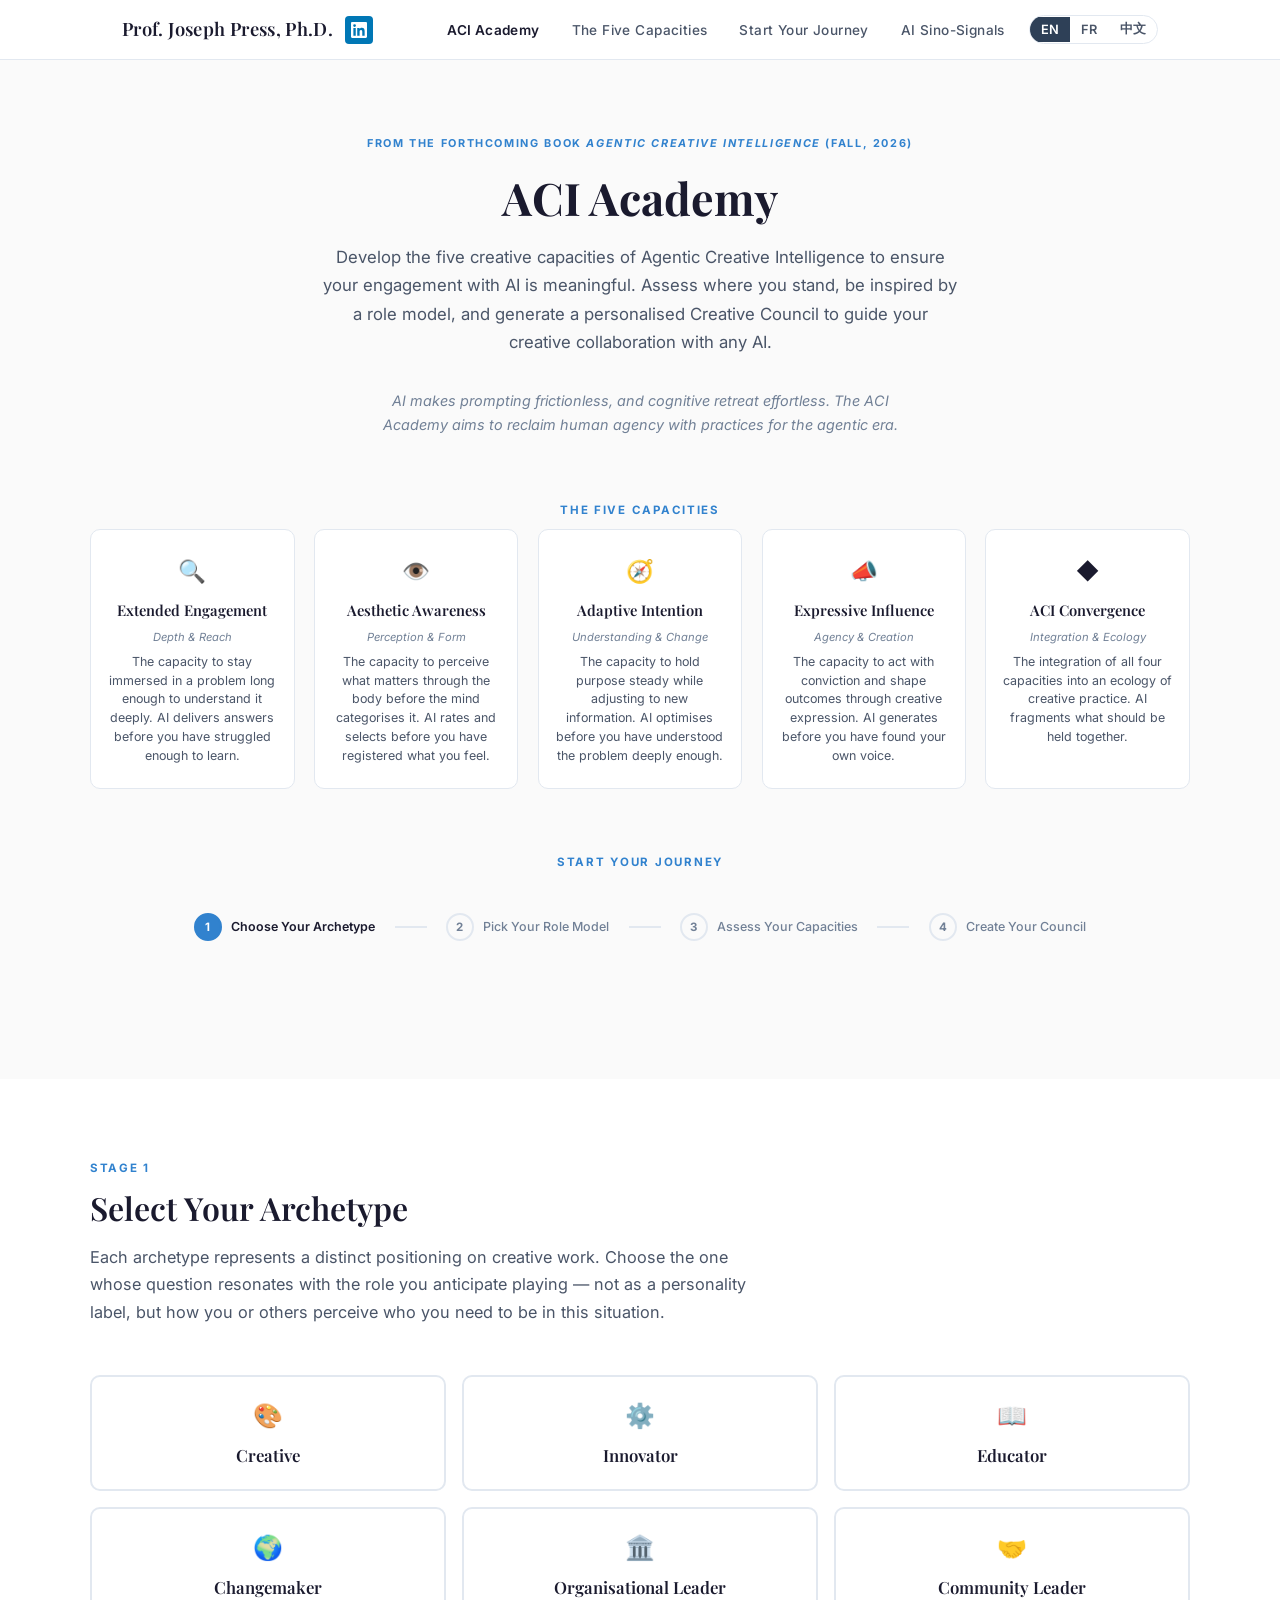
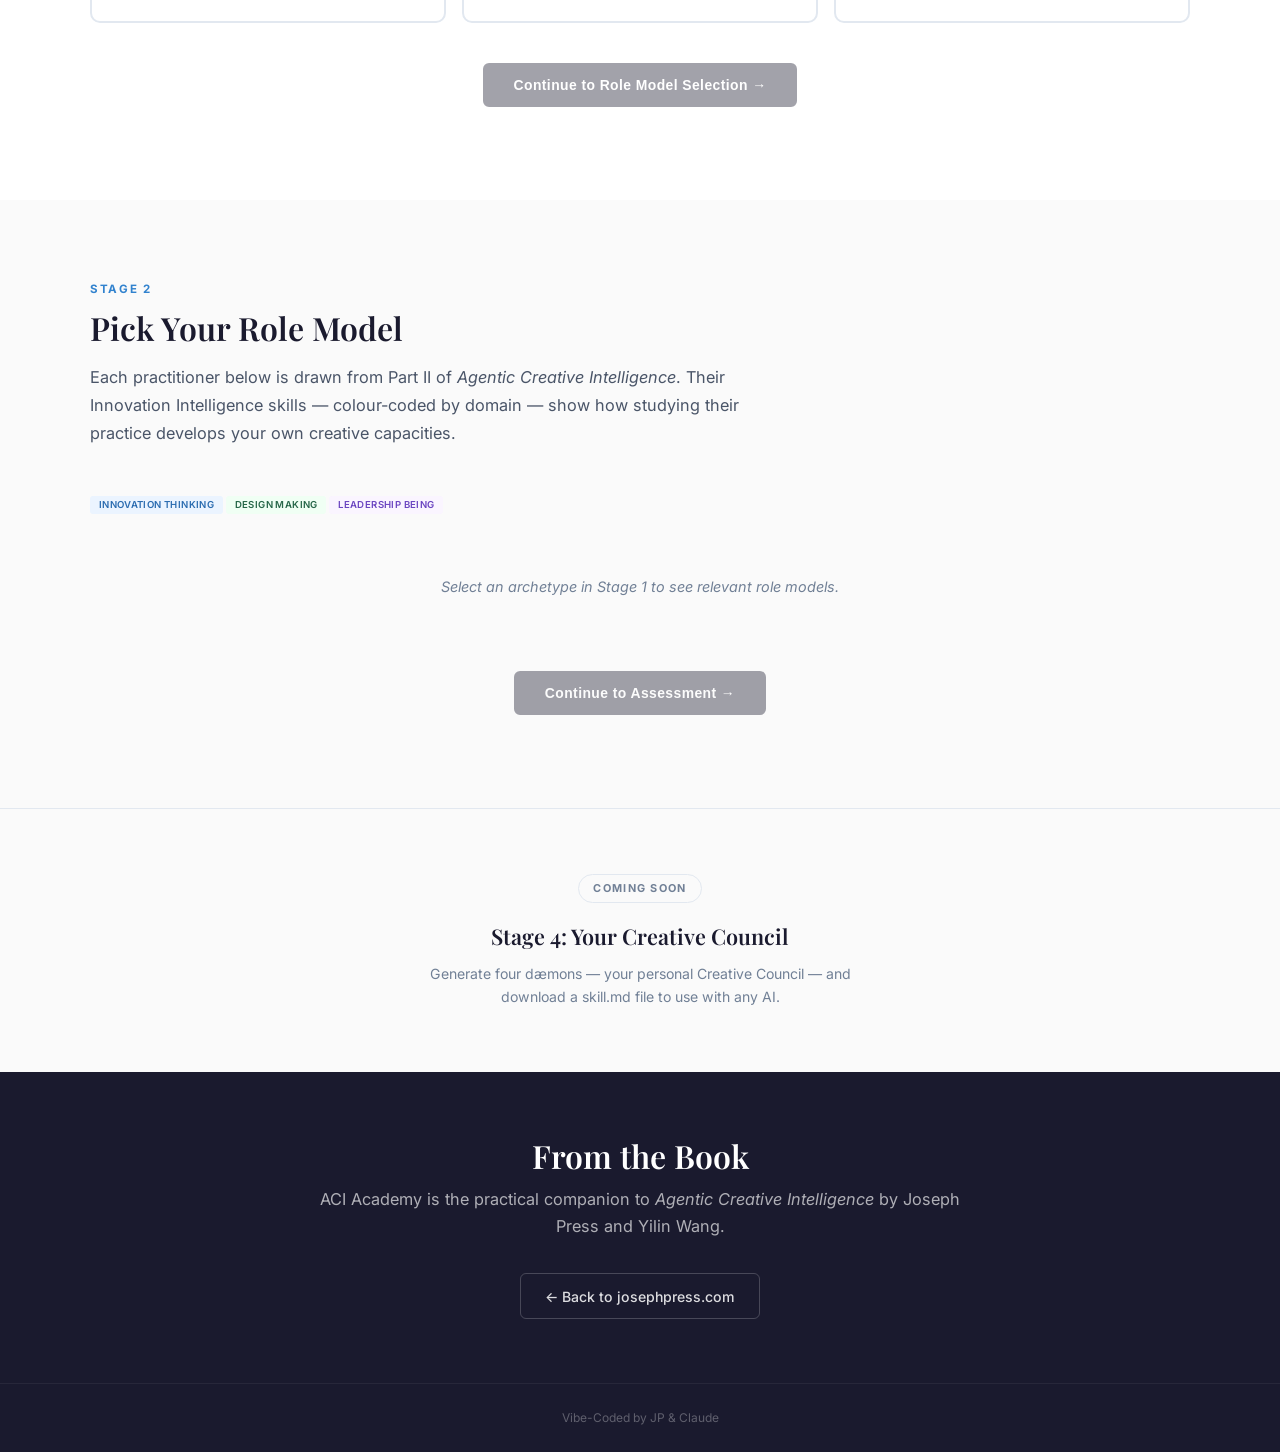
==== commit ca283cc4: "update" ====
--- a/aci-academy/index.html
+++ b/aci-academy/index.html
@@ -400,7 +400,8 @@
   body.fr span[data-lang="zh"] { display: none; }
 
   /* ASSESSMENT */
-  .assessment-section { background: var(--white); }
+  .assessment-section { background: var(--white); display: none; }
+  .assessment-section.revealed { display: block; }
   .capacity-group { margin-bottom: 2.5rem; }
   .capacity-group-header {
     display: flex; align-items: center; gap: 0.6rem;
@@ -1416,6 +1417,7 @@
 
   function proceedToStage3() {
     if (!selectedRoleModel) return;
+    document.getElementById('assessment').classList.add('revealed');
     document.getElementById('assessment').scrollIntoView({ behavior: 'smooth' });
   }
 
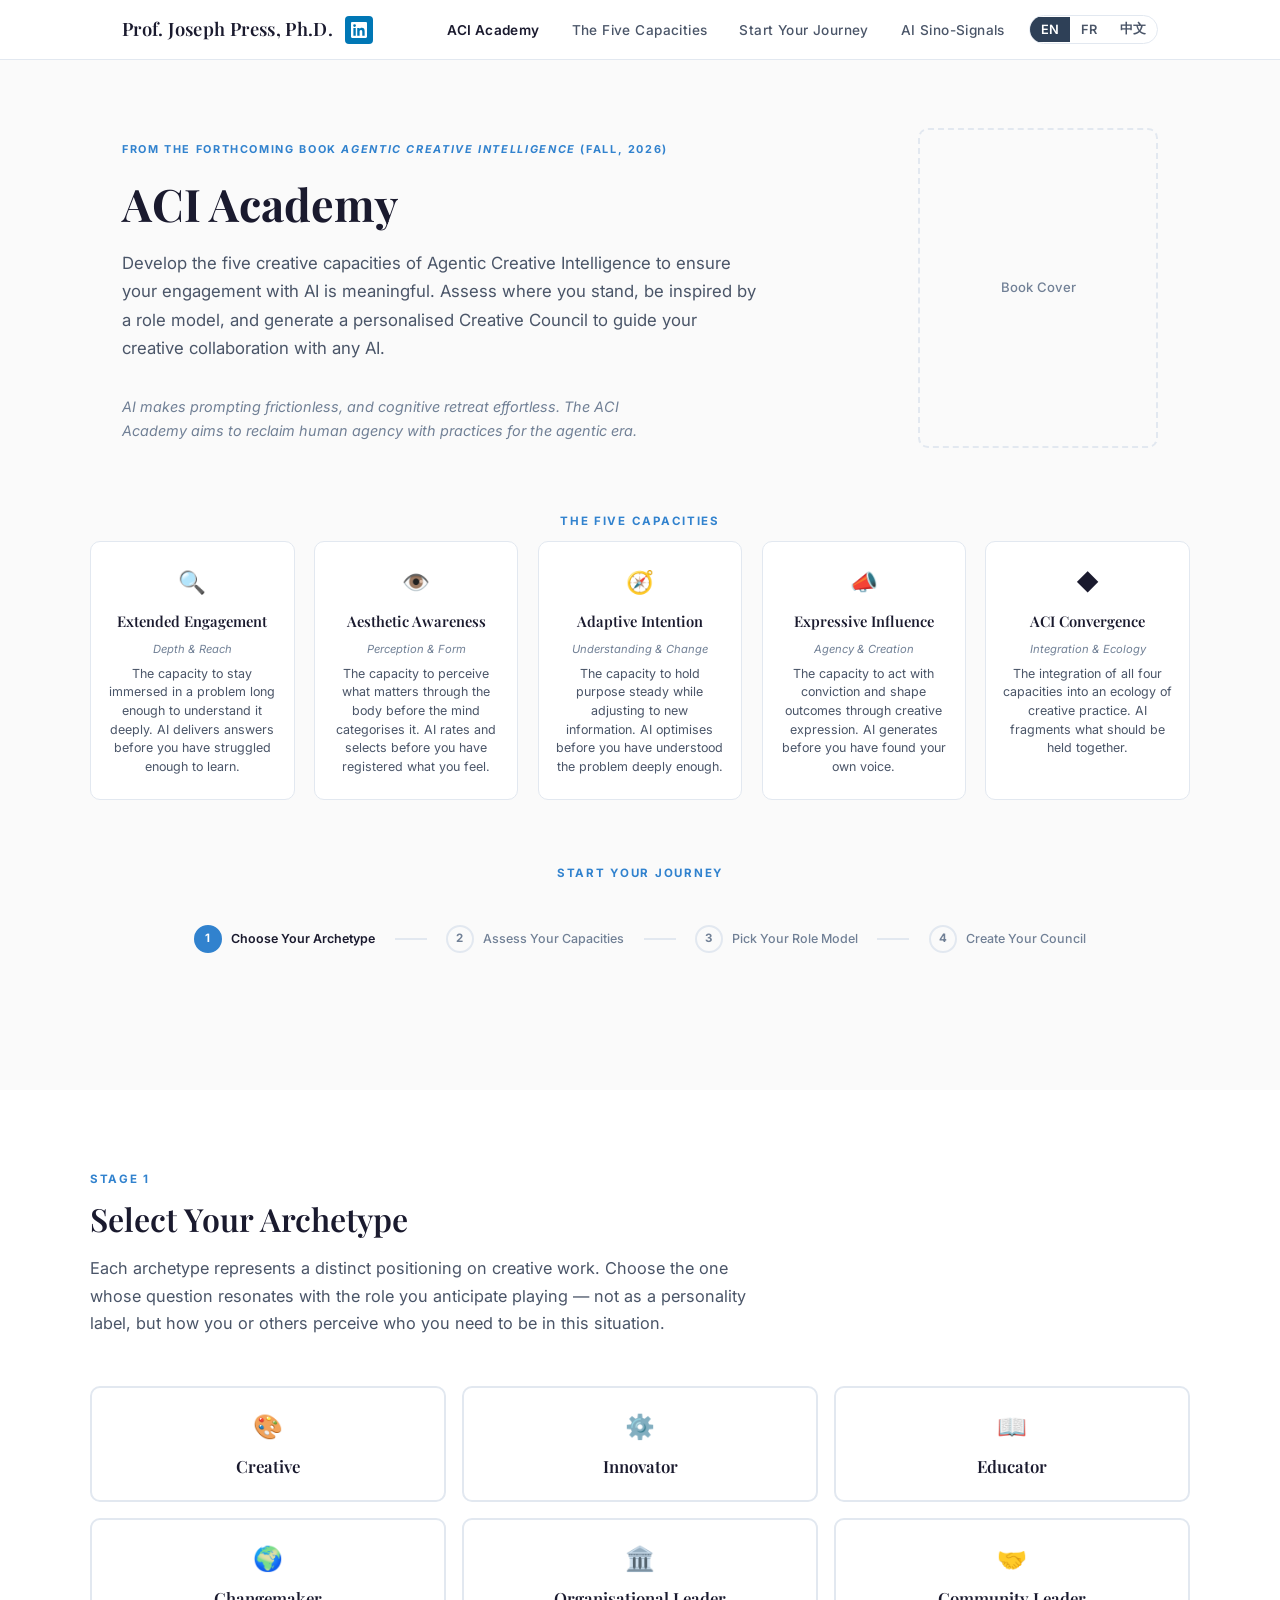
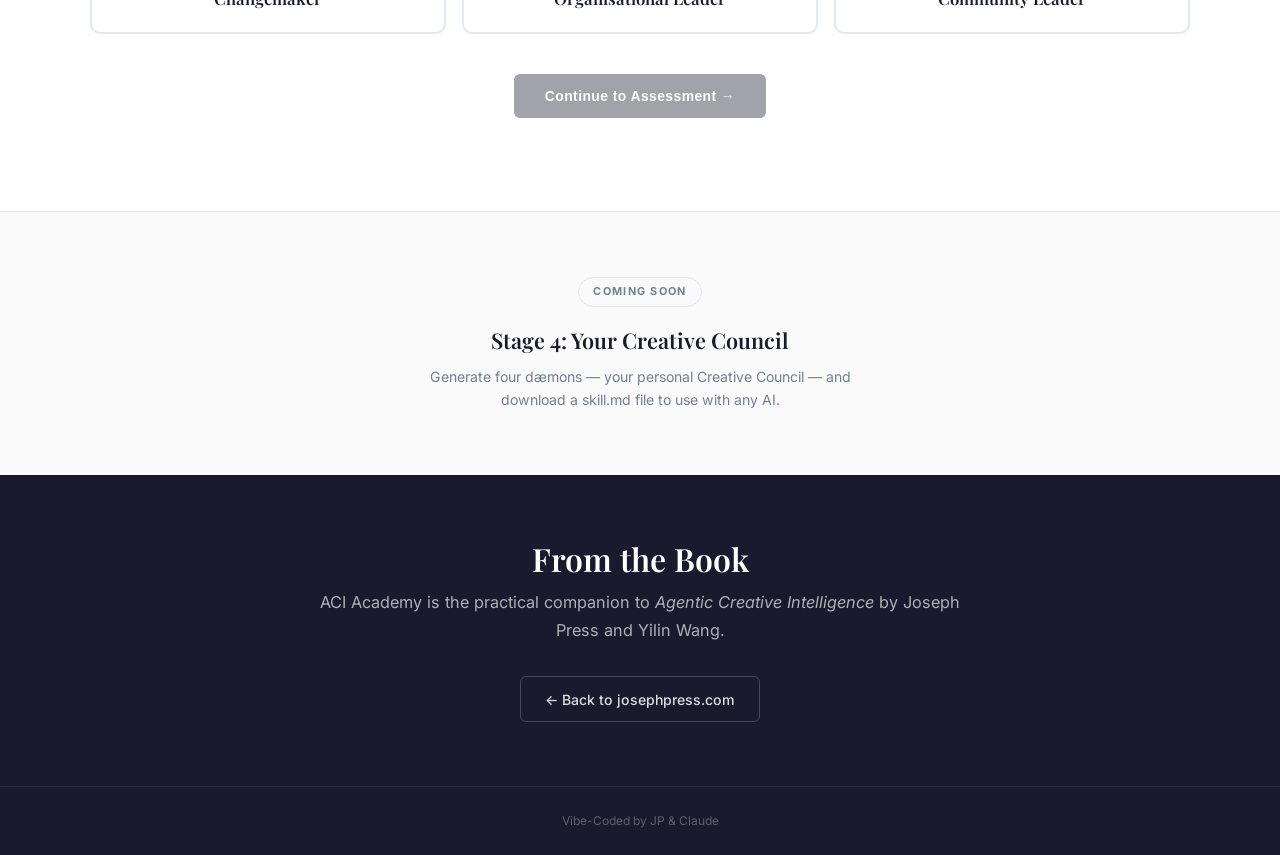
==== commit c1817b33: "ACI Academy UX: left-align assessment, hero cover placeholder, swap Steps 2/3 Assessment is now Step" ====
--- a/aci-academy/index.html
+++ b/aci-academy/index.html
@@ -97,8 +97,9 @@
   .hero {
     padding: 8rem 2rem 4rem;
     max-width: 1100px; margin: 0 auto;
-    text-align: center;
-  }
+    display: flex; align-items: center; gap: 3rem;
+  }
+  .hero-text { flex: 1; }
   .hero-badge {
     display: inline-block;
     font-size: 0.68rem; font-weight: 700; letter-spacing: 0.15em;
@@ -112,11 +113,18 @@
   }
   .hero .subtitle {
     font-size: 1.05rem; color: var(--medium); line-height: 1.7;
-    max-width: 640px; margin: 0 auto 2rem;
+    max-width: 640px; margin-bottom: 2rem;
   }
   .hero .tagline {
     font-size: 0.9rem; color: var(--light); font-style: italic;
-    max-width: 560px; margin: 0 auto;
+    max-width: 560px;
+  }
+  .hero-cover {
+    flex: 0 0 240px; height: 320px;
+    border: 2px dashed var(--pale); border-radius: 10px;
+    display: flex; align-items: center; justify-content: center;
+    color: var(--light); font-size: 0.82rem; font-weight: 500;
+    background: var(--bg);
   }
 
   /* SECTIONS */
@@ -354,8 +362,9 @@
 
   /* RESPONSIVE */
   @media (max-width: 768px) {
-    .hero { padding-top: 7rem; }
+    .hero { padding-top: 7rem; flex-direction: column; text-align: center; }
     .hero h1 { font-size: 2.1rem; }
+    .hero-cover { flex: 0 0 auto; width: 180px; height: 240px; order: -1; }
     .archetype-grid { grid-template-columns: repeat(2, 1fr); }
     .capacities-grid { grid-template-columns: repeat(2, 1fr); }
     .rolemodel-grid { grid-template-columns: 1fr; }
@@ -400,9 +409,21 @@
   body.fr span[data-lang="zh"] { display: none; }
 
   /* ASSESSMENT */
-  .assessment-section { background: var(--white); display: none; }
+  .assessment-section { background: var(--white); display: none; text-align: left; }
   .assessment-section.revealed { display: block; }
-  .capacity-group { margin-bottom: 2.5rem; }
+
+  /* ROLE MODEL */
+  #role-model { display: none; }
+  #role-model.revealed { display: block; }
+  .capacity-group { margin-bottom: 2.5rem; display: none; }
+  .capacity-group.active { display: block; animation: fadeInCap 0.4s ease; }
+  .capacity-group.completed-cap { display: none; }
+  @keyframes fadeInCap { from { opacity: 0; transform: translateY(12px); } to { opacity: 1; transform: translateY(0); } }
+  .capacity-step-indicator {
+    text-align: left; font-size: 0.82rem; color: var(--light);
+    margin-bottom: 1rem; font-weight: 500;
+  }
+  .capacity-step-indicator strong { color: var(--accent); }
   .capacity-group-header {
     display: flex; align-items: center; gap: 0.6rem;
     margin-bottom: 1.2rem; padding-bottom: 0.6rem;
@@ -441,13 +462,13 @@
     color: var(--white); font-weight: 600;
   }
   .assessment-progress {
-    font-size: 0.82rem; color: var(--light); text-align: center;
+    font-size: 0.82rem; color: var(--light); text-align: left;
     margin-bottom: 1.5rem;
   }
   .progress-bar-track {
     width: 100%; max-width: 400px; height: 4px;
     background: var(--pale); border-radius: 2px;
-    margin: 0.5rem auto 0; overflow: hidden;
+    margin: 0.5rem 0 0; overflow: hidden;
   }
   .progress-bar-fill {
     height: 100%; background: var(--accent);
@@ -538,20 +559,27 @@
 
 <!-- HERO -->
 <header class="hero">
-  <div class="hero-badge">
-    <span data-lang="en">From the forthcoming book <em>Agentic Creative Intelligence</em> (Fall, 2026)</span>
-    <span data-lang="fr">Issu du livre &agrave; para&icirc;tre <em>Agentic Creative Intelligence</em> (automne 2026)</span>
-    <span data-lang="zh">源自即将出版的著作《能动创造智能》（2026年秋）</span>
+  <div class="hero-text">
+    <div class="hero-badge">
+      <span data-lang="en">From the forthcoming book <em>Agentic Creative Intelligence</em> (Fall, 2026)</span>
+      <span data-lang="fr">Issu du livre &agrave; para&icirc;tre <em>Agentic Creative Intelligence</em> (automne 2026)</span>
+      <span data-lang="zh">源自即将出版的著作《能动创造智能》（2026年秋）</span>
+    </div>
+    <h1 data-lang="en">ACI Academy</h1>
+    <h1 data-lang="fr">Acad&eacute;mie ACI</h1>
+    <h1 data-lang="zh">ACI 学院</h1>
+    <p class="subtitle" data-lang="en">Develop the five creative capacities of Agentic Creative Intelligence to ensure your engagement with AI is meaningful. Assess where you stand, be inspired by a role model, and generate a personalised Creative Council to guide your creative collaboration with any AI.</p>
+    <p class="subtitle" data-lang="fr">D&eacute;veloppez les cinq capacit&eacute;s cr&eacute;atives de l'Intelligence Cr&eacute;ative Agentique pour garantir que votre engagement avec l'IA soit significatif. &Eacute;valuez votre niveau, inspirez-vous d'un mod&egrave;le, et g&eacute;n&eacute;rez un Conseil Cr&eacute;atif personnalis&eacute; pour guider votre collaboration cr&eacute;ative avec toute IA.</p>
+    <p class="subtitle" data-lang="zh">培养能动创造智能的五种创造力，确保您与AI的互动富有意义。评估现状，从榜样中获得启发，生成个人创意理事会来指导您与任何AI的创造性协作。</p>
+    <p class="tagline" data-lang="en">AI makes prompting frictionless, and cognitive retreat effortless. The ACI Academy aims to reclaim human agency with practices for the agentic era.</p>
+    <p class="tagline" data-lang="fr">L'IA rend le prompting sans friction et le retrait cognitif sans effort. L'Acad&eacute;mie ACI vise &agrave; reconqu&eacute;rir l'agentivit&eacute; humaine avec des pratiques pour l'&egrave;re agentique.</p>
+    <p class="tagline" data-lang="zh">AI 让提示变得无摩擦，让认知退缩变得毫不费力。ACI 学院旨在通过智能体时代的实践重塑人类能动性。</p>
   </div>
-  <h1 data-lang="en">ACI Academy</h1>
-  <h1 data-lang="fr">Acad&eacute;mie ACI</h1>
-  <h1 data-lang="zh">ACI 学院</h1>
-  <p class="subtitle" data-lang="en">Develop the five creative capacities of Agentic Creative Intelligence to ensure your engagement with AI is meaningful. Assess where you stand, be inspired by a role model, and generate a personalised Creative Council to guide your creative collaboration with any AI.</p>
-  <p class="subtitle" data-lang="fr">D&eacute;veloppez les cinq capacit&eacute;s cr&eacute;atives de l'Intelligence Cr&eacute;ative Agentique pour garantir que votre engagement avec l'IA soit significatif. &Eacute;valuez votre niveau, inspirez-vous d'un mod&egrave;le, et g&eacute;n&eacute;rez un Conseil Cr&eacute;atif personnalis&eacute; pour guider votre collaboration cr&eacute;ative avec toute IA.</p>
-  <p class="subtitle" data-lang="zh">培养能动创造智能的五种创造力，确保您与AI的互动富有意义。评估现状，从榜样中获得启发，生成个人创意理事会来指导您与任何AI的创造性协作。</p>
-  <p class="tagline" data-lang="en">AI makes prompting frictionless, and cognitive retreat effortless. The ACI Academy aims to reclaim human agency with practices for the agentic era.</p>
-  <p class="tagline" data-lang="fr">L'IA rend le prompting sans friction et le retrait cognitif sans effort. L'Acad&eacute;mie ACI vise &agrave; reconqu&eacute;rir l'agentivit&eacute; humaine avec des pratiques pour l'&egrave;re agentique.</p>
-  <p class="tagline" data-lang="zh">AI 让提示变得无摩擦，让认知退缩变得毫不费力。ACI 学院旨在通过智能体时代的实践重塑人类能动性。</p>
+  <div class="hero-cover">
+    <span data-lang="en">Book Cover</span>
+    <span data-lang="fr">Couverture</span>
+    <span data-lang="zh">封面</span>
+  </div>
 </header>
 
 <!-- THE FIVE CAPACITIES -->
@@ -678,16 +706,16 @@
       </div>
       <div class="journey-connector"></div>
       <div class="journey-step">
-        <a href="#role-model">
+        <a href="#assessment">
           <div class="step-num">2</div>
-          <div class="step-label"><span data-lang="en">Pick Your Role Model</span><span data-lang="fr">Choisissez votre mod&egrave;le</span><span data-lang="zh">选择榜样</span></div>
+          <div class="step-label"><span data-lang="en">Assess Your Capacities</span><span data-lang="fr">&Eacute;valuez vos capacit&eacute;s</span><span data-lang="zh">评估能力</span></div>
         </a>
       </div>
       <div class="journey-connector"></div>
       <div class="journey-step">
-        <a href="#assessment">
+        <a href="#role-model">
           <div class="step-num">3</div>
-          <div class="step-label"><span data-lang="en">Assess Your Capacities</span><span data-lang="fr">&Eacute;valuez vos capacit&eacute;s</span><span data-lang="zh">评估能力</span></div>
+          <div class="step-label"><span data-lang="en">Pick Your Role Model</span><span data-lang="fr">Choisissez votre mod&egrave;le</span><span data-lang="zh">选择榜样</span></div>
         </a>
       </div>
       <div class="journey-connector"></div>
@@ -805,22 +833,93 @@
     <!-- PROCEED -->
     <div class="proceed-area" id="proceedArea">
       <button class="btn btn-primary" id="proceedBtn" disabled onclick="proceedToStage2()">
-        <span data-lang="en">Continue to Role Model Selection →</span>
-        <span data-lang="fr">Continuer vers le choix du mod&egrave;le →</span>
-        <span data-lang="zh">继续选择榜样 →</span>
+        <span data-lang="en">Continue to Assessment →</span>
+        <span data-lang="fr">Continuer vers l'&eacute;valuation →</span>
+        <span data-lang="zh">继续评估 →</span>
       </button>
       <p id="selectionLabel" style="font-size: 0.82rem; color: var(--light); margin-top: 0.8rem;"></p>
     </div>
   </div>
 </section>
 
-<!-- STAGE 2: PICK YOUR ROLE MODEL -->
-<section id="role-model" style="background: var(--bg);">
+<!-- STAGE 2: ACI ASSESSMENT -->
+<section id="assessment" class="assessment-section">
   <div class="container">
     <div class="section-label">
       <span data-lang="en">Stage 2</span>
       <span data-lang="fr">&Eacute;tape 2</span>
       <span data-lang="zh">第二阶段</span>
+    </div>
+    <h2 class="section-title">
+      <span data-lang="en">Assess Your Capacities</span>
+      <span data-lang="fr">&Eacute;valuez vos capacit&eacute;s</span>
+      <span data-lang="zh">评估您的能力</span>
+    </h2>
+    <p class="section-intro">
+      <span data-lang="en">Rate each statement honestly. There are no right answers — only an honest map of where you stand today. Your results will combine with your archetype and role model to shape your Creative Council.</span>
+      <span data-lang="fr">&Eacute;valuez chaque &eacute;nonc&eacute; honn&ecirc;tement. Il n'y a pas de bonnes r&eacute;ponses — seulement une carte honn&ecirc;te de votre situation actuelle. Vos r&eacute;sultats se combineront avec votre arch&eacute;type et mod&egrave;le pour fa&ccedil;onner votre Conseil Cr&eacute;atif.</span>
+      <span data-lang="zh">请诚实评价每个陈述。没有正确答案——只有对您当前状态的真实描绘。您的结果将与原型和榜样结合，塑造您的创意理事会。</span>
+    </p>
+
+    <div class="assessment-progress" id="assessmentProgress">
+      <span data-lang="en"><span id="answeredCount">0</span> of 20 answered</span>
+      <span data-lang="fr"><span id="answeredCountFr">0</span> sur 20 r&eacute;pondu</span>
+      <span data-lang="zh">已回答 <span id="answeredCountZh">0</span> / 20</span>
+      <div class="progress-bar-track"><div class="progress-bar-fill" id="progressFill"></div></div>
+    </div>
+
+    <div class="capacity-step-indicator" id="capStepIndicator">
+      <span data-lang="en">Capacity <strong id="capStepEn">1</strong> of 5</span>
+      <span data-lang="fr">Capacit&eacute; <strong id="capStepFr">1</strong> sur 5</span>
+      <span data-lang="zh">能力 <strong id="capStepZh">1</strong> / 5</span>
+    </div>
+    <div id="questionContainer"></div>
+
+    <!-- CALCULATE -->
+    <div class="calculate-area">
+      <button class="btn btn-primary" id="calculateBtn" disabled onclick="calculateResults()">
+        <span data-lang="en">Calculate My Results</span>
+        <span data-lang="fr">Calculer mes r&eacute;sultats</span>
+        <span data-lang="zh">计算我的结果</span>
+      </button>
+    </div>
+
+    <!-- RESULTS -->
+    <div class="results-panel" id="resultsPanel">
+      <h3 class="results-title">
+        <span data-lang="en">Your Capacity Profile</span>
+        <span data-lang="fr">Votre profil de capacit&eacute;s</span>
+        <span data-lang="zh">您的能力档案</span>
+      </h3>
+      <p class="results-subtitle" id="resultsSubtitle"></p>
+
+      <div class="radar-container">
+        <svg id="radarChart" viewBox="0 0 400 400" width="380" height="380"></svg>
+      </div>
+
+      <div class="score-grid" id="scoreGrid"></div>
+
+      <div class="results-narrative" id="resultsNarrative"></div>
+
+      <div class="proceed-area">
+        <button class="btn btn-primary" onclick="document.getElementById('role-model').classList.add('revealed'); document.getElementById('role-model').scrollIntoView({behavior:'smooth'})">
+          <span data-lang="en">Continue to Role Model Selection →</span>
+          <span data-lang="fr">Continuer vers le choix du mod&egrave;le →</span>
+          <span data-lang="zh">继续选择榜样 →</span>
+        </button>
+      </div>
+    </div>
+
+  </div>
+</section>
+
+<!-- STAGE 3: PICK YOUR ROLE MODEL -->
+<section id="role-model" style="background: var(--bg);">
+  <div class="container">
+    <div class="section-label">
+      <span data-lang="en">Stage 3</span>
+      <span data-lang="fr">&Eacute;tape 3</span>
+      <span data-lang="zh">第三阶段</span>
     </div>
     <h2 class="section-title">
       <span data-lang="en">Pick Your Role Model</span>
@@ -1229,79 +1328,13 @@
 
     <!-- PROCEED -->
     <div class="proceed-area" id="proceedArea2">
-      <button class="btn btn-primary" id="proceedBtn2" disabled onclick="proceedToStage3()">
-        <span data-lang="en">Continue to Assessment →</span>
-        <span data-lang="fr">Continuer vers l'&eacute;valuation →</span>
-        <span data-lang="zh">继续评估 →</span>
+      <button class="btn btn-primary" id="proceedBtn2" disabled onclick="proceedToCouncil()">
+        <span data-lang="en">Continue to Creative Council →</span>
+        <span data-lang="fr">Continuer vers le Conseil Cr&eacute;atif →</span>
+        <span data-lang="zh">继续创建创意理事会 →</span>
       </button>
       <p id="roleModelLabel" style="font-size: 0.82rem; color: var(--light); margin-top: 0.8rem;"></p>
     </div>
-  </div>
-</section>
-
-<!-- STAGE 3: ACI ASSESSMENT -->
-<section id="assessment" class="assessment-section">
-  <div class="container">
-    <div class="section-label">
-      <span data-lang="en">Stage 3</span>
-      <span data-lang="fr">&Eacute;tape 3</span>
-      <span data-lang="zh">第三阶段</span>
-    </div>
-    <h2 class="section-title">
-      <span data-lang="en">Assess Your Capacities</span>
-      <span data-lang="fr">&Eacute;valuez vos capacit&eacute;s</span>
-      <span data-lang="zh">评估您的能力</span>
-    </h2>
-    <p class="section-intro">
-      <span data-lang="en">Rate each statement honestly. There are no right answers — only an honest map of where you stand today. Your results will combine with your archetype and role model to shape your Creative Council.</span>
-      <span data-lang="fr">&Eacute;valuez chaque &eacute;nonc&eacute; honn&ecirc;tement. Il n'y a pas de bonnes r&eacute;ponses — seulement une carte honn&ecirc;te de votre situation actuelle. Vos r&eacute;sultats se combineront avec votre arch&eacute;type et mod&egrave;le pour fa&ccedil;onner votre Conseil Cr&eacute;atif.</span>
-      <span data-lang="zh">请诚实评价每个陈述。没有正确答案——只有对您当前状态的真实描绘。您的结果将与原型和榜样结合，塑造您的创意理事会。</span>
-    </p>
-
-    <div class="assessment-progress" id="assessmentProgress">
-      <span data-lang="en"><span id="answeredCount">0</span> of 20 answered</span>
-      <span data-lang="fr"><span id="answeredCountFr">0</span> sur 20 r&eacute;pondu</span>
-      <span data-lang="zh">已回答 <span id="answeredCountZh">0</span> / 20</span>
-      <div class="progress-bar-track"><div class="progress-bar-fill" id="progressFill"></div></div>
-    </div>
-
-    <div id="questionContainer"></div>
-
-    <!-- CALCULATE -->
-    <div class="calculate-area">
-      <button class="btn btn-primary" id="calculateBtn" disabled onclick="calculateResults()">
-        <span data-lang="en">Calculate My Results</span>
-        <span data-lang="fr">Calculer mes r&eacute;sultats</span>
-        <span data-lang="zh">计算我的结果</span>
-      </button>
-    </div>
-
-    <!-- RESULTS -->
-    <div class="results-panel" id="resultsPanel">
-      <h3 class="results-title">
-        <span data-lang="en">Your Capacity Profile</span>
-        <span data-lang="fr">Votre profil de capacit&eacute;s</span>
-        <span data-lang="zh">您的能力档案</span>
-      </h3>
-      <p class="results-subtitle" id="resultsSubtitle"></p>
-
-      <div class="radar-container">
-        <svg id="radarChart" viewBox="0 0 400 400" width="380" height="380"></svg>
-      </div>
-
-      <div class="score-grid" id="scoreGrid"></div>
-
-      <div class="results-narrative" id="resultsNarrative"></div>
-
-      <div class="proceed-area">
-        <button class="btn btn-primary" onclick="document.getElementById('council').scrollIntoView({behavior:'smooth'})">
-          <span data-lang="en">Continue to Creative Council →</span>
-          <span data-lang="fr">Continuer vers le Conseil Cr&eacute;atif →</span>
-          <span data-lang="zh">继续创建创意理事会 →</span>
-        </button>
-      </div>
-    </div>
-
   </div>
 </section>
 
@@ -1412,13 +1445,13 @@
 
   function proceedToStage2() {
     if (!selectedArchetype) return;
-    document.getElementById('role-model').scrollIntoView({ behavior: 'smooth' });
-  }
-
-  function proceedToStage3() {
-    if (!selectedRoleModel) return;
     document.getElementById('assessment').classList.add('revealed');
     document.getElementById('assessment').scrollIntoView({ behavior: 'smooth' });
+  }
+
+  function proceedToCouncil() {
+    if (!selectedRoleModel) return;
+    document.getElementById('council').scrollIntoView({ behavior: 'smooth' });
   }
 
   // On load: hide all role model cards, show empty prompt
@@ -2035,6 +2068,8 @@
     return 'en';
   }
 
+  let currentCapStep = 0;
+
   function renderQuestions() {
     const container = document.getElementById('questionContainer');
     if (!container) return;
@@ -2044,9 +2079,20 @@
     let qNum = 0;
     let html = '';
 
-    capKeys.forEach(capKey => {
+    // Determine which step we should be on based on existing answers
+    currentCapStep = 0;
+    capKeys.forEach((capKey, idx) => {
+      const qs = questionBank[capKey].questions;
+      const base = capKeys.slice(0, idx).reduce((s, k) => s + questionBank[k].questions.length, 0);
+      const allDone = qs.every((_, qi) => assessmentAnswers[capKey + '-' + (base + qi + 1)]);
+      if (allDone && idx === currentCapStep) currentCapStep = idx + 1;
+    });
+    if (currentCapStep > 4) currentCapStep = 4;
+
+    capKeys.forEach((capKey, idx) => {
       const cap = questionBank[capKey];
-      html += '<div class="capacity-group">';
+      const cls = idx === currentCapStep ? ' active' : '';
+      html += '<div class="capacity-group' + cls + '" data-cap-index="' + idx + '">';
       html += '<div class="capacity-group-header">';
       html += '<span class="capacity-group-icon">' + cap.icon + '</span>';
       html += '<span class="capacity-group-name">';
@@ -2084,8 +2130,39 @@
     });
 
     container.innerHTML = html;
+    updateCapStepIndicator();
     // Re-apply language visibility
     setLang(document.body.classList.contains('zh') ? 'zh' : document.body.classList.contains('fr') ? 'fr' : 'en');
+  }
+
+  function updateCapStepIndicator() {
+    const n = Math.min(currentCapStep + 1, 5);
+    const elEn = document.getElementById('capStepEn');
+    const elFr = document.getElementById('capStepFr');
+    const elZh = document.getElementById('capStepZh');
+    if (elEn) elEn.textContent = n;
+    if (elFr) elFr.textContent = n;
+    if (elZh) elZh.textContent = n;
+  }
+
+  function advanceCapacity() {
+    const capKeys = ['ee', 'aa', 'ai', 'ei', 'conv'];
+    const currentKey = capKeys[currentCapStep];
+    const qs = questionBank[currentKey].questions;
+    const base = capKeys.slice(0, currentCapStep).reduce((s, k) => s + questionBank[k].questions.length, 0);
+    const allDone = qs.every((_, qi) => assessmentAnswers[currentKey + '-' + (base + qi + 1)]);
+    if (!allDone) return;
+    if (currentCapStep >= 4) return; // already on last
+
+    // Hide current, show next
+    const groups = document.querySelectorAll('.capacity-group');
+    groups[currentCapStep].classList.remove('active');
+    currentCapStep++;
+    groups[currentCapStep].classList.add('active');
+    updateCapStepIndicator();
+
+    // Scroll the assessment section header back into view
+    document.getElementById('questionContainer').scrollIntoView({ behavior: 'smooth', block: 'start' });
   }
 
   function answer(btn, value) {
@@ -2096,6 +2173,8 @@
     btn.classList.add('selected');
     qEl.classList.add('answered');
     updateProgress();
+    // Brief delay so the user sees their selection before advancing
+    setTimeout(advanceCapacity, 350);
   }
 
   function updateProgress() {
